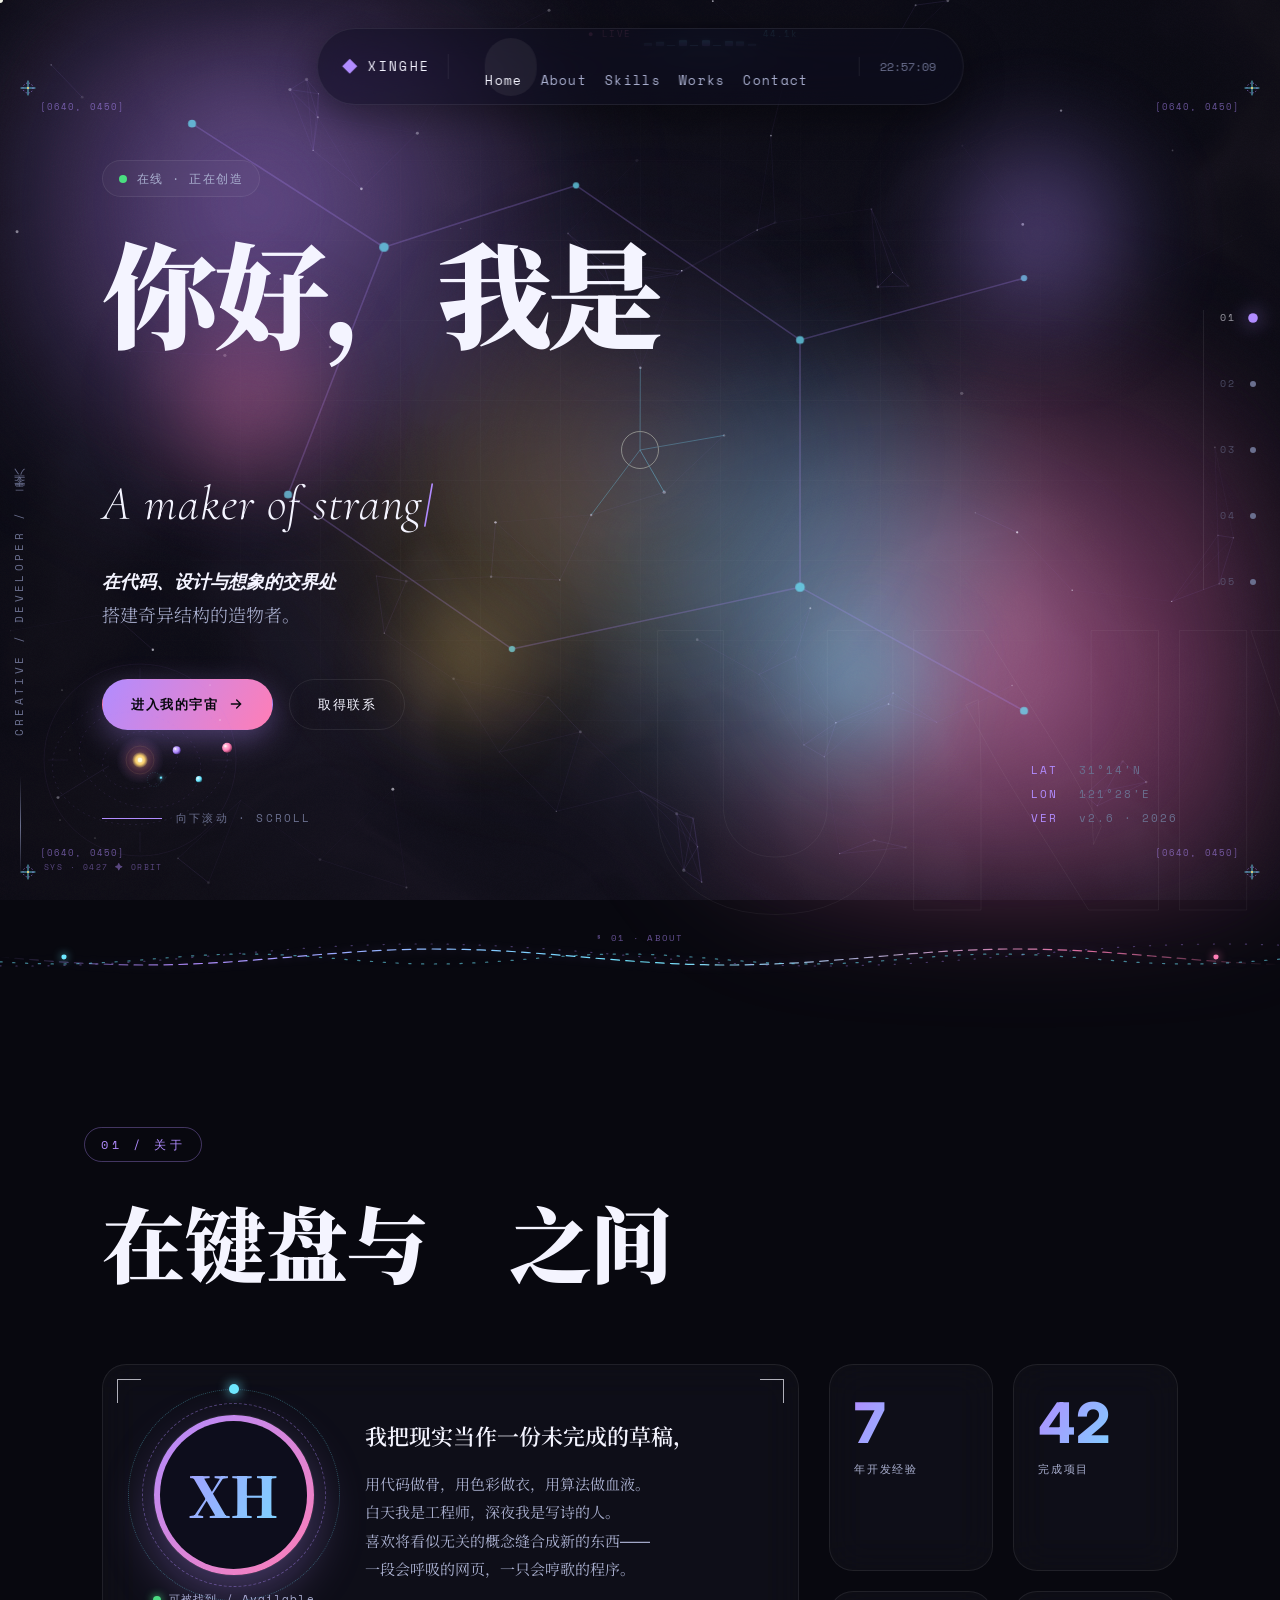
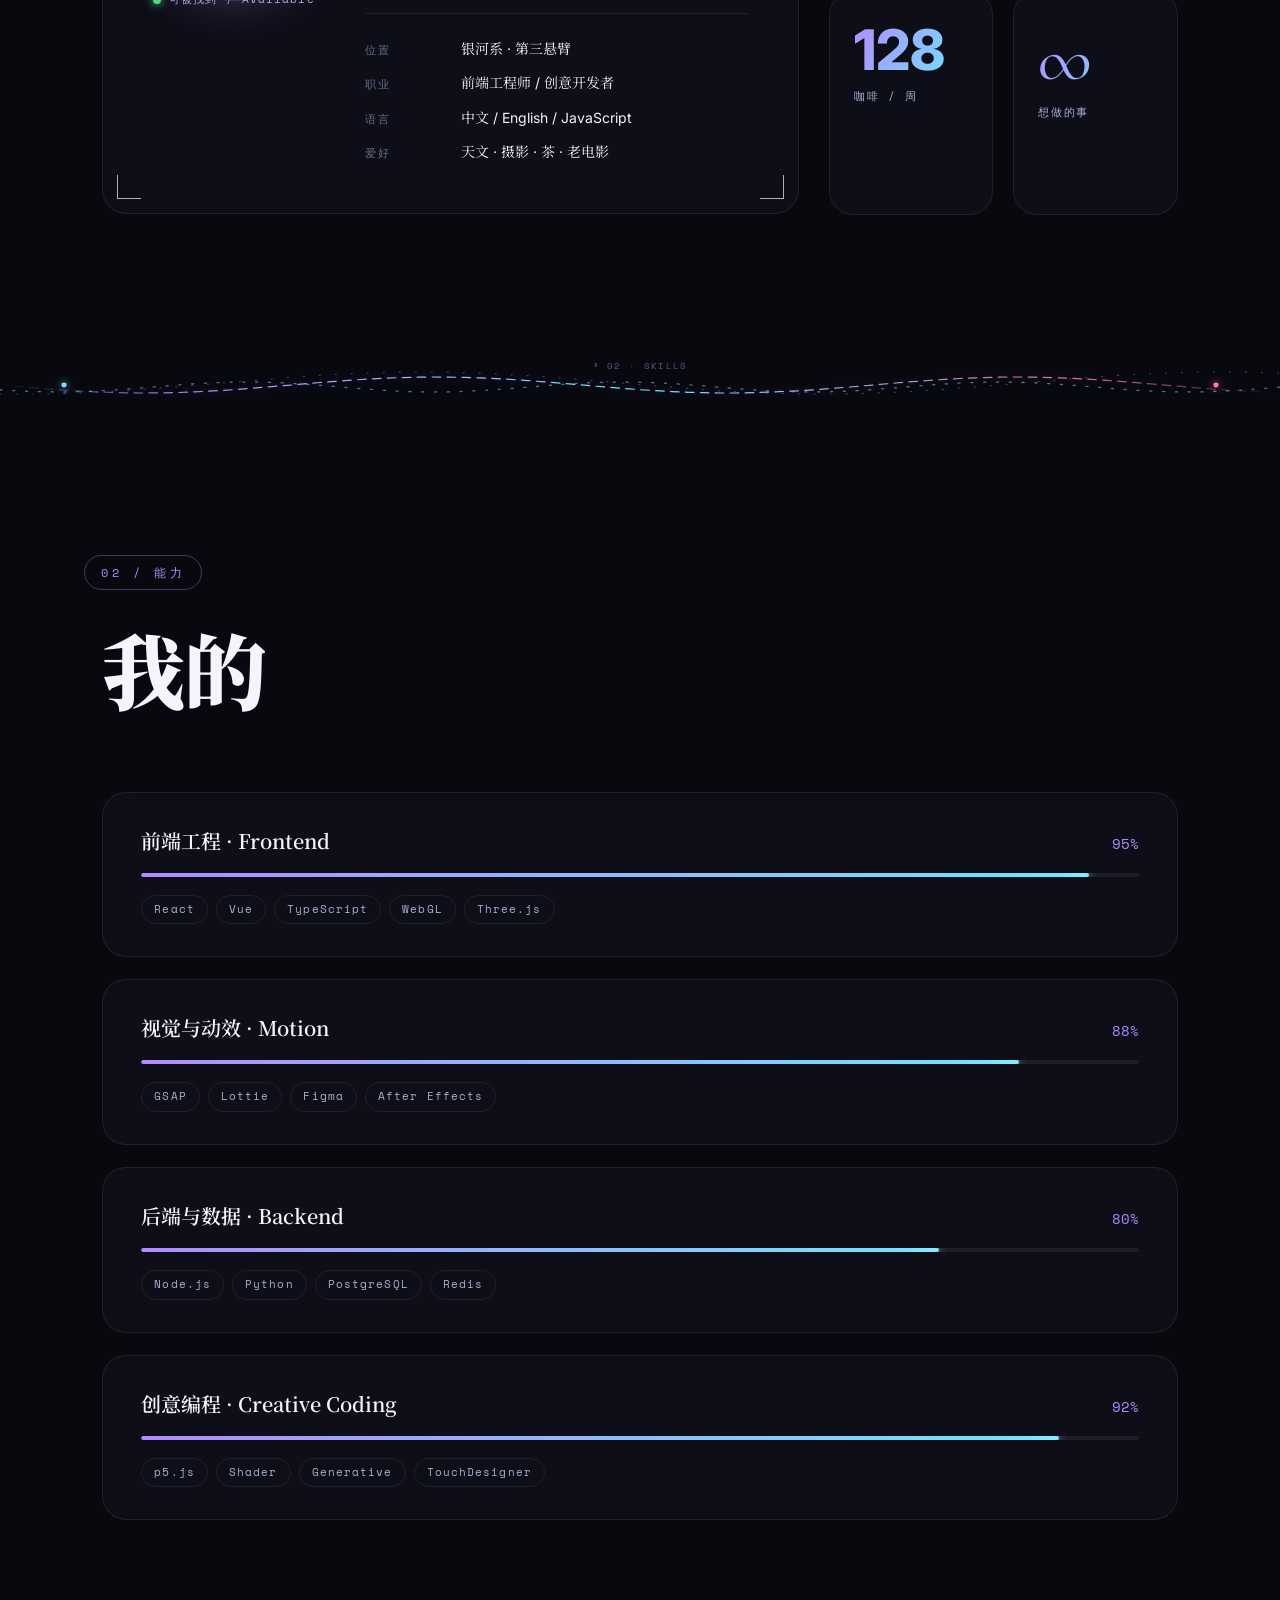
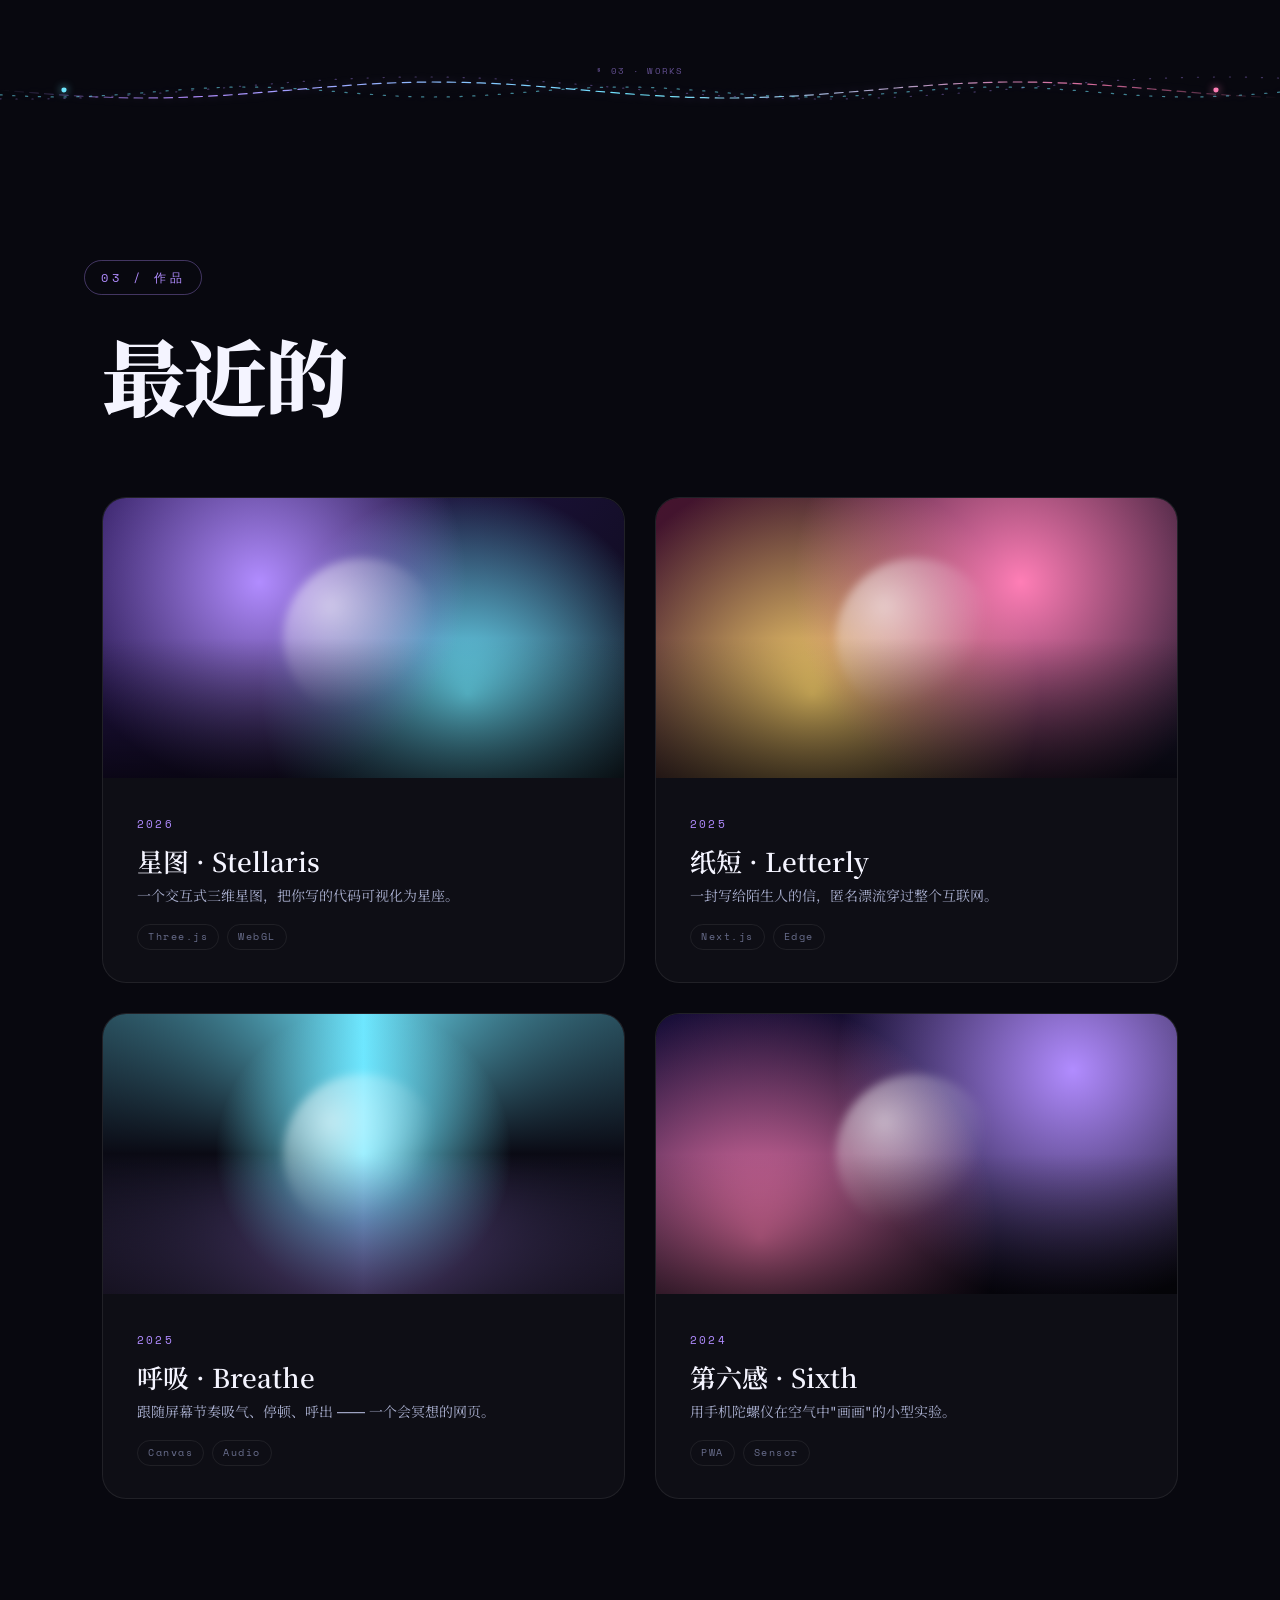
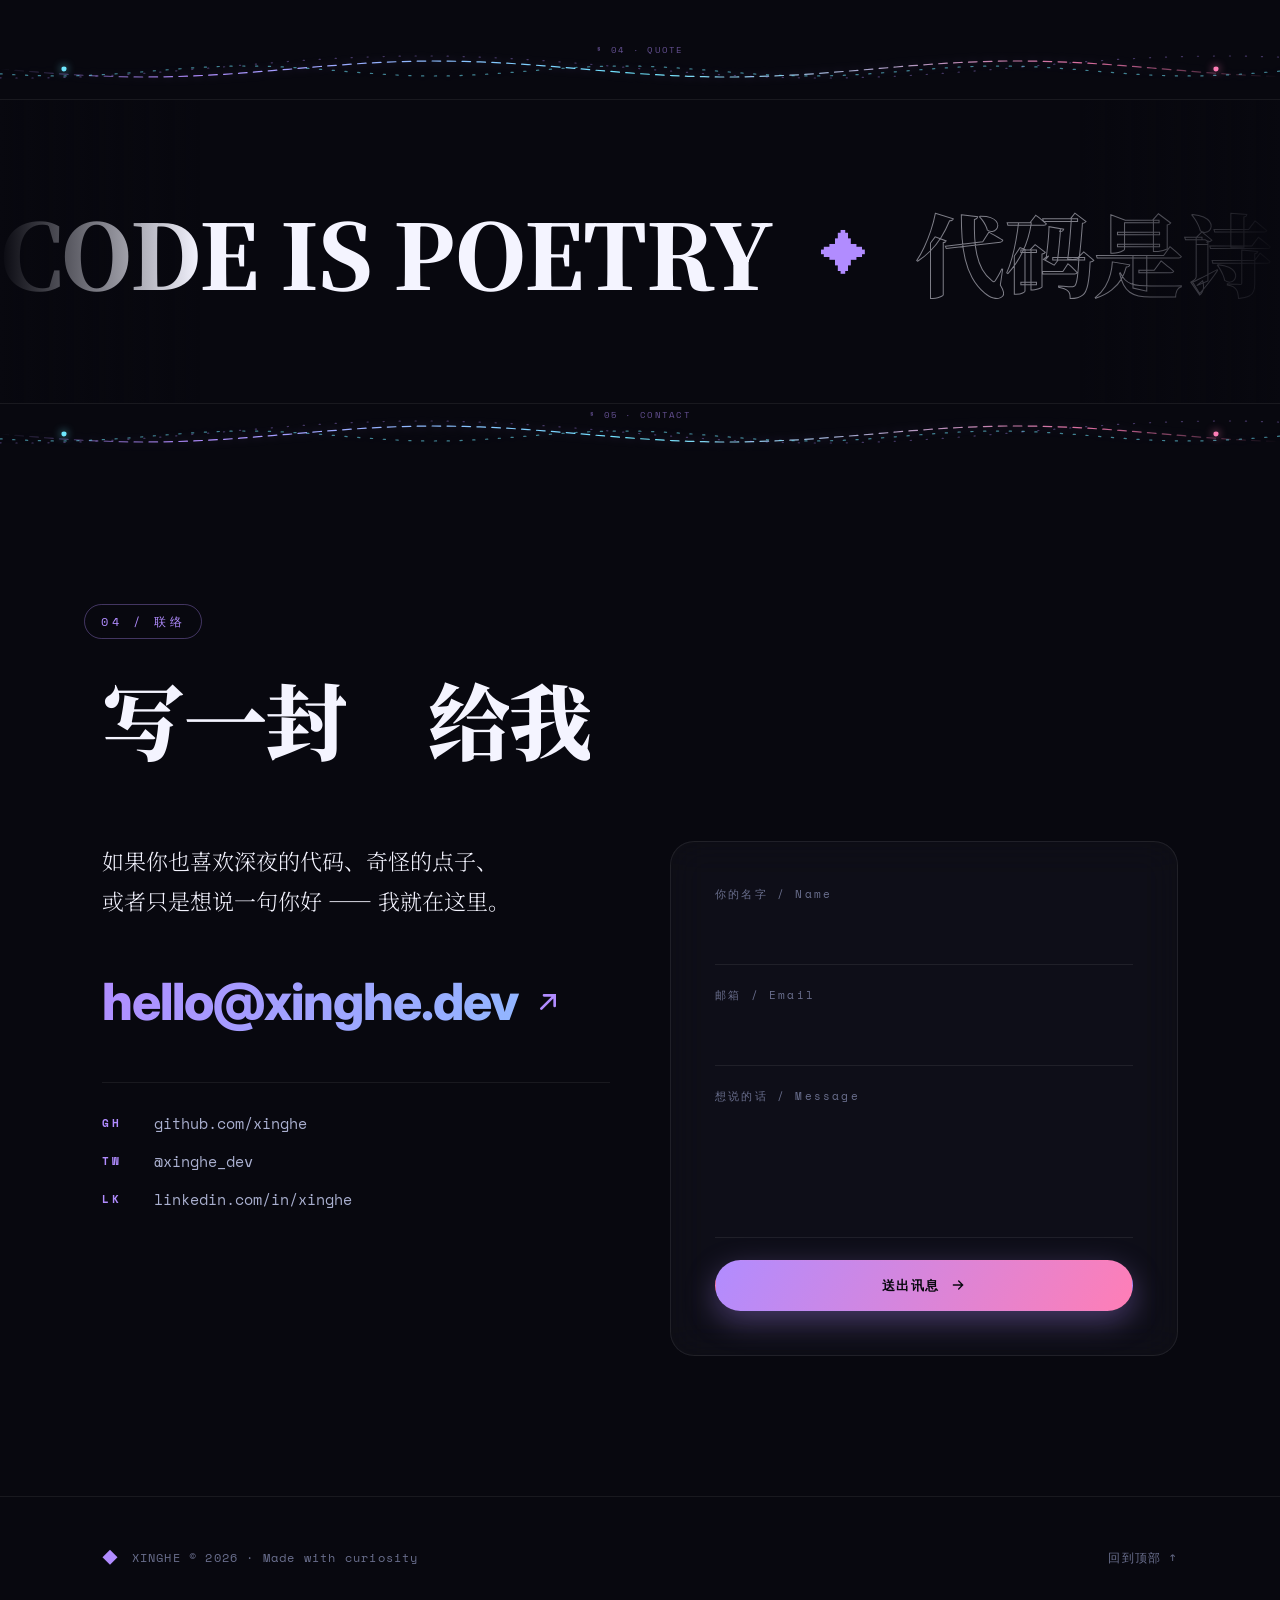
==== index.html @ f512e2a5 "Initial commit: 星河 personal universe website A modern personal introduction page with: - WebGL nebul" ====
<!DOCTYPE html>
<html lang="zh-CN">
<head>
  <meta charset="UTF-8" />
  <meta name="viewport" content="width=device-width, initial-scale=1.0" />
  <title>星河 · Personal Universe</title>
  <link rel="stylesheet" href="styles.css" />
  <link rel="stylesheet" href="fx-scroll.css" />
  <link href="https://fonts.googleapis.com/css2?family=Inter:wght@200;300;400;600;800;900&family=Noto+Serif+SC:wght@200;300;600;900&family=Space+Mono&family=Cormorant+Garamond:ital,wght@1,300;1,600&display=swap" rel="stylesheet" />
</head>
<body>

  <!-- ========== 开场加载 ========== -->
  <div class="loader" id="loader">
    <div class="loader-curtain top"></div>
    <div class="loader-curtain bottom"></div>
    <div class="loader-content">
      <div class="loader-logo">
        <span class="loader-mark">◆</span>
      </div>
      <div class="loader-name" id="loaderName">
        <span data-char="X">X</span><span data-char="I">I</span><span data-char="N">N</span><span data-char="G">G</span><span data-char="H">H</span><span data-char="E">E</span>
      </div>
      <div class="loader-bar"><div class="loader-bar-fill" id="loaderFill"></div></div>
      <div class="loader-percent"><span id="loaderPct">0</span><i>%</i></div>
      <div class="loader-tag">LOADING UNIVERSE · 正在生成宇宙</div>
    </div>
  </div>

  <!-- ========== 自定义光标 ========== -->
  <div class="cursor-dot" id="cursorDot"></div>
  <div class="cursor-ring" id="cursorRing"></div>

  <!-- ========== 极光 + 粒子 ========== -->
  <div class="aurora">
    <div class="aurora-blob a1"></div>
    <div class="aurora-blob a2"></div>
    <div class="aurora-blob a3"></div>
    <div class="aurora-blob a4"></div>
  </div>
  <canvas id="particleCanvas"></canvas>

  <!-- 鼠标光晕 -->
  <div class="mouse-glow" id="mouseGlow"></div>

  <!-- 噪点纹理 -->
  <div class="noise-overlay"></div>

  <!-- 网格基线 -->
  <div class="grid-bg"></div>

  <!-- ========== 导航 ========== -->
  <nav class="nav-bar">
    <div class="nav-logo">
      <span class="logo-mark">◆</span>
      <span class="logo-text" data-scramble>XINGHE</span>
    </div>
    <ul class="nav-links">
      <li><a href="#home"    class="nav-link active" data-scramble>Home</a></li>
      <li><a href="#about"   class="nav-link" data-scramble>About</a></li>
      <li><a href="#skills"  class="nav-link" data-scramble>Skills</a></li>
      <li><a href="#works"   class="nav-link" data-scramble>Works</a></li>
      <li><a href="#contact" class="nav-link" data-scramble>Contact</a></li>
    </ul>
    <div class="nav-time" id="navTime">00:00:00</div>
  </nav>

  <!-- ========== 侧边章节指示器 ========== -->
  <aside class="section-indicator" id="sectionIndicator">
    <div class="indi-line"><div class="indi-progress" id="indiProgress"></div></div>
    <ul class="indi-list">
      <li data-target="#home"><span class="indi-num">01</span><span class="indi-name">首页 · Home</span><span class="indi-dot"></span></li>
      <li data-target="#about"><span class="indi-num">02</span><span class="indi-name">关于 · About</span><span class="indi-dot"></span></li>
      <li data-target="#skills"><span class="indi-num">03</span><span class="indi-name">技能 · Skills</span><span class="indi-dot"></span></li>
      <li data-target="#works"><span class="indi-num">04</span><span class="indi-name">作品 · Works</span><span class="indi-dot"></span></li>
      <li data-target="#contact"><span class="indi-num">05</span><span class="indi-name">联络 · Contact</span><span class="indi-dot"></span></li>
    </ul>
  </aside>

  <!-- ========== 左侧装饰 ========== -->
  <aside class="side-deco side-left">
    <div class="vertical-text">CREATIVE / DEVELOPER / 二零二六</div>
    <div class="side-line"></div>
  </aside>

  <!-- ========== 主内容 ========== -->
  <main id="smoothMain">

    <!-- ====== HERO ====== -->
    <section id="home" class="hero">
      <div class="hero-bg-text" data-parallax="0.05">UNIVERSE</div>
      <svg class="hero-constellation" viewBox="0 0 800 600" preserveAspectRatio="none">
        <g class="cons-lines">
          <line x1="120" y1="80"  x2="240" y2="160" />
          <line x1="240" y1="160" x2="360" y2="120" />
          <line x1="360" y1="120" x2="500" y2="220" />
          <line x1="500" y1="220" x2="640" y2="180" />
          <line x1="240" y1="160" x2="180" y2="320" />
          <line x1="180" y1="320" x2="320" y2="420" />
          <line x1="320" y1="420" x2="500" y2="380" />
          <line x1="500" y1="380" x2="640" y2="460" />
          <line x1="500" y1="220" x2="500" y2="380" />
        </g>
        <g class="cons-stars">
          <circle cx="120" cy="80"  r="2.5" />
          <circle cx="240" cy="160" r="3" />
          <circle cx="360" cy="120" r="2" />
          <circle cx="500" cy="220" r="2.5" />
          <circle cx="640" cy="180" r="2" />
          <circle cx="180" cy="320" r="2.5" />
          <circle cx="320" cy="420" r="2" />
          <circle cx="500" cy="380" r="3" />
          <circle cx="640" cy="460" r="2.5" />
        </g>
      </svg>

      <div class="hero-content">
        <div class="hero-tag fade-up">
          <span class="dot-pulse"></span>
          <span>在线 · 正在创造</span>
        </div>

        <h1 class="hero-title">
          <span class="line" data-split>你好，我是</span>
          <span class="line gradient-line" data-split>星河</span>
          <span class="line en-line">
            <span class="typing-text" id="typingText"></span><span class="caret">|</span>
          </span>
        </h1>

        <p class="hero-desc fade-up delay-3">
          <em>在代码、设计与想象的交界处</em><br />
          搭建奇异结构的造物者。
        </p>

        <div class="hero-actions fade-up delay-4">
          <a href="#about" class="btn btn-primary magnetic" data-magnetic>
            <span class="btn-text" data-scramble>进入我的宇宙</span>
            <svg viewBox="0 0 24 24" fill="none"><path d="M5 12h14M13 6l6 6-6 6" stroke="currentColor" stroke-width="2" stroke-linecap="round"/></svg>
            <span class="btn-shine"></span>
          </a>
          <a href="#contact" class="btn btn-ghost magnetic" data-magnetic>
            <span class="btn-text" data-scramble>取得联系</span>
          </a>
        </div>

        <div class="scroll-hint fade-up delay-5">
          <div class="scroll-bar"><div class="scroll-bar-inner"></div></div>
          <span>向下滚动 · SCROLL</span>
        </div>
      </div>

      <!-- 漂浮装饰 -->
      <div class="floating-shapes">
        <div class="shape shape-1"></div>
        <div class="shape shape-2"></div>
        <div class="shape shape-3"></div>
        <div class="shape shape-4"></div>
      </div>

      <!-- Hero 右下角元数据 -->
      <div class="hero-meta">
        <div class="hero-meta-row"><span>LAT</span><span>31°14′N</span></div>
        <div class="hero-meta-row"><span>LON</span><span>121°28′E</span></div>
        <div class="hero-meta-row"><span>VER</span><span>v2.6 · 2026</span></div>
      </div>
    </section>

    <!-- ====== ABOUT ====== -->
    <section id="about" class="about">
      <div class="section-header">
        <span class="section-num" data-scramble>01 / 关于</span>
        <h2 class="section-title" data-split-words>
          在键盘与<em>诗</em>之间
        </h2>
      </div>

      <div class="about-grid">
        <div class="about-card glass tilt-card spotlight">
          <div class="card-corner tl"></div>
          <div class="card-corner tr"></div>
          <div class="card-corner bl"></div>
          <div class="card-corner br"></div>

          <div class="avatar-wrap">
            <div class="avatar">
              <div class="avatar-inner">XH</div>
              <div class="avatar-ring"></div>
              <div class="avatar-ring r2"></div>
              <div class="avatar-orbit">
                <span class="orbit-dot"></span>
              </div>
            </div>
            <div class="avatar-status">
              <span class="status-dot"></span>
              <span>可被找到 / Available</span>
            </div>
          </div>

          <div class="about-text">
            <p class="lead">我把现实当作一份未完成的草稿，</p>
            <p>用代码做骨，用色彩做衣，用算法做血液。<br />
            白天我是工程师，深夜我是写诗的人。<br />
            喜欢将看似无关的概念缝合成新的东西——<br />
            一段会呼吸的网页，一只会哼歌的程序。</p>

            <div class="meta-list">
              <div class="meta-row"><span class="meta-key">位置</span><span class="meta-val">银河系 · 第三悬臂</span></div>
              <div class="meta-row"><span class="meta-key">职业</span><span class="meta-val">前端工程师 / 创意开发者</span></div>
              <div class="meta-row"><span class="meta-key">语言</span><span class="meta-val">中文 / English / JavaScript</span></div>
              <div class="meta-row"><span class="meta-key">爱好</span><span class="meta-val">天文 · 摄影 · 茶 · 老电影</span></div>
            </div>
          </div>
        </div>

        <div class="about-side">
          <div class="stat-card glass spotlight">
            <div class="stat-num" data-target="7">0</div>
            <div class="stat-label">年开发经验</div>
          </div>
          <div class="stat-card glass spotlight">
            <div class="stat-num" data-target="42">0</div>
            <div class="stat-label">完成项目</div>
          </div>
          <div class="stat-card glass spotlight">
            <div class="stat-num" data-target="128">0</div>
            <div class="stat-label">咖啡 / 周</div>
          </div>
          <div class="stat-card glass spotlight">
            <div class="stat-num infinity">∞</div>
            <div class="stat-label">想做的事</div>
          </div>
        </div>
      </div>
    </section>

    <!-- ====== SKILLS ====== -->
    <section id="skills" class="skills">
      <div class="section-header">
        <span class="section-num" data-scramble>02 / 能力</span>
        <h2 class="section-title" data-split-words>
          我的<em>工具箱</em>
        </h2>
      </div>

      <div class="skills-wrap">
        <div class="skill-row glass spotlight">
          <div class="skill-head">
            <span class="skill-name">前端工程 · Frontend</span>
            <span class="skill-percent" data-target="95">0%</span>
          </div>
          <div class="skill-bar"><div class="skill-fill" data-width="95"></div></div>
          <div class="skill-tags">
            <span data-scramble>React</span><span data-scramble>Vue</span><span data-scramble>TypeScript</span><span data-scramble>WebGL</span><span data-scramble>Three.js</span>
          </div>
        </div>

        <div class="skill-row glass spotlight">
          <div class="skill-head">
            <span class="skill-name">视觉与动效 · Motion</span>
            <span class="skill-percent" data-target="88">0%</span>
          </div>
          <div class="skill-bar"><div class="skill-fill" data-width="88"></div></div>
          <div class="skill-tags">
            <span data-scramble>GSAP</span><span data-scramble>Lottie</span><span data-scramble>Figma</span><span data-scramble>After Effects</span>
          </div>
        </div>

        <div class="skill-row glass spotlight">
          <div class="skill-head">
            <span class="skill-name">后端与数据 · Backend</span>
            <span class="skill-percent" data-target="80">0%</span>
          </div>
          <div class="skill-bar"><div class="skill-fill" data-width="80"></div></div>
          <div class="skill-tags">
            <span data-scramble>Node.js</span><span data-scramble>Python</span><span data-scramble>PostgreSQL</span><span data-scramble>Redis</span>
          </div>
        </div>

        <div class="skill-row glass spotlight">
          <div class="skill-head">
            <span class="skill-name">创意编程 · Creative Coding</span>
            <span class="skill-percent" data-target="92">0%</span>
          </div>
          <div class="skill-bar"><div class="skill-fill" data-width="92"></div></div>
          <div class="skill-tags">
            <span data-scramble>p5.js</span><span data-scramble>Shader</span><span data-scramble>Generative</span><span data-scramble>TouchDesigner</span>
          </div>
        </div>
      </div>
    </section>

    <!-- ====== WORKS ====== -->
    <section id="works" class="works">
      <div class="section-header">
        <span class="section-num" data-scramble>03 / 作品</span>
        <h2 class="section-title" data-split-words>
          最近的<em>造物</em>
        </h2>
      </div>

      <div class="works-grid">
        <a href="#" class="work-card tilt-card spotlight">
          <div class="work-visual w1">
            <div class="work-glow"></div>
            <div class="work-orb"></div>
          </div>
          <div class="work-info">
            <span class="work-year">2026</span>
            <h3 data-scramble>星图 · Stellaris</h3>
            <p>一个交互式三维星图，把你写的代码可视化为星座。</p>
            <div class="work-tags"><span>Three.js</span><span>WebGL</span></div>
            <span class="work-arrow">→</span>
          </div>
        </a>

        <a href="#" class="work-card tilt-card spotlight">
          <div class="work-visual w2">
            <div class="work-glow"></div>
            <div class="work-orb"></div>
          </div>
          <div class="work-info">
            <span class="work-year">2025</span>
            <h3 data-scramble>纸短 · Letterly</h3>
            <p>一封写给陌生人的信，匿名漂流穿过整个互联网。</p>
            <div class="work-tags"><span>Next.js</span><span>Edge</span></div>
            <span class="work-arrow">→</span>
          </div>
        </a>

        <a href="#" class="work-card tilt-card spotlight">
          <div class="work-visual w3">
            <div class="work-glow"></div>
            <div class="work-orb"></div>
          </div>
          <div class="work-info">
            <span class="work-year">2025</span>
            <h3 data-scramble>呼吸 · Breathe</h3>
            <p>跟随屏幕节奏吸气、停顿、呼出 —— 一个会冥想的网页。</p>
            <div class="work-tags"><span>Canvas</span><span>Audio</span></div>
            <span class="work-arrow">→</span>
          </div>
        </a>

        <a href="#" class="work-card tilt-card spotlight">
          <div class="work-visual w4">
            <div class="work-glow"></div>
            <div class="work-orb"></div>
          </div>
          <div class="work-info">
            <span class="work-year">2024</span>
            <h3 data-scramble>第六感 · Sixth</h3>
            <p>用手机陀螺仪在空气中"画画"的小型实验。</p>
            <div class="work-tags"><span>PWA</span><span>Sensor</span></div>
            <span class="work-arrow">→</span>
          </div>
        </a>
      </div>
    </section>

    <!-- ====== 跑马灯 ====== -->
    <section class="quote">
      <div class="quote-track">
        <span>CODE IS POETRY</span><span class="dot">✦</span>
        <span>代码是诗</span><span class="dot">✦</span>
        <span>BUILD &amp; BREAK</span><span class="dot">✦</span>
        <span>造物 与 破坏</span><span class="dot">✦</span>
        <span>STAY CURIOUS</span><span class="dot">✦</span>
        <span>保持好奇</span><span class="dot">✦</span>
        <span>CODE IS POETRY</span><span class="dot">✦</span>
        <span>代码是诗</span><span class="dot">✦</span>
        <span>BUILD &amp; BREAK</span><span class="dot">✦</span>
        <span>造物 与 破坏</span><span class="dot">✦</span>
        <span>STAY CURIOUS</span><span class="dot">✦</span>
        <span>保持好奇</span><span class="dot">✦</span>
      </div>
    </section>

    <!-- ====== CONTACT ====== -->
    <section id="contact" class="contact">
      <div class="section-header">
        <span class="section-num" data-scramble>04 / 联络</span>
        <h2 class="section-title" data-split-words>
          写一封<em>信</em>给我
        </h2>
      </div>

      <div class="contact-grid">
        <div class="contact-info">
          <p class="contact-lead">
            如果你也喜欢深夜的代码、奇怪的点子、<br />
            或者只是想说一句你好 —— 我就在这里。
          </p>

          <a href="mailto:hello@xinghe.dev" class="big-mail magnetic" data-magnetic>
            <span class="big-mail-en">hello@xinghe.dev</span>
            <svg viewBox="0 0 24 24" fill="none"><path d="M7 17L17 7M9 7h8v8" stroke="currentColor" stroke-width="2" stroke-linecap="round"/></svg>
          </a>

          <div class="contact-channels">
            <div><span>GH</span><a href="#" data-scramble>github.com/xinghe</a></div>
            <div><span>TW</span><a href="#" data-scramble>@xinghe_dev</a></div>
            <div><span>LK</span><a href="#" data-scramble>linkedin.com/in/xinghe</a></div>
          </div>
        </div>

        <form class="contact-form glass" id="contactForm">
          <div class="form-field">
            <label>你的名字 / Name</label>
            <input type="text" required />
            <span class="field-bar"></span>
          </div>
          <div class="form-field">
            <label>邮箱 / Email</label>
            <input type="email" required />
            <span class="field-bar"></span>
          </div>
          <div class="form-field">
            <label>想说的话 / Message</label>
            <textarea rows="4" required></textarea>
            <span class="field-bar"></span>
          </div>
          <button type="submit" class="btn btn-primary btn-block magnetic" data-magnetic>
            <span class="btn-text" data-scramble>送出讯息</span>
            <svg viewBox="0 0 24 24" fill="none"><path d="M5 12h14M13 6l6 6-6 6" stroke="currentColor" stroke-width="2" stroke-linecap="round"/></svg>
            <span class="btn-shine"></span>
          </button>
        </form>
      </div>
    </section>

    <!-- ====== 页脚 ====== -->
    <footer class="footer">
      <div class="foot-left">
        <span class="logo-mark">◆</span>
        <span>XINGHE © 2026 · Made with curiosity</span>
      </div>
      <div class="foot-right">
        <a href="#home" class="magnetic" data-magnetic data-scramble>回到顶部 ↑</a>
      </div>
    </footer>

  </main>

  <script src="fx-nebula.js"></script>
  <script src="script.js"></script>
  <script src="fx-cursor.js"></script>
  <script src="fx-scroll.js"></script>
  <script src="fx-decor.js"></script>
</body>
</html>
---- styles.css ----
/* ============================================================
   星河 · Personal Universe — Stylesheet v2
   ============================================================ */

* { margin: 0; padding: 0; box-sizing: border-box; }

:root {
  --bg-0: #08080f;
  --bg-1: #0d0d1c;
  --bg-2: #14142a;
  --ink: #f4f4ff;
  --ink-soft: #aab0d0;
  --ink-dim: #6a6f8e;
  --accent:   #b18cff;
  --accent-2: #6ee7ff;
  --accent-3: #ff7eb6;
  --accent-4: #ffd56e;
  --line: rgba(255, 255, 255, 0.07);
  --glass-bg: rgba(255, 255, 255, 0.028);
  --glass-bd: rgba(255, 255, 255, 0.08);
  --easing: cubic-bezier(.2, .8, .2, 1);
  --ease-out: cubic-bezier(.16, 1, .3, 1);
}

html, body {
  background: var(--bg-0);
  color: var(--ink);
  font-family: "Inter", "Noto Serif SC", system-ui, sans-serif;
  font-weight: 400;
  line-height: 1.6;
  overflow-x: hidden;
  cursor: none;
}
html { scroll-behavior: smooth; }

body {
  min-height: 100vh;
  position: relative;
}

a { color: inherit; text-decoration: none; cursor: none; }
button, input, textarea { font: inherit; color: inherit; cursor: none; }
ul { list-style: none; }
img { display: block; max-width: 100%; }

::selection { background: var(--accent); color: var(--bg-0); }

/* =========================================================
   1. LOADER 开场动画
   ========================================================= */
.loader {
  position: fixed;
  inset: 0;
  z-index: 10000;
  background: var(--bg-0);
  display: flex;
  align-items: center;
  justify-content: center;
  pointer-events: all;
}
.loader.done .loader-content { opacity: 0; transform: translateY(-20px); }
.loader.done .loader-curtain.top    { transform: translateY(-100%); }
.loader.done .loader-curtain.bottom { transform: translateY( 100%); }
.loader.gone { opacity: 0; pointer-events: none; transition: opacity .4s; }

.loader-curtain {
  position: absolute;
  left: 0; right: 0;
  height: 50%;
  background: var(--bg-0);
  transition: transform 1.1s var(--ease-out);
  z-index: 1;
}
.loader-curtain.top    { top: 0;    border-bottom: 1px solid rgba(255,255,255,0.04); }
.loader-curtain.bottom { bottom: 0; border-top:    1px solid rgba(255,255,255,0.04); }

.loader-content {
  position: relative;
  z-index: 2;
  display: flex;
  flex-direction: column;
  align-items: center;
  gap: 24px;
  transition: opacity .6s var(--easing), transform .6s var(--easing);
}
.loader-logo .loader-mark {
  display: inline-block;
  font-size: 48px;
  color: var(--accent);
  animation: loaderSpin 2.4s var(--ease-out) infinite, loaderGlow 2s ease-in-out infinite alternate;
  filter: drop-shadow(0 0 16px rgba(177,140,255,0.6));
}
@keyframes loaderSpin {
  0%, 100% { transform: rotate(0deg) scale(1); }
  50%      { transform: rotate(180deg) scale(1.15); }
}
@keyframes loaderGlow {
  from { filter: drop-shadow(0 0 8px rgba(177,140,255,0.4)); }
  to   { filter: drop-shadow(0 0 24px rgba(110,231,255,0.7)); }
}

.loader-name {
  font-family: "Inter", sans-serif;
  font-weight: 800;
  font-size: 36px;
  letter-spacing: 0.32em;
  display: flex;
  gap: 2px;
}
.loader-name span {
  display: inline-block;
  background: linear-gradient(180deg, var(--ink), var(--ink-soft));
  -webkit-background-clip: text;
  background-clip: text;
  color: transparent;
  opacity: 0;
  transform: translateY(20px) rotateX(-90deg);
  animation: loaderChar .7s var(--ease-out) forwards;
}
.loader-name span:nth-child(1) { animation-delay: .1s; }
.loader-name span:nth-child(2) { animation-delay: .2s; }
.loader-name span:nth-child(3) { animation-delay: .3s; }
.loader-name span:nth-child(4) { animation-delay: .4s; }
.loader-name span:nth-child(5) { animation-delay: .5s; }
.loader-name span:nth-child(6) { animation-delay: .6s; }
@keyframes loaderChar {
  to { opacity: 1; transform: translateY(0) rotateX(0); }
}

.loader-bar {
  width: 220px;
  height: 1px;
  background: rgba(255,255,255,0.08);
  position: relative;
  overflow: hidden;
}
.loader-bar-fill {
  position: absolute;
  inset: 0;
  width: 0%;
  background: linear-gradient(90deg, var(--accent), var(--accent-2), var(--accent-3));
  transition: width .15s linear;
  box-shadow: 0 0 12px rgba(177,140,255,0.6);
}
.loader-percent {
  font-family: "Space Mono", monospace;
  font-size: 12px;
  letter-spacing: 0.2em;
  color: var(--ink-soft);
}
.loader-percent i { font-style: normal; color: var(--ink-dim); margin-left: 2px; }
.loader-tag {
  font-family: "Space Mono", monospace;
  font-size: 10px;
  letter-spacing: 0.32em;
  color: var(--ink-dim);
  margin-top: 4px;
}

/* =========================================================
   2. 自定义光标
   ========================================================= */
.cursor-dot,
.cursor-ring {
  position: fixed;
  top: 0; left: 0;
  pointer-events: none;
  z-index: 9999;
  border-radius: 50%;
  transform: translate(-50%, -50%);
  mix-blend-mode: difference;
}
.cursor-dot {
  width: 6px; height: 6px;
  background: #fff;
  transition: transform .12s var(--easing), width .25s var(--easing), height .25s var(--easing), opacity .25s;
}
.cursor-ring {
  width: 38px; height: 38px;
  border: 1px solid rgba(255, 255, 255, 0.6);
  transition: transform .28s var(--easing),
              width .28s var(--easing),
              height .28s var(--easing),
              background .28s var(--easing),
              border-color .28s var(--easing);
}
.cursor-ring.hover {
  width: 84px; height: 84px;
  background: rgba(255, 255, 255, 0.12);
  border-color: rgba(255, 255, 255, 0.95);
}
.cursor-ring.text {
  width: 2px; height: 30px;
  border-radius: 1px;
  background: var(--accent);
  border-color: transparent;
}
.cursor-dot.text { opacity: 0; }

/* 快速移动时的液态/胶囊态 ring */
.cursor-ring.fast {
  width: 14px;
  height: 46px;
  border-radius: 24px / 50%;
  border-color: rgba(177, 140, 255, 0.9);
  background: rgba(110, 231, 255, 0.10);
  transition: width .12s var(--easing),
              height .12s var(--easing),
              border-radius .12s var(--easing),
              background .12s var(--easing),
              border-color .12s var(--easing);
}
@media (hover: none) { #fxCursorCanvas { display: none; } }

/* =========================================================
   3. 极光背景
   ========================================================= */
.aurora {
  position: fixed;
  inset: 0;
  z-index: 0;
  pointer-events: none;
  overflow: hidden;
  filter: blur(60px) saturate(140%);
}
.aurora-blob {
  position: absolute;
  width: 60vw;
  height: 60vw;
  border-radius: 50%;
  opacity: 0.55;
  mix-blend-mode: screen;
  will-change: transform;
}
.aurora .a1 {
  top: -20%; left: -10%;
  background: radial-gradient(circle, var(--accent) 0%, transparent 60%);
  animation: blob1 22s ease-in-out infinite;
}
.aurora .a2 {
  bottom: -25%; right: -15%;
  width: 70vw; height: 70vw;
  background: radial-gradient(circle, var(--accent-3) 0%, transparent 60%);
  animation: blob2 28s ease-in-out infinite;
}
.aurora .a3 {
  top: 30%; right: 10%;
  width: 50vw; height: 50vw;
  background: radial-gradient(circle, var(--accent-2) 0%, transparent 60%);
  animation: blob3 24s ease-in-out infinite;
  opacity: 0.45;
}
.aurora .a4 {
  bottom: 10%; left: 20%;
  width: 45vw; height: 45vw;
  background: radial-gradient(circle, var(--accent-4) 0%, transparent 60%);
  animation: blob4 30s ease-in-out infinite;
  opacity: 0.28;
}
@keyframes blob1 {
  0%, 100% { transform: translate(0, 0) scale(1); }
  33%      { transform: translate(15vw, 10vh) scale(1.15); }
  66%      { transform: translate(-10vw, 25vh) scale(0.9); }
}
@keyframes blob2 {
  0%, 100% { transform: translate(0, 0) scale(1); }
  33%      { transform: translate(-20vw, -10vh) scale(1.1); }
  66%      { transform: translate(10vw, -25vh) scale(0.95); }
}
@keyframes blob3 {
  0%, 100% { transform: translate(0, 0) scale(1); }
  50%      { transform: translate(-25vw, 20vh) scale(1.2); }
}
@keyframes blob4 {
  0%, 100% { transform: translate(0, 0) scale(1); }
  50%      { transform: translate(30vw, -20vh) scale(0.85); }
}

/* =========================================================
   4. 粒子 canvas / 鼠标光晕 / 噪点 / 网格
   ========================================================= */
#particleCanvas {
  position: fixed;
  inset: 0;
  z-index: 1;
  pointer-events: none;
}
.mouse-glow {
  position: fixed;
  width: 600px; height: 600px;
  border-radius: 50%;
  background: radial-gradient(circle, rgba(177, 140, 255, 0.16), transparent 60%);
  pointer-events: none;
  z-index: 2;
  transform: translate(-50%, -50%);
  filter: blur(50px);
}
.noise-overlay {
  position: fixed;
  inset: 0;
  z-index: 3;
  pointer-events: none;
  opacity: 0.045;
  mix-blend-mode: overlay;
  background-image: url("data:image/svg+xml;utf8,<svg xmlns='http://www.w3.org/2000/svg' width='200' height='200'><filter id='n'><feTurbulence baseFrequency='0.9' numOctaves='3'/></filter><rect width='100%' height='100%' filter='url(%23n)' opacity='0.6'/></svg>");
}
.grid-bg {
  position: fixed;
  inset: 0;
  z-index: 1;
  pointer-events: none;
  background-image:
    linear-gradient(rgba(255,255,255,0.02) 1px, transparent 1px),
    linear-gradient(90deg, rgba(255,255,255,0.02) 1px, transparent 1px);
  background-size: 80px 80px;
  mask-image: radial-gradient(ellipse at center, black 30%, transparent 75%);
  -webkit-mask-image: radial-gradient(ellipse at center, black 30%, transparent 75%);
}

/* =========================================================
   5. 导航
   ========================================================= */
.nav-bar {
  position: fixed;
  top: 28px; left: 50%;
  transform: translateX(-50%) translateY(-100px);
  opacity: 0;
  z-index: 100;
  display: flex;
  align-items: center;
  gap: 36px;
  padding: 12px 24px;
  background: rgba(13, 13, 28, 0.55);
  border: 1px solid var(--glass-bd);
  border-radius: 999px;
  backdrop-filter: blur(20px) saturate(140%);
  -webkit-backdrop-filter: blur(20px) saturate(140%);
  box-shadow: 0 12px 40px rgba(0, 0, 0, 0.4);
  transition: transform 1s var(--ease-out), opacity 1s var(--ease-out);
}
.is-loaded .nav-bar { transform: translateX(-50%) translateY(0); opacity: 1; }

.nav-logo {
  display: flex; align-items: center; gap: 8px;
  font-family: "Space Mono", monospace;
  font-size: 13px;
  letter-spacing: 0.18em;
  padding-right: 18px;
  border-right: 1px solid var(--line);
}
.logo-mark {
  color: var(--accent);
  font-size: 16px;
  display: inline-block;
  animation: spin 8s linear infinite;
}
@keyframes spin { to { transform: rotate(360deg); } }

.nav-links {
  display: flex;
  gap: 4px;
}
.nav-link {
  position: relative;
  padding: 6px 14px;
  font-size: 13px;
  font-family: "Space Mono", monospace;
  letter-spacing: 0.1em;
  color: var(--ink-soft);
  border-radius: 999px;
  transition: color .25s;
  overflow: hidden;
}
.nav-link::before {
  content: "";
  position: absolute;
  inset: 0;
  background: rgba(255, 255, 255, 0.06);
  border-radius: 999px;
  transform: scale(0.7);
  opacity: 0;
  transition: transform .35s var(--ease-out), opacity .35s;
}
.nav-link:hover,
.nav-link.active { color: var(--ink); }
.nav-link:hover::before,
.nav-link.active::before { transform: scale(1); opacity: 1; }

.nav-time {
  font-family: "Space Mono", monospace;
  font-size: 12px;
  color: var(--ink-dim);
  padding-left: 18px;
  border-left: 1px solid var(--line);
  min-width: 80px;
  text-align: center;
  font-variant-numeric: tabular-nums;
}

/* =========================================================
   6. 章节指示器
   ========================================================= */
.section-indicator {
  position: fixed;
  right: 40px;
  top: 50%;
  transform: translateY(-50%) translateX(40px);
  opacity: 0;
  z-index: 50;
  display: flex;
  gap: 16px;
  transition: transform 1s var(--ease-out) .4s, opacity 1s var(--ease-out) .4s;
}
.is-loaded .section-indicator { transform: translateY(-50%) translateX(0); opacity: 1; }

.indi-line {
  width: 1px;
  height: 280px;
  background: rgba(255,255,255,0.08);
  position: relative;
}
.indi-progress {
  position: absolute;
  top: 0; left: 0; right: 0;
  height: 0%;
  background: linear-gradient(180deg, var(--accent), var(--accent-2));
  box-shadow: 0 0 8px var(--accent);
  transition: height .4s var(--ease-out);
}

.indi-list {
  display: flex;
  flex-direction: column;
  justify-content: space-between;
  font-family: "Space Mono", monospace;
  font-size: 11px;
  letter-spacing: 0.18em;
}
.indi-list li {
  position: relative;
  color: var(--ink-dim);
  cursor: none;
  display: flex;
  align-items: center;
  gap: 14px;
  transition: color .3s;
}
.indi-list li:hover { color: var(--ink-soft); }
.indi-list li.active { color: var(--ink); }

.indi-num { opacity: 0.6; font-size: 10px; }
.indi-name {
  opacity: 0;
  transform: translateX(-10px);
  transition: opacity .35s var(--ease-out), transform .35s var(--ease-out);
}
.indi-list li:hover .indi-name,
.indi-list li.active .indi-name { opacity: 1; transform: translateX(0); }
.indi-dot {
  width: 6px; height: 6px;
  border-radius: 50%;
  background: var(--ink-dim);
  transition: background .3s, transform .3s var(--ease-out), box-shadow .3s;
}
.indi-list li.active .indi-dot {
  background: var(--accent);
  transform: scale(1.6);
  box-shadow: 0 0 12px var(--accent);
}

/* =========================================================
   7. 侧边装饰
   ========================================================= */
.side-deco {
  position: fixed;
  top: 0; bottom: 0;
  width: 40px;
  z-index: 50;
  display: flex;
  flex-direction: column;
  align-items: center;
  justify-content: flex-end;
  gap: 16px;
  padding: 24px 0;
  pointer-events: none;
  opacity: 0;
  transition: opacity 1s var(--ease-out) .5s;
}
.is-loaded .side-deco { opacity: 1; }
.side-left  { left: 0; }

.vertical-text {
  writing-mode: vertical-rl;
  transform: rotate(180deg);
  font-family: "Space Mono", monospace;
  font-size: 11px;
  letter-spacing: 0.3em;
  color: var(--ink-dim);
  margin-bottom: 24px;
}
.side-line {
  width: 1px;
  height: 100px;
  background: linear-gradient(180deg, transparent, var(--ink-dim), transparent);
  animation: lineFlow 3s ease-in-out infinite;
}
@keyframes lineFlow {
  0%, 100% { opacity: 0.5; transform: scaleY(1); }
  50%      { opacity: 1;   transform: scaleY(1.2); }
}

/* =========================================================
   8. 通用版式
   ========================================================= */
main { position: relative; z-index: 5; }

section {
  padding: 140px 8vw;
  position: relative;
}

.section-header {
  margin-bottom: 70px;
  position: relative;
}
.section-num {
  display: inline-block;
  font-family: "Space Mono", monospace;
  font-size: 12px;
  letter-spacing: 0.3em;
  color: var(--accent);
  padding: 7px 16px;
  border: 1px solid rgba(177, 140, 255, 0.35);
  border-radius: 999px;
  margin-bottom: 28px;
  position: relative;
  overflow: hidden;
}
.section-num::before {
  content: "";
  position: absolute;
  inset: 0;
  background: linear-gradient(120deg, transparent, rgba(177,140,255,0.2), transparent);
  transform: translateX(-100%);
  animation: shineMove 3.5s ease-in-out infinite;
}
@keyframes shineMove {
  to { transform: translateX(100%); }
}

.section-title {
  font-family: "Noto Serif SC", serif;
  font-weight: 900;
  font-size: clamp(40px, 6.5vw, 96px);
  line-height: 1.05;
  letter-spacing: -0.02em;
}
.section-title em {
  font-family: "Cormorant Garamond", serif;
  font-style: italic;
  font-weight: 600;
  background: linear-gradient(120deg, var(--accent), var(--accent-2), var(--accent-3));
  background-size: 200% 100%;
  -webkit-background-clip: text;
  background-clip: text;
  color: transparent;
  animation: gradFlow 6s ease-in-out infinite;
  position: relative;
}

/* 词级分隔 */
[data-split-words] {
  display: block;
}
.word-wrap {
  display: inline-block;
  overflow: hidden;
  padding-bottom: 0.15em;
  margin-bottom: -0.15em;
  vertical-align: top;
}
.word-inner {
  display: inline-block;
  transform: translateY(110%) rotate(8deg);
  opacity: 0;
  filter: blur(8px);
  transition: transform 1s var(--ease-out), opacity 1s var(--ease-out), filter 1s var(--ease-out);
}
[data-split-words].in .word-inner {
  transform: translateY(0) rotate(0);
  opacity: 1;
  filter: blur(0);
}

/* 字符切分入场 */
.char {
  display: inline-block;
  opacity: 0;
  transform: translateY(0.9em) rotate(6deg) scale(0.9);
  filter: blur(10px);
  transition: transform .9s var(--ease-out), opacity .9s var(--ease-out), filter .9s var(--ease-out);
}
[data-split].in .char {
  opacity: 1;
  transform: translateY(0) rotate(0) scale(1);
  filter: blur(0);
}

/* 简单淡入 */
.fade-up {
  opacity: 0;
  transform: translateY(30px);
  transition: opacity 1s var(--ease-out), transform 1s var(--ease-out);
}
.fade-up.in { opacity: 1; transform: translateY(0); }
.delay-3 { transition-delay: .9s; }
.delay-4 { transition-delay: 1.1s; }
.delay-5 { transition-delay: 1.3s; }

/* =========================================================
   9. 玻璃拟态 + 聚光
   ========================================================= */
.glass {
  background: var(--glass-bg);
  border: 1px solid var(--glass-bd);
  backdrop-filter: blur(18px) saturate(140%);
  -webkit-backdrop-filter: blur(18px) saturate(140%);
  border-radius: 24px;
}

.spotlight {
  position: relative;
  overflow: hidden;
  isolation: isolate;
}
.spotlight::before {
  content: "";
  position: absolute;
  inset: 0;
  background: radial-gradient(
    400px circle at var(--mx, 50%) var(--my, 50%),
    rgba(177, 140, 255, 0.18),
    transparent 60%
  );
  opacity: 0;
  transition: opacity .35s;
  pointer-events: none;
  z-index: 1;
}
.spotlight:hover::before { opacity: 1; }
.spotlight > * { position: relative; z-index: 2; }

/* =========================================================
   10. HERO
   ========================================================= */
.hero {
  min-height: 100vh;
  display: flex;
  align-items: center;
  position: relative;
  padding-top: 160px;
  padding-bottom: 100px;
  overflow: hidden;
}

.hero-bg-text {
  position: absolute;
  top: 50%;
  left: 50%;
  transform: translate(-50%, -50%);
  font-family: "Inter", sans-serif;
  font-weight: 800;
  font-size: clamp(160px, 30vw, 460px);
  letter-spacing: -0.04em;
  color: transparent;
  -webkit-text-stroke: 1px rgba(255, 255, 255, 0.05);
  pointer-events: none;
  white-space: nowrap;
  z-index: 0;
  will-change: transform;
}

.hero-constellation {
  position: absolute;
  inset: 0;
  width: 100%; height: 100%;
  z-index: 1;
  pointer-events: none;
  opacity: 0;
  transition: opacity 2s var(--ease-out) 1.5s;
}
.is-loaded .hero-constellation { opacity: 0.7; }
.cons-lines line {
  stroke: rgba(177, 140, 255, 0.35);
  stroke-width: 1;
  stroke-dasharray: 400;
  stroke-dashoffset: 400;
  animation: drawLine 2.5s var(--ease-out) forwards;
}
.is-loaded .cons-lines line:nth-child(1) { animation-delay: 1.6s; }
.is-loaded .cons-lines line:nth-child(2) { animation-delay: 1.8s; }
.is-loaded .cons-lines line:nth-child(3) { animation-delay: 2.0s; }
.is-loaded .cons-lines line:nth-child(4) { animation-delay: 2.2s; }
.is-loaded .cons-lines line:nth-child(5) { animation-delay: 2.4s; }
.is-loaded .cons-lines line:nth-child(6) { animation-delay: 2.6s; }
.is-loaded .cons-lines line:nth-child(7) { animation-delay: 2.8s; }
.is-loaded .cons-lines line:nth-child(8) { animation-delay: 3.0s; }
.is-loaded .cons-lines line:nth-child(9) { animation-delay: 3.2s; }
@keyframes drawLine {
  to { stroke-dashoffset: 0; }
}
.cons-stars circle {
  fill: var(--accent-2);
  opacity: 0;
  animation: starPop .6s var(--ease-out) forwards, starTwinkle 3s ease-in-out infinite;
}
.is-loaded .cons-stars circle:nth-child(1) { animation-delay: 1.5s, 4s; }
.is-loaded .cons-stars circle:nth-child(2) { animation-delay: 1.7s, 4.2s; }
.is-loaded .cons-stars circle:nth-child(3) { animation-delay: 1.9s, 4.4s; }
.is-loaded .cons-stars circle:nth-child(4) { animation-delay: 2.1s, 4.6s; }
.is-loaded .cons-stars circle:nth-child(5) { animation-delay: 2.3s, 4.8s; }
.is-loaded .cons-stars circle:nth-child(6) { animation-delay: 2.5s, 5.0s; }
.is-loaded .cons-stars circle:nth-child(7) { animation-delay: 2.7s, 5.2s; }
.is-loaded .cons-stars circle:nth-child(8) { animation-delay: 2.9s, 5.4s; }
.is-loaded .cons-stars circle:nth-child(9) { animation-delay: 3.1s, 5.6s; }
@keyframes starPop {
  from { opacity: 0; transform: scale(0); transform-origin: center; }
  to   { opacity: 1; transform: scale(1); }
}
@keyframes starTwinkle {
  0%, 100% { filter: drop-shadow(0 0 2px var(--accent-2)); }
  50%      { filter: drop-shadow(0 0 10px var(--accent-2)); }
}

.hero-content {
  position: relative;
  z-index: 5;
  max-width: 900px;
}

.hero-tag {
  display: inline-flex;
  align-items: center;
  gap: 10px;
  padding: 8px 16px;
  border: 1px solid var(--glass-bd);
  border-radius: 999px;
  background: var(--glass-bg);
  backdrop-filter: blur(10px);
  font-family: "Space Mono", monospace;
  font-size: 12px;
  letter-spacing: 0.12em;
  color: var(--ink-soft);
  margin-bottom: 36px;
}
.dot-pulse {
  width: 8px; height: 8px;
  background: #4ade80;
  border-radius: 50%;
  box-shadow: 0 0 0 0 rgba(74, 222, 128, 0.6);
  animation: pulse 2s ease-out infinite;
}
@keyframes pulse {
  0%   { box-shadow: 0 0 0 0   rgba(74, 222, 128, 0.7); }
  70%  { box-shadow: 0 0 0 16px rgba(74, 222, 128, 0); }
  100% { box-shadow: 0 0 0 0   rgba(74, 222, 128, 0); }
}

.hero-title {
  font-family: "Noto Serif SC", serif;
  font-weight: 900;
  font-size: clamp(48px, 9vw, 150px);
  line-height: 1.0;
  letter-spacing: -0.03em;
  margin-bottom: 36px;
}
.hero-title .line {
  display: block;
}
.gradient-line {
  background: linear-gradient(110deg, var(--accent) 0%, var(--accent-2) 35%, var(--accent-3) 70%, var(--accent-4) 100%);
  background-size: 300% 100%;
  -webkit-background-clip: text;
  background-clip: text;
  color: transparent;
  animation: gradFlow 8s ease-in-out infinite;
}
@keyframes gradFlow {
  0%, 100% { background-position: 0% 50%; }
  50%      { background-position: 100% 50%; }
}
.en-line {
  font-family: "Cormorant Garamond", "Inter", sans-serif;
  font-weight: 300;
  font-style: italic;
  font-size: 0.42em;
  color: var(--ink-soft);
  margin-top: 16px;
  letter-spacing: 0.02em;
}

.typing-text { color: var(--ink); }
.caret {
  display: inline-block;
  color: var(--accent);
  animation: blink 1s steps(2) infinite;
  margin-left: 2px;
  font-weight: 200;
}
@keyframes blink { 50% { opacity: 0; } }

.hero-desc {
  font-size: 18px;
  color: var(--ink-soft);
  margin-bottom: 48px;
  max-width: 520px;
  font-family: "Noto Serif SC", serif;
  font-weight: 300;
  line-height: 1.8;
}
.hero-desc em {
  font-family: "Cormorant Garamond", serif;
  font-style: italic;
  color: var(--ink);
  font-weight: 600;
}

.hero-actions {
  display: flex;
  gap: 16px;
  margin-bottom: 80px;
  flex-wrap: wrap;
}

.btn {
  display: inline-flex;
  align-items: center;
  gap: 10px;
  padding: 14px 28px;
  border-radius: 999px;
  font-family: "Space Mono", monospace;
  font-size: 13px;
  letter-spacing: 0.12em;
  transition: transform .35s var(--ease-out), background .35s, color .35s, box-shadow .35s, border-color .35s;
  border: 1px solid transparent;
  position: relative;
  overflow: hidden;
  will-change: transform;
}
.btn svg { width: 16px; height: 16px; transition: transform .3s var(--ease-out); }
.btn:hover svg { transform: translateX(4px); }

.btn-primary {
  background: linear-gradient(120deg, var(--accent), var(--accent-3));
  color: var(--bg-0);
  font-weight: 600;
  box-shadow: 0 10px 30px rgba(177, 140, 255, 0.35);
}
.btn-primary:hover {
  box-shadow: 0 16px 45px rgba(177, 140, 255, 0.6);
}
.btn-ghost {
  background: transparent;
  color: var(--ink);
  border-color: var(--glass-bd);
}
.btn-ghost:hover {
  background: var(--glass-bg);
  border-color: rgba(255, 255, 255, 0.3);
}
.btn-block { width: 100%; justify-content: center; }

.btn-shine {
  position: absolute;
  inset: 0;
  background: linear-gradient(120deg, transparent 30%, rgba(255,255,255,0.4) 50%, transparent 70%);
  transform: translateX(-100%);
  pointer-events: none;
}
.btn:hover .btn-shine {
  animation: btnShine .9s var(--ease-out);
}
@keyframes btnShine {
  to { transform: translateX(100%); }
}

.scroll-hint {
  display: flex;
  align-items: center;
  gap: 14px;
  font-family: "Space Mono", monospace;
  font-size: 11px;
  letter-spacing: 0.2em;
  color: var(--ink-dim);
}
.scroll-bar {
  width: 60px; height: 1px;
  background: rgba(255, 255, 255, 0.1);
  overflow: hidden;
  position: relative;
}
.scroll-bar-inner {
  position: absolute;
  inset: 0;
  background: var(--accent);
  transform-origin: left;
  animation: scrollSlide 2.4s ease-in-out infinite;
}
@keyframes scrollSlide {
  0%   { transform: scaleX(0); transform-origin: left; }
  50%  { transform: scaleX(1); transform-origin: left; }
  51%  { transform: scaleX(1); transform-origin: right; }
  100% { transform: scaleX(0); transform-origin: right; }
}

/* 漂浮光斑 */
.floating-shapes {
  position: absolute;
  inset: 0;
  pointer-events: none;
  z-index: 1;
}
.shape {
  position: absolute;
  border-radius: 50%;
  filter: blur(40px);
  opacity: 0.45;
  will-change: transform;
}
.shape-1 { top: 10%; right: 8%;    width: 280px; height: 280px; background: radial-gradient(circle, var(--accent), transparent 70%); animation: floatShape 18s ease-in-out infinite; }
.shape-2 { bottom: 15%; right: 25%; width: 200px; height: 200px; background: radial-gradient(circle, var(--accent-2), transparent 70%); animation: floatShape 22s ease-in-out infinite -5s; }
.shape-3 { top: 30%; left: 10%;    width: 240px; height: 240px; background: radial-gradient(circle, var(--accent-3), transparent 70%); animation: floatShape 26s ease-in-out infinite -10s; }
.shape-4 { bottom: 20%; left: 30%; width: 160px; height: 160px; background: radial-gradient(circle, var(--accent-4), transparent 70%); animation: floatShape 20s ease-in-out infinite -15s; }
@keyframes floatShape {
  0%, 100% { transform: translate(0, 0) scale(1); }
  33%      { transform: translate(40px, -30px) scale(1.1); }
  66%      { transform: translate(-30px, 40px) scale(0.9); }
}

.hero-meta {
  position: absolute;
  right: 8vw; bottom: 100px;
  display: none;
  flex-direction: column;
  gap: 6px;
  font-family: "Space Mono", monospace;
  font-size: 11px;
  letter-spacing: 0.18em;
  color: var(--ink-dim);
  z-index: 5;
}
@media (min-width: 1100px) {
  .hero-meta { display: flex; }
}
.hero-meta-row { display: flex; gap: 18px; }
.hero-meta-row span:first-child { color: var(--accent); width: 30px; }

/* =========================================================
   11. ABOUT
   ========================================================= */
.about-grid {
  display: grid;
  grid-template-columns: 2fr 1fr;
  gap: 30px;
  align-items: stretch;
}

.about-card {
  padding: 50px;
  position: relative;
  overflow: hidden;
  display: grid;
  grid-template-columns: auto 1fr;
  gap: 50px;
}

.card-corner {
  position: absolute;
  width: 24px; height: 24px;
  border-color: var(--accent);
  opacity: 0.7;
  z-index: 3;
}
.card-corner.tl { top: 14px; left: 14px;     border-top: 1px solid; border-left: 1px solid; }
.card-corner.tr { top: 14px; right: 14px;    border-top: 1px solid; border-right: 1px solid; }
.card-corner.bl { bottom: 14px; left: 14px;  border-bottom: 1px solid; border-left: 1px solid; }
.card-corner.br { bottom: 14px; right: 14px; border-bottom: 1px solid; border-right: 1px solid; }

.avatar-wrap {
  display: flex; flex-direction: column;
  align-items: center;
  gap: 16px;
}
.avatar {
  width: 160px; height: 160px;
  border-radius: 50%;
  background: linear-gradient(135deg, var(--accent), var(--accent-3));
  display: flex; align-items: center; justify-content: center;
  position: relative;
  box-shadow: 0 20px 50px rgba(177, 140, 255, 0.35), 0 0 0 1px rgba(255,255,255,0.05);
  isolation: isolate;
}
.avatar-inner {
  width: 92%; height: 92%;
  border-radius: 50%;
  background: var(--bg-1);
  display: flex; align-items: center; justify-content: center;
  font-family: "Noto Serif SC", serif;
  font-weight: 900;
  font-size: 56px;
  background-image: linear-gradient(120deg, var(--accent), var(--accent-2));
  -webkit-background-clip: text;
  background-clip: text;
  color: transparent;
  position: relative;
}
.avatar-inner::after {
  content: "";
  position: absolute;
  inset: 0;
  border-radius: 50%;
  background: var(--bg-1);
  z-index: -1;
}
.avatar-ring,
.avatar-ring.r2 {
  position: absolute;
  inset: -12px;
  border: 1px dashed rgba(177, 140, 255, 0.4);
  border-radius: 50%;
  animation: spin 18s linear infinite;
}
.avatar-ring.r2 {
  inset: -26px;
  border-style: dotted;
  border-color: rgba(110, 231, 255, 0.3);
  animation-duration: 26s;
  animation-direction: reverse;
}
.avatar-orbit {
  position: absolute;
  inset: -26px;
  border-radius: 50%;
  animation: spin 8s linear infinite;
}
.orbit-dot {
  position: absolute;
  top: -5px; left: 50%;
  width: 10px; height: 10px;
  border-radius: 50%;
  background: var(--accent-2);
  box-shadow: 0 0 12px var(--accent-2);
  transform: translateX(-50%);
}
.avatar-status {
  display: flex; align-items: center; gap: 8px;
  font-family: "Space Mono", monospace;
  font-size: 11px;
  letter-spacing: 0.1em;
  color: var(--ink-soft);
}
.status-dot {
  width: 8px; height: 8px; border-radius: 50%;
  background: #4ade80;
  box-shadow: 0 0 8px #4ade80;
  animation: pulse 2s ease-out infinite;
}

.about-text .lead {
  font-family: "Noto Serif SC", serif;
  font-weight: 600;
  font-size: 22px;
  color: var(--ink);
  margin-bottom: 14px;
}
.about-text p {
  color: var(--ink-soft);
  font-size: 15px;
  line-height: 1.9;
}

.meta-list {
  margin-top: 28px;
  display: flex;
  flex-direction: column;
  gap: 12px;
  padding-top: 24px;
  border-top: 1px solid var(--line);
}
.meta-row {
  display: grid;
  grid-template-columns: 80px 1fr;
  gap: 16px;
  align-items: baseline;
  font-size: 14px;
}
.meta-key {
  font-family: "Space Mono", monospace;
  font-size: 11px;
  letter-spacing: 0.2em;
  color: var(--ink-dim);
}
.meta-val { color: var(--ink); }

.about-side {
  display: grid;
  grid-template-columns: 1fr 1fr;
  gap: 20px;
}
.stat-card {
  padding: 30px 24px;
  position: relative;
  transition: transform .4s var(--ease-out);
}
.stat-card:hover { transform: translateY(-6px); }
.stat-num {
  font-family: "Inter", sans-serif;
  font-weight: 800;
  font-size: 56px;
  line-height: 1;
  background: linear-gradient(120deg, var(--accent), var(--accent-2));
  -webkit-background-clip: text;
  background-clip: text;
  color: transparent;
  margin-bottom: 10px;
}
.stat-num.infinity {
  font-family: "Cormorant Garamond", serif;
  font-style: italic;
  font-size: 72px;
  font-weight: 400;
}
.stat-label {
  font-family: "Space Mono", monospace;
  font-size: 11px;
  letter-spacing: 0.15em;
  color: var(--ink-soft);
}

/* =========================================================
   12. SKILLS
   ========================================================= */
.skills-wrap {
  display: grid;
  gap: 22px;
}
.skill-row {
  padding: 32px 38px;
  transition: transform .4s var(--ease-out), border-color .4s;
}
.skill-row:hover {
  transform: translateX(10px);
  border-color: rgba(177, 140, 255, 0.4);
}
.skill-head {
  display: flex;
  justify-content: space-between;
  align-items: baseline;
  margin-bottom: 16px;
}
.skill-name {
  font-family: "Noto Serif SC", serif;
  font-weight: 600;
  font-size: 20px;
}
.skill-percent {
  font-family: "Space Mono", monospace;
  font-size: 14px;
  color: var(--accent);
  font-variant-numeric: tabular-nums;
}
.skill-bar {
  height: 4px;
  background: rgba(255, 255, 255, 0.06);
  border-radius: 2px;
  overflow: hidden;
  margin-bottom: 18px;
  position: relative;
}
.skill-fill {
  height: 100%;
  width: 0%;
  background: linear-gradient(90deg, var(--accent), var(--accent-2), var(--accent-3));
  background-size: 200% 100%;
  border-radius: 2px;
  transition: width 1.8s var(--ease-out);
  animation: gradFlow 6s ease-in-out infinite;
  position: relative;
  box-shadow: 0 0 12px rgba(177,140,255,0.4);
}
.skill-fill::after {
  content: "";
  position: absolute;
  top: 0; right: 0; bottom: 0;
  width: 30px;
  background: linear-gradient(90deg, transparent, rgba(255,255,255,0.7));
  filter: blur(4px);
}
.skill-tags {
  display: flex;
  flex-wrap: wrap;
  gap: 8px;
}
.skill-tags span {
  padding: 5px 12px;
  border: 1px solid var(--line);
  border-radius: 999px;
  font-family: "Space Mono", monospace;
  font-size: 11px;
  letter-spacing: 0.1em;
  color: var(--ink-soft);
  transition: background .3s, color .3s, border-color .3s, transform .3s var(--ease-out);
}
.skill-tags span:hover {
  background: var(--accent);
  color: var(--bg-0);
  border-color: transparent;
  transform: translateY(-2px);
}

/* =========================================================
   13. WORKS
   ========================================================= */
.works-grid {
  display: grid;
  grid-template-columns: repeat(2, 1fr);
  gap: 30px;
}
.work-card {
  display: block;
  border-radius: 24px;
  overflow: hidden;
  background: var(--glass-bg);
  border: 1px solid var(--glass-bd);
  transition: border-color .45s;
  position: relative;
}
.work-card:hover {
  border-color: rgba(177, 140, 255, 0.5);
}

.work-visual {
  height: 280px;
  position: relative;
  overflow: hidden;
}
.work-visual::after {
  content: "";
  position: absolute;
  inset: 0;
  background: linear-gradient(180deg, transparent 50%, rgba(0, 0, 0, 0.65));
  z-index: 2;
}
.work-glow {
  position: absolute;
  inset: -20%;
  background: radial-gradient(circle at center, rgba(255, 255, 255, 0.3), transparent 60%);
  opacity: 0;
  transition: opacity .5s;
  mix-blend-mode: overlay;
  z-index: 1;
}
.work-card:hover .work-glow { opacity: 1; }

.work-orb {
  position: absolute;
  top: 50%; left: 50%;
  width: 160px; height: 160px;
  border-radius: 50%;
  background: radial-gradient(circle at 30% 30%, rgba(255,255,255,0.6), transparent 65%);
  transform: translate(-50%, -50%);
  filter: blur(4px);
  animation: orbFloat 8s ease-in-out infinite;
  z-index: 1;
  mix-blend-mode: screen;
}
@keyframes orbFloat {
  0%, 100% { transform: translate(-50%, -50%) scale(1); }
  50%      { transform: translate(-45%, -55%) scale(1.15); }
}

.w1 { background:
  radial-gradient(circle at 30% 30%, #b18cff 0%, transparent 50%),
  radial-gradient(circle at 70% 70%, #6ee7ff 0%, transparent 50%),
  linear-gradient(135deg, #2a1758, #0a0a14);
}
.w2 { background:
  radial-gradient(circle at 70% 30%, #ff7eb6 0%, transparent 55%),
  radial-gradient(circle at 30% 70%, #ffd56e 0%, transparent 55%),
  linear-gradient(135deg, #45142e, #14142a);
}
.w3 { background:
  radial-gradient(circle at 50% 50%, #6ee7ff 0%, transparent 50%),
  conic-gradient(from 180deg at 50% 50%, #b18cff, #0a0a14, #6ee7ff, #0a0a14, #b18cff);
}
.w4 { background:
  radial-gradient(circle at 20% 80%, #ff7eb6 0%, transparent 50%),
  radial-gradient(circle at 80% 20%, #b18cff 0%, transparent 50%),
  linear-gradient(135deg, #1a0f3a, #0a0a14);
}

.work-info {
  padding: 32px 34px;
  position: relative;
}
.work-year {
  font-family: "Space Mono", monospace;
  font-size: 11px;
  letter-spacing: 0.2em;
  color: var(--accent);
  margin-bottom: 10px;
  display: inline-block;
}
.work-info h3 {
  font-family: "Noto Serif SC", serif;
  font-weight: 600;
  font-size: 26px;
  margin-bottom: 8px;
  line-height: 1.3;
}
.work-info p {
  color: var(--ink-soft);
  font-size: 14px;
  margin-bottom: 16px;
}
.work-tags {
  display: flex; gap: 8px;
}
.work-tags span {
  font-family: "Space Mono", monospace;
  font-size: 10px;
  letter-spacing: 0.15em;
  padding: 4px 10px;
  border: 1px solid var(--line);
  border-radius: 999px;
  color: var(--ink-dim);
}
.work-arrow {
  position: absolute;
  top: 32px; right: 34px;
  width: 40px; height: 40px;
  border-radius: 50%;
  border: 1px solid var(--glass-bd);
  display: flex; align-items: center; justify-content: center;
  font-size: 18px;
  color: var(--ink-soft);
  transform: rotate(-45deg) scale(0.9);
  opacity: 0;
  transition: transform .4s var(--ease-out), opacity .4s, color .4s, border-color .4s;
}
.work-card:hover .work-arrow {
  transform: rotate(0) scale(1);
  opacity: 1;
  color: var(--accent);
  border-color: var(--accent);
}

/* Tilt 3D */
.tilt-card {
  transform-style: preserve-3d;
  transition: transform .25s var(--ease-out);
  will-change: transform;
}

/* =========================================================
   14. 跑马灯
   ========================================================= */
.quote {
  padding: 80px 0;
  overflow: hidden;
  white-space: nowrap;
  border-top: 1px solid var(--line);
  border-bottom: 1px solid var(--line);
  position: relative;
}
.quote::before,
.quote::after {
  content: "";
  position: absolute;
  top: 0; bottom: 0;
  width: 200px;
  z-index: 2;
  pointer-events: none;
}
.quote::before { left: 0;  background: linear-gradient(90deg, var(--bg-0), transparent); }
.quote::after  { right: 0; background: linear-gradient(-90deg, var(--bg-0), transparent); }

.quote-track {
  display: inline-flex;
  gap: 50px;
  align-items: center;
  font-family: "Noto Serif SC", serif;
  font-weight: 900;
  font-size: clamp(48px, 7vw, 100px);
  letter-spacing: -0.01em;
  color: transparent;
  -webkit-text-stroke: 1px rgba(244, 244, 255, 0.5);
  animation: marquee 40s linear infinite;
}
.quote-track:hover { animation-play-state: paused; }
.quote-track span:not(.dot):nth-child(4n + 1) {
  color: var(--ink);
  -webkit-text-stroke: 0;
}
.quote-track .dot {
  color: var(--accent);
  -webkit-text-stroke: 0;
  font-size: 0.5em;
  animation: spin 4s linear infinite;
  display: inline-block;
}
@keyframes marquee {
  from { transform: translateX(0); }
  to   { transform: translateX(-50%); }
}

/* =========================================================
   15. CONTACT
   ========================================================= */
.contact-grid {
  display: grid;
  grid-template-columns: 1fr 1fr;
  gap: 60px;
}
.contact-lead {
  font-family: "Noto Serif SC", serif;
  font-size: 22px;
  line-height: 1.8;
  font-weight: 300;
  color: var(--ink);
  margin-bottom: 40px;
}
.big-mail {
  display: inline-flex;
  align-items: center;
  gap: 14px;
  font-family: "Inter", sans-serif;
  font-weight: 800;
  font-size: clamp(28px, 4vw, 56px);
  letter-spacing: -0.02em;
  background: linear-gradient(120deg, var(--accent), var(--accent-2));
  background-size: 200% 100%;
  -webkit-background-clip: text;
  background-clip: text;
  color: transparent;
  margin-bottom: 40px;
  animation: gradFlow 6s ease-in-out infinite;
  position: relative;
}
.big-mail::after {
  content: "";
  position: absolute;
  left: 0; bottom: -4px;
  width: 100%; height: 2px;
  background: linear-gradient(90deg, var(--accent), var(--accent-2));
  transform: scaleX(0);
  transform-origin: left;
  transition: transform .5s var(--ease-out);
}
.big-mail:hover::after { transform: scaleX(1); }
.big-mail svg {
  width: 32px; height: 32px;
  color: var(--accent);
  transition: transform .35s var(--ease-out);
}
.big-mail:hover svg { transform: translate(6px, -6px); }

.contact-channels {
  display: flex; flex-direction: column;
  gap: 14px;
  padding-top: 28px;
  border-top: 1px solid var(--line);
}
.contact-channels div {
  display: flex; gap: 16px;
  font-size: 15px;
  color: var(--ink-soft);
  font-family: "Space Mono", monospace;
  align-items: center;
}
.contact-channels div span:first-child {
  width: 36px;
  color: var(--accent);
  font-weight: 600;
  font-size: 11px;
  letter-spacing: 0.2em;
}
.contact-channels a { transition: color .25s; }
.contact-channels a:hover { color: var(--ink); }

.contact-form {
  padding: 44px;
  display: flex; flex-direction: column;
  gap: 22px;
}
.form-field {
  display: flex;
  flex-direction: column;
  gap: 8px;
  position: relative;
}
.form-field label {
  font-family: "Space Mono", monospace;
  font-size: 11px;
  letter-spacing: 0.2em;
  color: var(--ink-dim);
}
.form-field input,
.form-field textarea {
  width: 100%;
  padding: 14px 0;
  background: transparent;
  border: none;
  border-bottom: 1px solid var(--line);
  color: var(--ink);
  font-size: 15px;
  transition: border-color .25s;
  resize: none;
}
.form-field input:focus,
.form-field textarea:focus {
  outline: none;
}
.field-bar {
  position: absolute;
  left: 0; right: 0; bottom: 0;
  height: 1px;
  background: linear-gradient(90deg, var(--accent), var(--accent-2));
  transform: scaleX(0);
  transform-origin: left;
  transition: transform .5s var(--ease-out);
}
.form-field input:focus ~ .field-bar,
.form-field textarea:focus ~ .field-bar { transform: scaleX(1); }

/* =========================================================
   16. 页脚
   ========================================================= */
.footer {
  display: flex;
  justify-content: space-between;
  align-items: center;
  padding: 48px 8vw;
  border-top: 1px solid var(--line);
  font-family: "Space Mono", monospace;
  font-size: 12px;
  letter-spacing: 0.1em;
  color: var(--ink-dim);
}
.foot-left { display: flex; align-items: center; gap: 12px; }
.foot-right a:hover { color: var(--accent); }

/* =========================================================
   17. Responsive
   ========================================================= */
@media (max-width: 1280px) {
  .section-indicator { right: 24px; }
  .indi-name { display: none; }
}
@media (max-width: 1024px) {
  .about-grid       { grid-template-columns: 1fr; }
  .about-card       { grid-template-columns: 1fr; text-align: center; padding: 40px 26px; }
  .meta-row         { justify-content: center; grid-template-columns: 1fr; gap: 4px; }
  .about-side       { grid-template-columns: 1fr 1fr; }
  .works-grid       { grid-template-columns: 1fr; }
  .contact-grid     { grid-template-columns: 1fr; gap: 40px; }
  .side-deco        { display: none; }
  .section-indicator { display: none; }
}
@media (max-width: 720px) {
  html, body        { cursor: auto; }
  .cursor-dot,
  .cursor-ring      { display: none; }
  a, button, input, textarea { cursor: auto; }
  section           { padding: 90px 6vw; }
  .nav-bar          { gap: 12px; padding: 10px 14px; }
  .nav-logo         { font-size: 11px; padding-right: 10px; }
  .nav-links        { display: none; }
  .nav-time         { padding-left: 10px; font-size: 11px; min-width: 70px; }
  .hero             { padding-top: 130px; }
  .about-side       { grid-template-columns: 1fr; }
  .skill-row        { padding: 24px; }
  .work-visual      { height: 200px; }
  .work-info        { padding: 24px; }
  .contact-form     { padding: 28px; }
  .footer           { flex-direction: column; gap: 10px; text-align: center; }
}
---- fx-scroll.css ----
/* ============================================================
   fx-scroll.css  ·  滚动驱动的电影感动画
   主题色: 紫 #b18cff · 青 #6ee7ff · 粉 #ff7eb6
   ============================================================ */

/* -------- 全局变量 -------- */
:root {
  --fx-purple: #b18cff;
  --fx-cyan:   #6ee7ff;
  --fx-pink:   #ff7eb6;
  --fx-ease:   cubic-bezier(.2,.7,.2,1);
}

/* 让所有视差元素与 hero 内容获得 GPU 加速 */
[data-fx-parallax],
.hero-content,
.hero-bg-text,
.aurora-blob,
.section-num,
.work-card {
  will-change: transform;
  backface-visibility: hidden;
}

/* ============================================================
   1) Hero 缩放渐隐：hero-content 自身用 CSS var 控制
   ============================================================ */
.hero {
  /* 在 hero 内部把 hero-content 的 transform / opacity 交给 JS */
}
.hero .hero-content {
  transform-origin: 50% 40%;
  transition: none;
}

/* ============================================================
   2) Section Header 钉住效果
   ============================================================ */
.section-header {
  position: relative;
  /* 由 JS 在合适时机给它加 .is-pinned，CSS 这边只做表现 */
  transition: transform .35s var(--fx-ease),
              opacity   .35s var(--fx-ease);
  z-index: 5;
}

.section-header.is-pinned {
  position: sticky;
  top: 12px;
  /* 微缩 + 淡化 */
  --fx-pin-progress: 0;          /* 0~1 由 JS 写入 */
  transform: scale(calc(1 - 0.18 * var(--fx-pin-progress)));
  opacity: calc(1 - 0.45 * var(--fx-pin-progress));
  filter: blur(calc(var(--fx-pin-progress) * 0.4px));
}

/* 标题里的 section-num 反向小幅位移 (由 JS 写 --fx-num-shift) */
.section-num {
  display: inline-block;
  transform: translate3d(calc(var(--fx-num-shift, 0) * -1px), 0, 0);
}

/* ============================================================
   3) 多层视差容器 (JS 直接写 transform，不需要额外 CSS)
   ============================================================ */
.hero-bg-text {
  will-change: transform, opacity;
}

/* ============================================================
   4) 滚动进度环 (右下角)
   ============================================================ */
.fx-scroll-ring {
  position: fixed;
  right: 28px;
  bottom: 28px;
  width: 64px;
  height: 64px;
  z-index: 99;
  pointer-events: auto;
  cursor: pointer;
  opacity: 0;
  transform: translate3d(0, 16px, 0) scale(.85);
  transition: opacity .5s var(--fx-ease),
              transform .6s var(--fx-ease);
}
.fx-scroll-ring.is-visible {
  opacity: 1;
  transform: translate3d(0, 0, 0) scale(1);
}
.fx-scroll-ring:hover {
  transform: translate3d(0, -2px, 0) scale(1.05);
}

.fx-scroll-ring svg {
  width: 100%;
  height: 100%;
  display: block;
  transform: rotate(-90deg);
  filter: drop-shadow(0 0 14px rgba(177, 140, 255, .35));
}

.fx-ring-track {
  fill: none;
  stroke: rgba(255, 255, 255, .08);
  stroke-width: 3;
}

.fx-ring-bar {
  fill: none;
  stroke: url(#fxRingGradient);
  stroke-width: 3;
  stroke-linecap: round;
  stroke-dasharray: 176;       /* 2 * PI * 28 ≈ 176 */
  stroke-dashoffset: 176;
  transition: stroke-dashoffset .12s linear;
}

.fx-ring-center {
  position: absolute;
  inset: 0;
  display: flex;
  align-items: center;
  justify-content: center;
  font-family: 'Space Mono', monospace;
  font-size: 11px;
  letter-spacing: .04em;
  color: #fff;
  text-shadow: 0 0 6px rgba(110, 231, 255, .4);
  pointer-events: none;
  user-select: none;
}
.fx-ring-center b {
  font-weight: 400;
}
.fx-ring-center i {
  font-style: normal;
  opacity: .55;
  margin-left: 1px;
  font-size: 9px;
}

/* ============================================================
   5) 章节切换闪光 (屏幕底部彩色横线)
   ============================================================ */
.fx-section-flash {
  position: fixed;
  left: 0;
  bottom: 0;
  width: 100%;
  height: 2px;
  z-index: 98;
  pointer-events: none;
  background: linear-gradient(90deg,
    transparent 0%,
    var(--fx-cyan)   18%,
    var(--fx-purple) 50%,
    var(--fx-pink)   82%,
    transparent 100%);
  opacity: 0;
  transform: scaleX(.2);
  transform-origin: 50% 50%;
  filter: blur(.5px) drop-shadow(0 0 12px var(--fx-purple));
}
.fx-section-flash.is-on {
  animation: fxFlash .55s var(--fx-ease) forwards;
}
@keyframes fxFlash {
  0%   { opacity: 0;   transform: scaleX(.2); height: 2px; }
  18%  { opacity: 1;   transform: scaleX(1);  height: 3px; }
  100% { opacity: 0;   transform: scaleX(1);  height: 2px; }
}

/* ============================================================
   6) 作品卡入场视差 — work-card 进入视口的初始与就位状态
   ============================================================ */
.work-card {
  /* 初始 — 由 JS 在 .fx-card-ready 准备阶段加 */
  opacity: 1;
  transform: none;
  filter: none;
  transition:
    opacity .9s var(--fx-ease),
    transform .9s var(--fx-ease),
    filter .9s var(--fx-ease);
}
.work-card.fx-card-init {
  opacity: 0;
  transform: translate3d(0, 60px, 0) rotate(-3deg) scale(.96);
  filter: blur(8px);
}
.work-card.fx-card-in {
  opacity: 1;
  transform: translate3d(0, 0, 0) rotate(0deg) scale(1);
  filter: blur(0);
}

/* ============================================================
   尊重用户偏好：减弱动画
   ============================================================ */
@media (prefers-reduced-motion: reduce) {
  .work-card,
  .section-header,
  .fx-scroll-ring,
  .fx-section-flash {
    transition: none !important;
    animation: none !important;
  }
  .work-card.fx-card-init {
    opacity: 1;
    transform: none;
    filter: none;
  }
}

/* 小屏幕 — 进度环缩小、闪光更细 */
@media (max-width: 640px) {
  .fx-scroll-ring {
    width: 52px;
    height: 52px;
    right: 16px;
    bottom: 16px;
  }
  .fx-ring-center { font-size: 10px; }
}
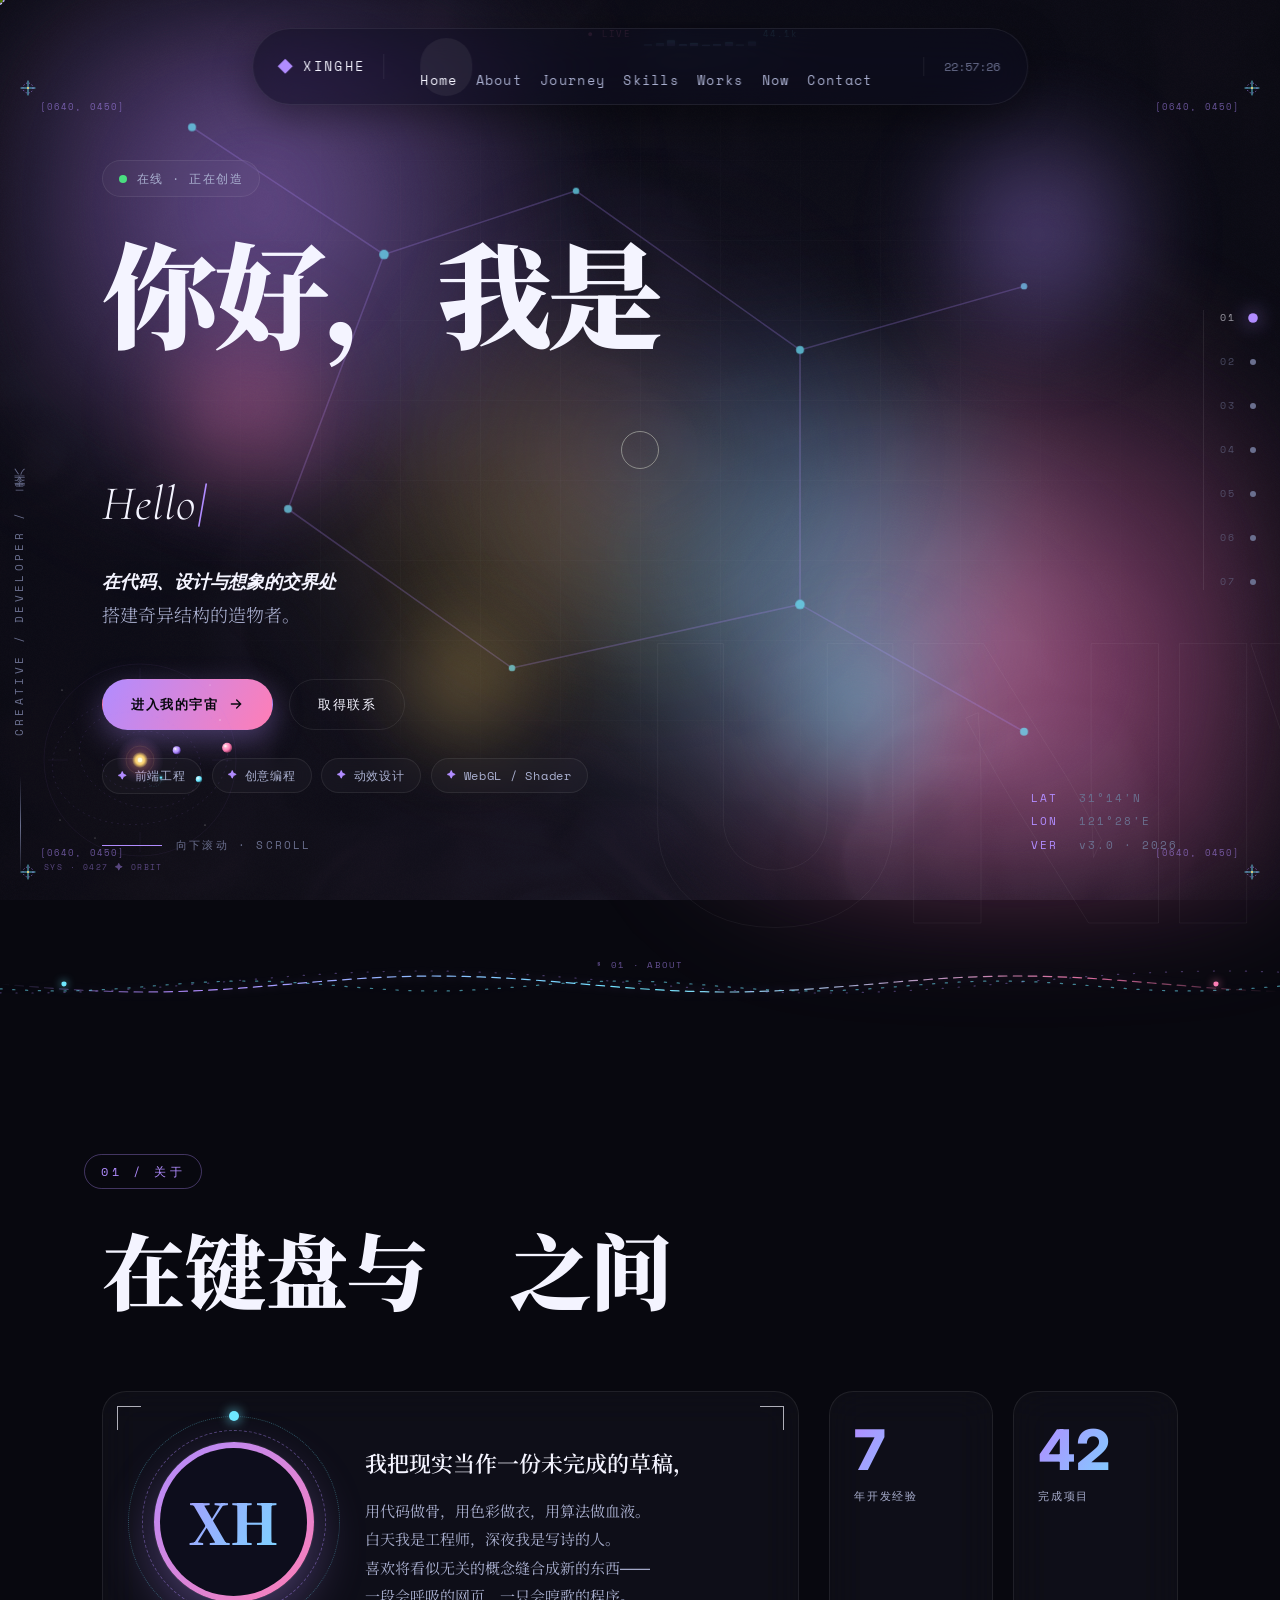
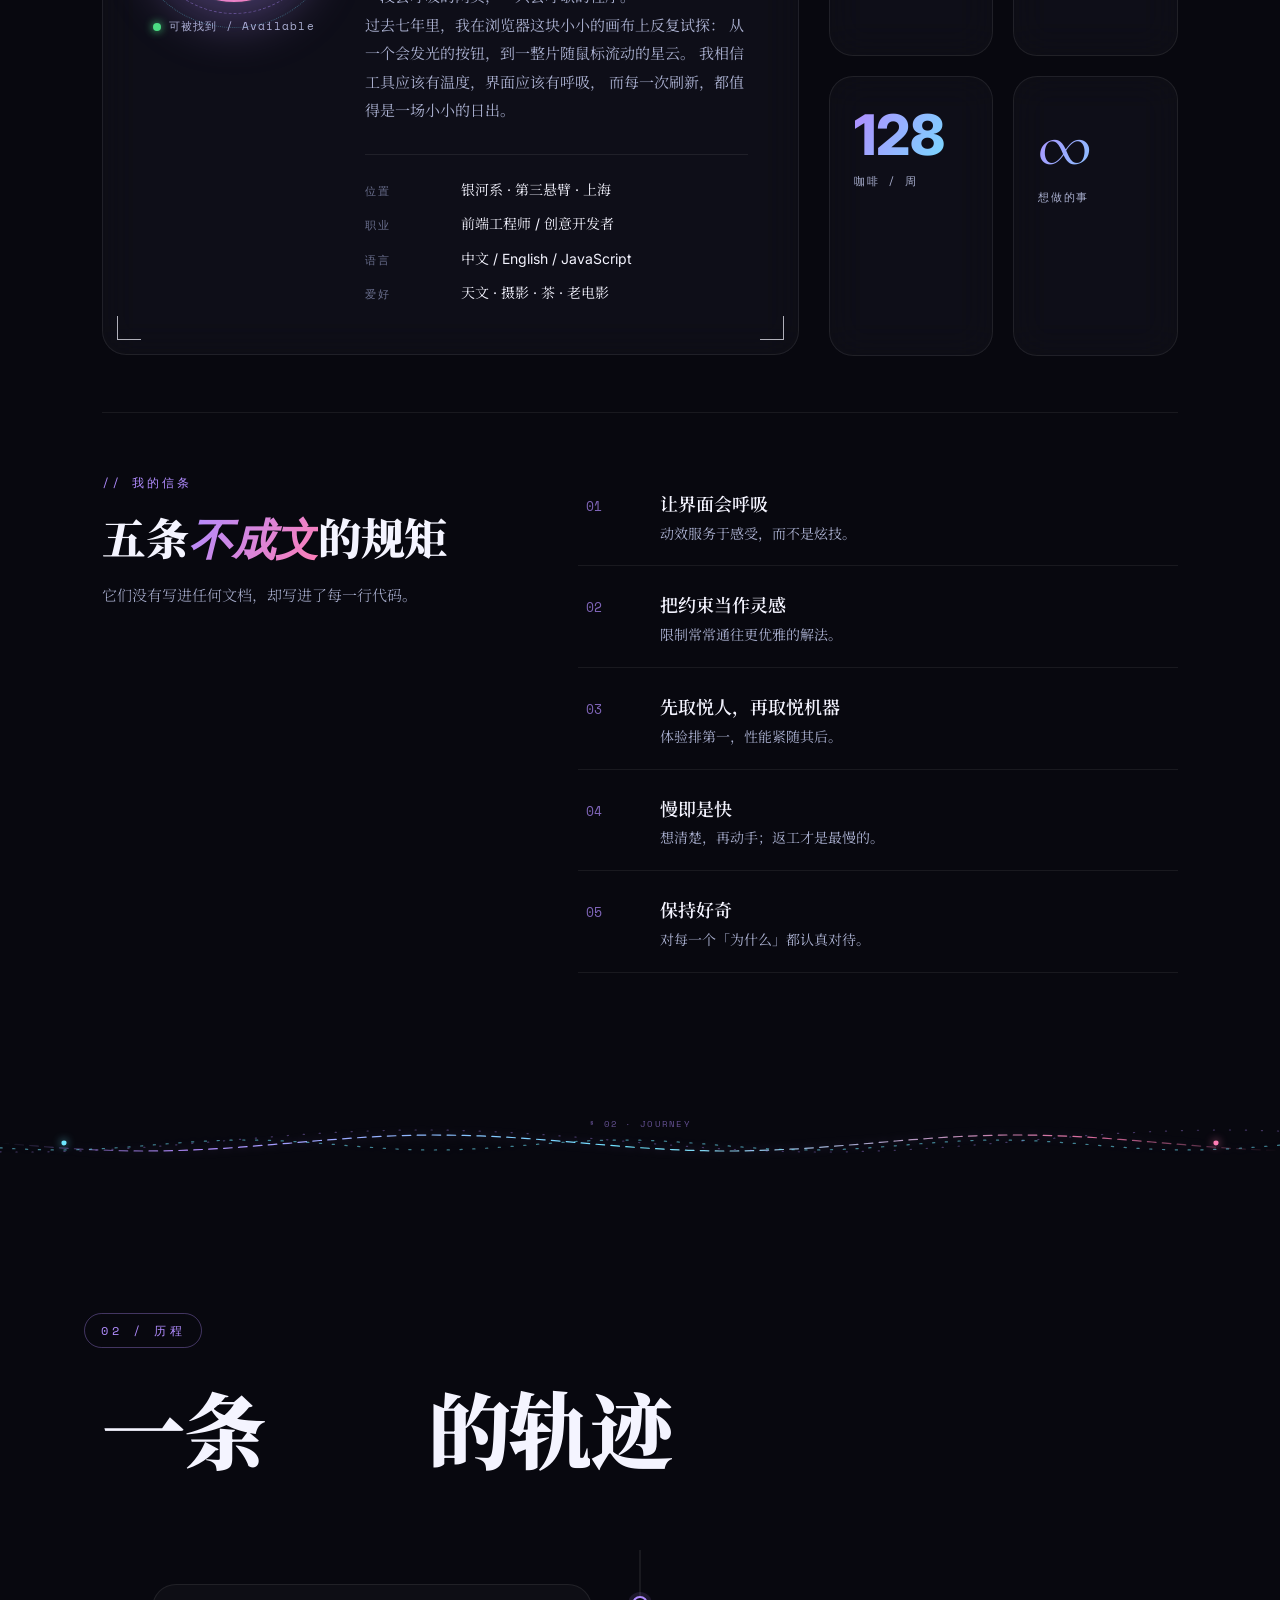
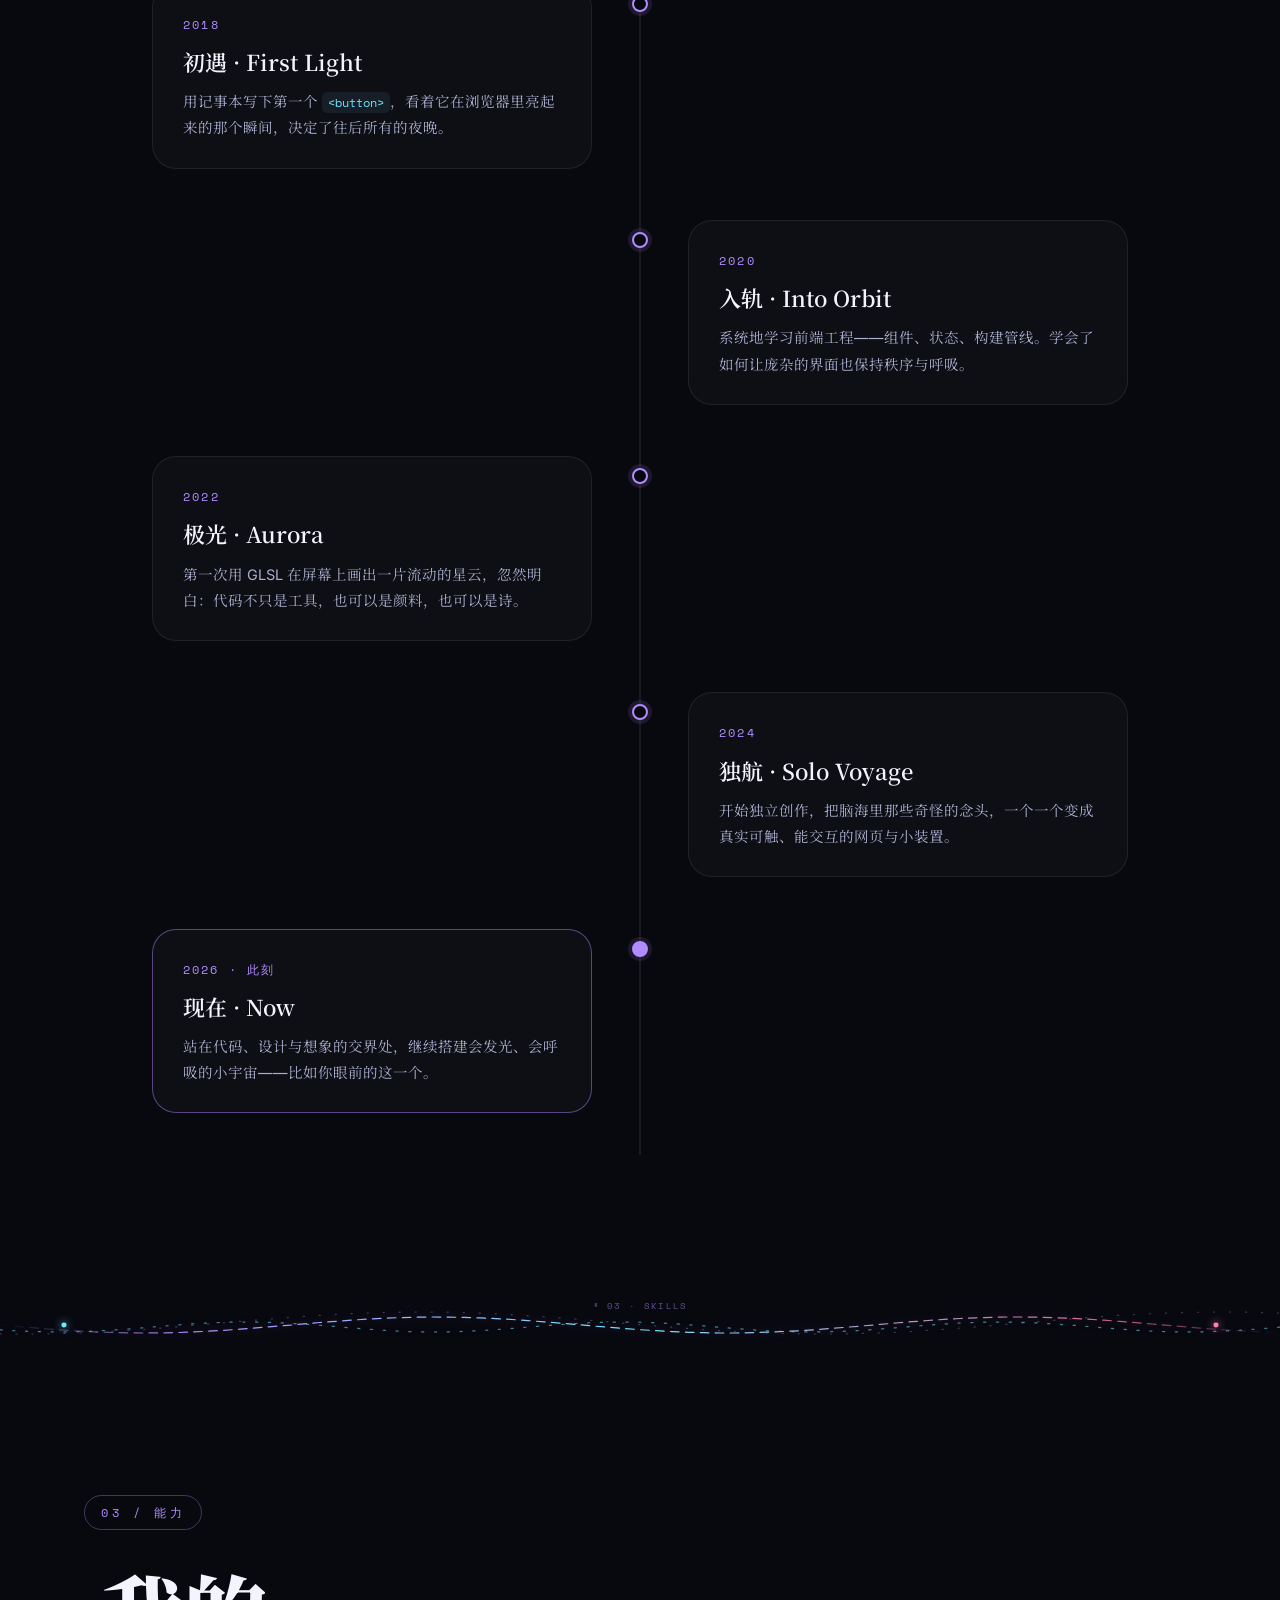
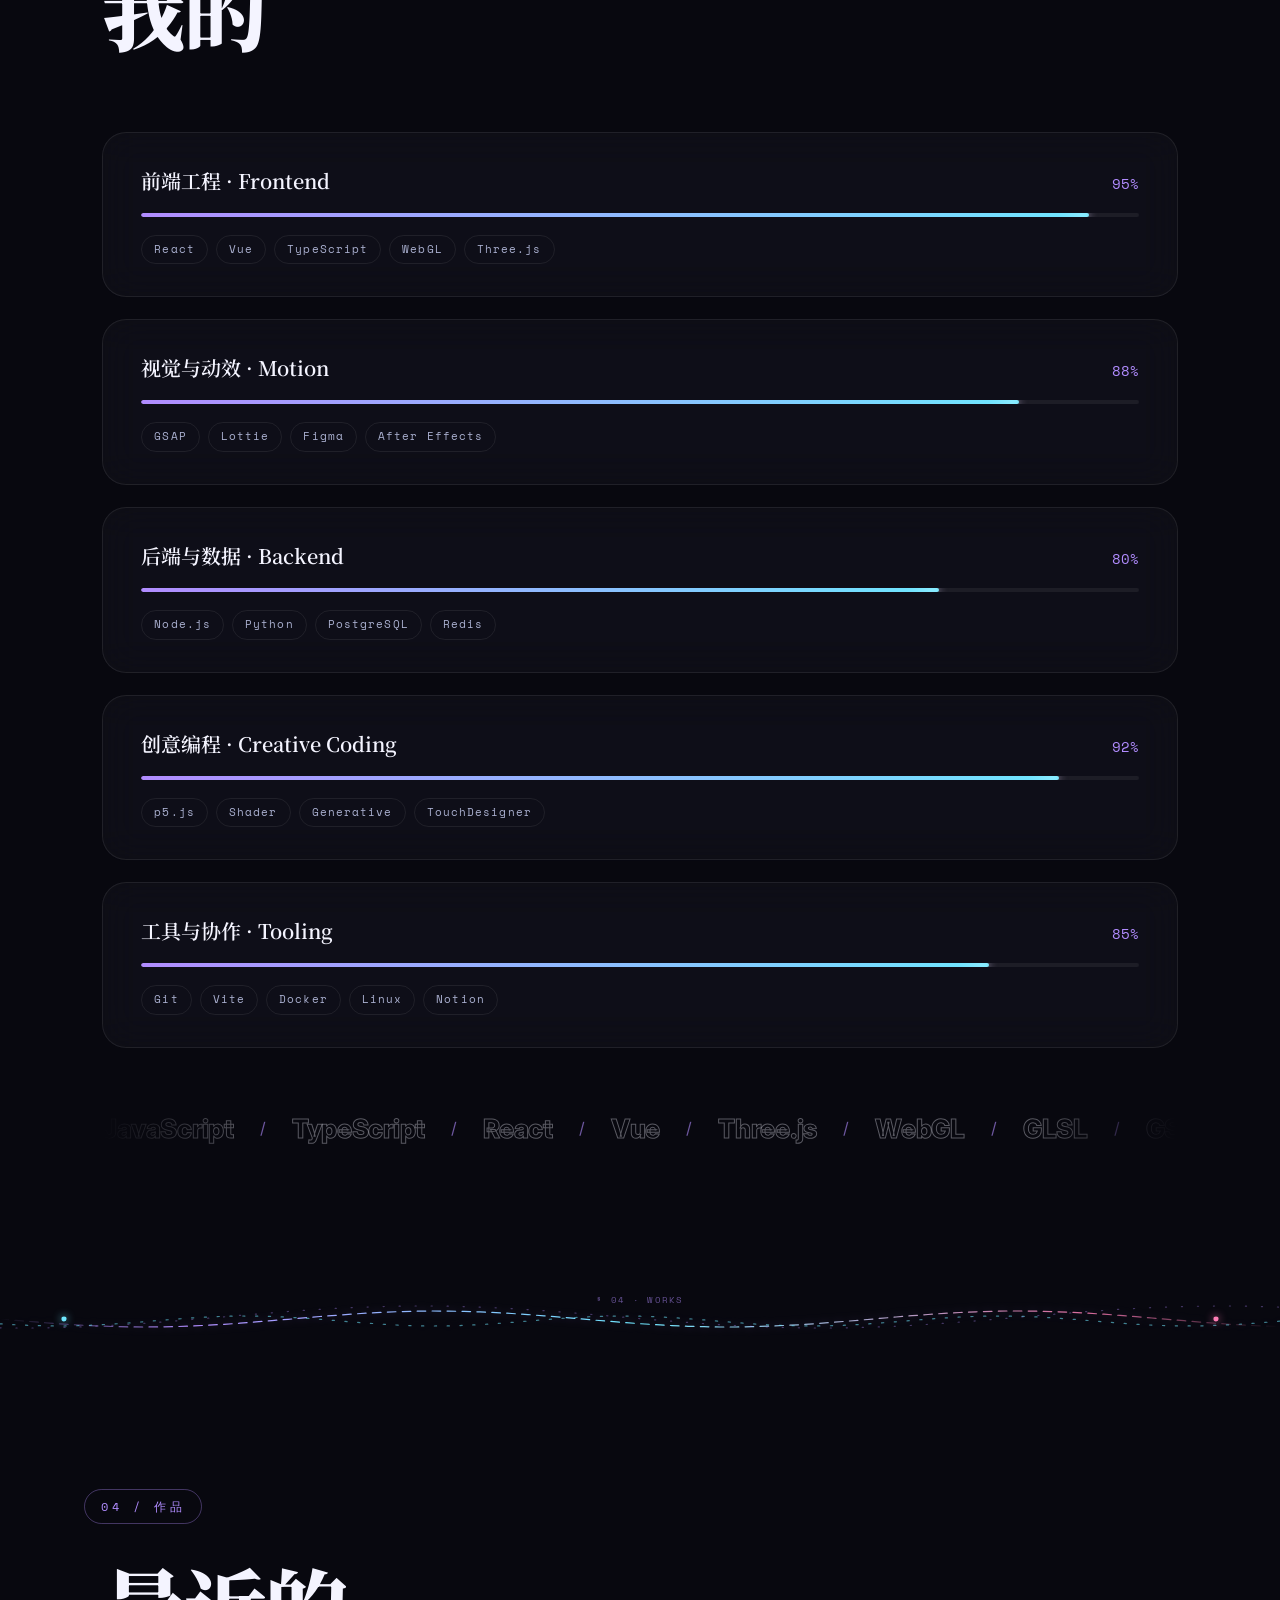
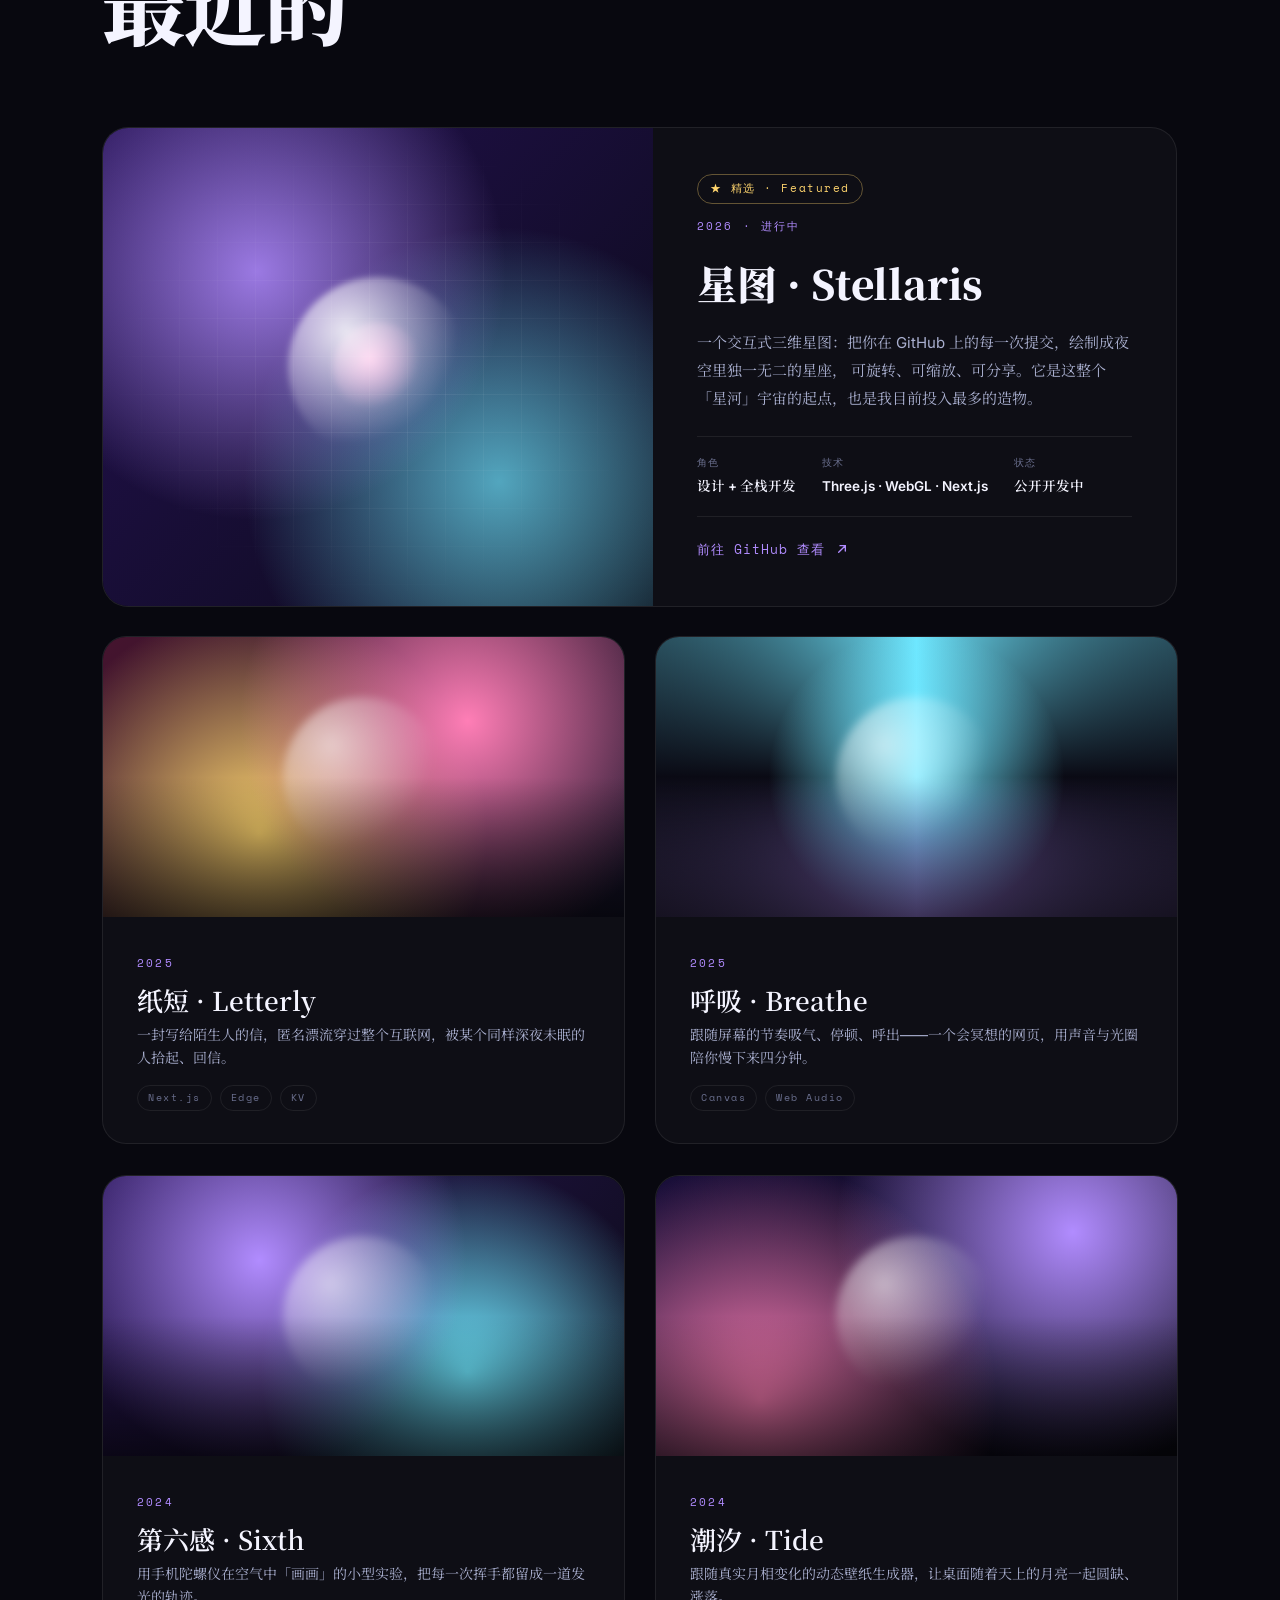
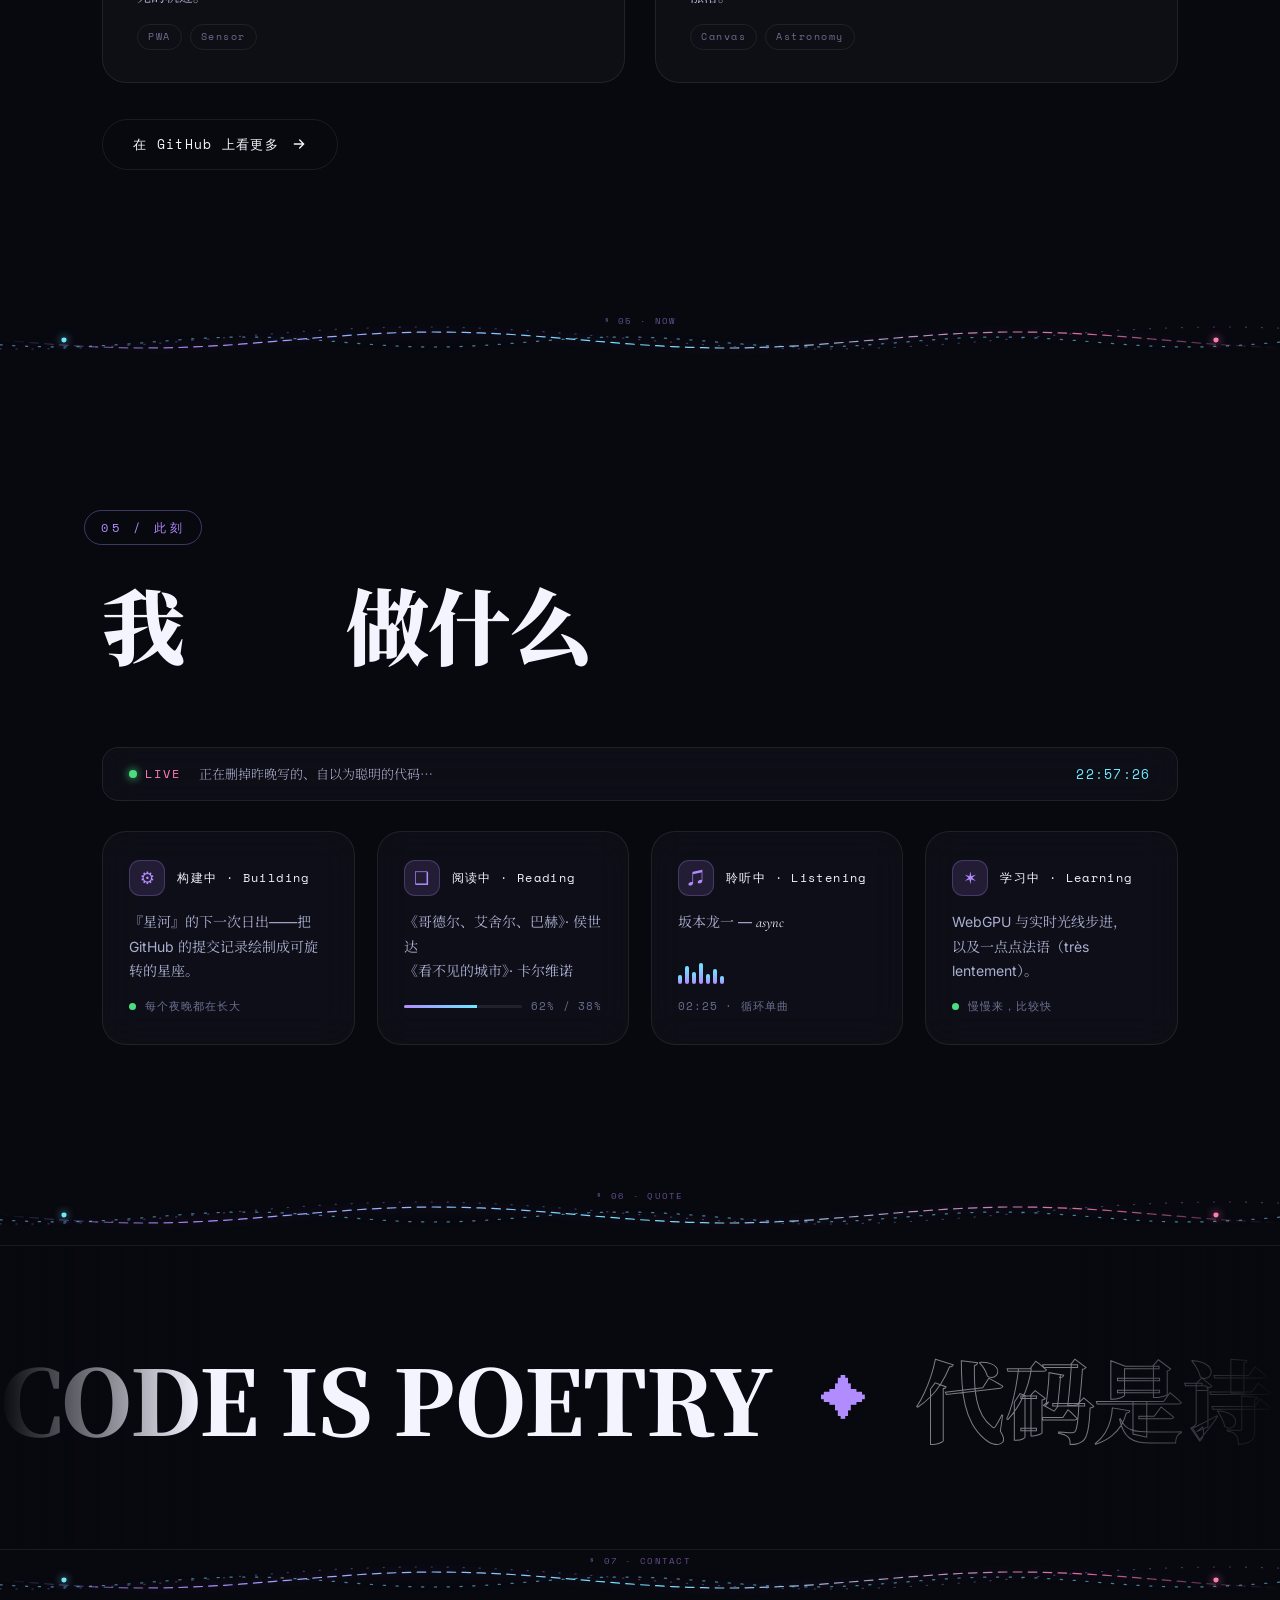
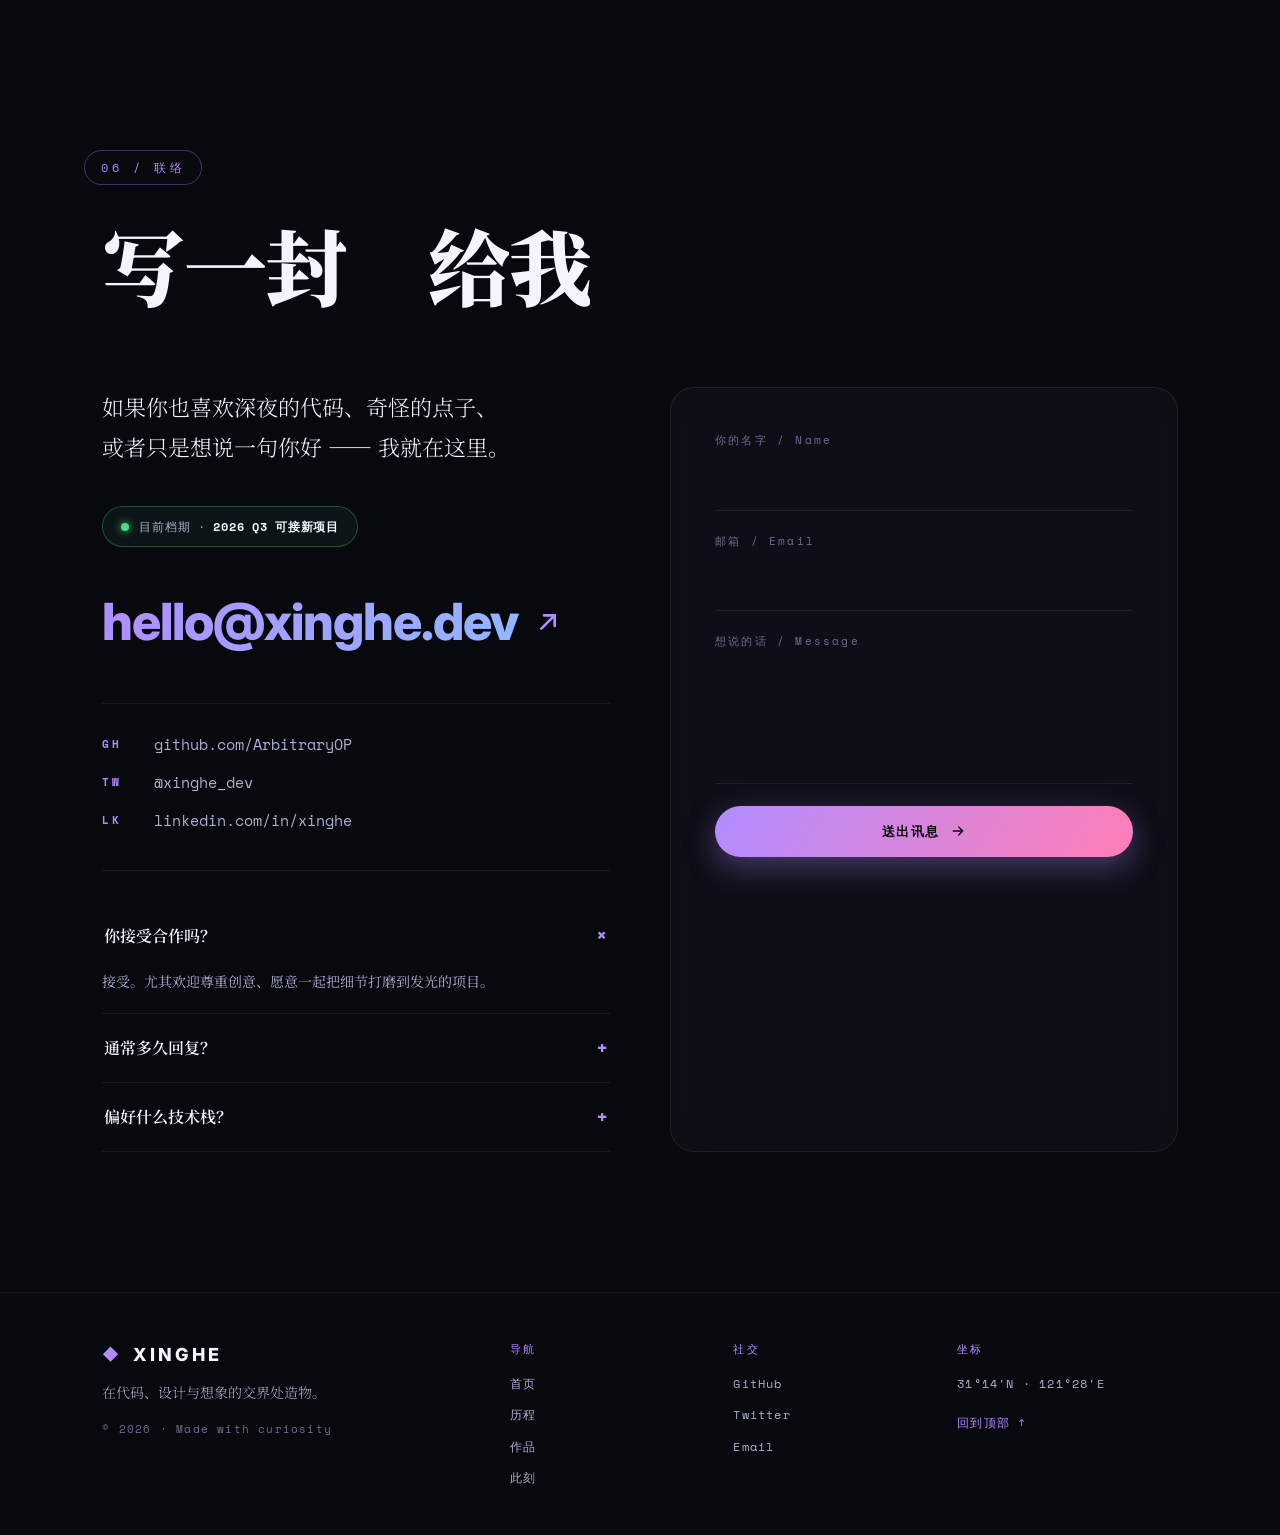
==== commit e2c133b3: "更新星河 v3：新增内容板块与动画，优化整体布局 内容（更丰富、不空洞）： - 新增「历程 · Journey」时间线（5 个里程碑，桌面双侧、移动单列） - 新增「此刻 · Now」动态卡片（构建/" ====
--- a/index.html
+++ b/index.html
@@ -6,6 +6,7 @@
   <title>星河 · Personal Universe</title>
   <link rel="stylesheet" href="styles.css" />
   <link rel="stylesheet" href="fx-scroll.css" />
+  <link rel="stylesheet" href="fx-extra.css" />
   <link href="https://fonts.googleapis.com/css2?family=Inter:wght@200;300;400;600;800;900&family=Noto+Serif+SC:wght@200;300;600;900&family=Space+Mono&family=Cormorant+Garamond:ital,wght@1,300;1,600&display=swap" rel="stylesheet" />
 </head>
 <body>
@@ -39,6 +40,9 @@
     <div class="aurora-blob a4"></div>
   </div>
   <canvas id="particleCanvas"></canvas>
+
+  <!-- 流星层（fx-extra.js 注入流星） -->
+  <div class="meteor-field" id="meteorField" aria-hidden="true"></div>
 
   <!-- 鼠标光晕 -->
   <div class="mouse-glow" id="mouseGlow"></div>
@@ -58,8 +62,10 @@
     <ul class="nav-links">
       <li><a href="#home"    class="nav-link active" data-scramble>Home</a></li>
       <li><a href="#about"   class="nav-link" data-scramble>About</a></li>
+      <li><a href="#journey" class="nav-link" data-scramble>Journey</a></li>
       <li><a href="#skills"  class="nav-link" data-scramble>Skills</a></li>
       <li><a href="#works"   class="nav-link" data-scramble>Works</a></li>
+      <li><a href="#now"     class="nav-link" data-scramble>Now</a></li>
       <li><a href="#contact" class="nav-link" data-scramble>Contact</a></li>
     </ul>
     <div class="nav-time" id="navTime">00:00:00</div>
@@ -71,9 +77,11 @@
     <ul class="indi-list">
       <li data-target="#home"><span class="indi-num">01</span><span class="indi-name">首页 · Home</span><span class="indi-dot"></span></li>
       <li data-target="#about"><span class="indi-num">02</span><span class="indi-name">关于 · About</span><span class="indi-dot"></span></li>
-      <li data-target="#skills"><span class="indi-num">03</span><span class="indi-name">技能 · Skills</span><span class="indi-dot"></span></li>
-      <li data-target="#works"><span class="indi-num">04</span><span class="indi-name">作品 · Works</span><span class="indi-dot"></span></li>
-      <li data-target="#contact"><span class="indi-num">05</span><span class="indi-name">联络 · Contact</span><span class="indi-dot"></span></li>
+      <li data-target="#journey"><span class="indi-num">03</span><span class="indi-name">历程 · Journey</span><span class="indi-dot"></span></li>
+      <li data-target="#skills"><span class="indi-num">04</span><span class="indi-name">技能 · Skills</span><span class="indi-dot"></span></li>
+      <li data-target="#works"><span class="indi-num">05</span><span class="indi-name">作品 · Works</span><span class="indi-dot"></span></li>
+      <li data-target="#now"><span class="indi-num">06</span><span class="indi-name">此刻 · Now</span><span class="indi-dot"></span></li>
+      <li data-target="#contact"><span class="indi-num">07</span><span class="indi-name">联络 · Contact</span><span class="indi-dot"></span></li>
     </ul>
   </aside>
 
@@ -144,6 +152,14 @@
           </a>
         </div>
 
+        <!-- 快速标签条 -->
+        <div class="hero-chips fade-up delay-4">
+          <span class="hero-chip"><i>✦</i> 前端工程</span>
+          <span class="hero-chip"><i>✦</i> 创意编程</span>
+          <span class="hero-chip"><i>✦</i> 动效设计</span>
+          <span class="hero-chip"><i>✦</i> WebGL / Shader</span>
+        </div>
+
         <div class="scroll-hint fade-up delay-5">
           <div class="scroll-bar"><div class="scroll-bar-inner"></div></div>
           <span>向下滚动 · SCROLL</span>
@@ -162,7 +178,7 @@
       <div class="hero-meta">
         <div class="hero-meta-row"><span>LAT</span><span>31°14′N</span></div>
         <div class="hero-meta-row"><span>LON</span><span>121°28′E</span></div>
-        <div class="hero-meta-row"><span>VER</span><span>v2.6 · 2026</span></div>
+        <div class="hero-meta-row"><span>VER</span><span>v3.0 · 2026</span></div>
       </div>
     </section>
 
@@ -203,9 +219,13 @@
             白天我是工程师，深夜我是写诗的人。<br />
             喜欢将看似无关的概念缝合成新的东西——<br />
             一段会呼吸的网页，一只会哼歌的程序。</p>
+            <p>过去七年里，我在浏览器这块小小的画布上反复试探：
+            从一个会发光的按钮，到一整片随鼠标流动的星云。
+            我相信工具应该有温度，界面应该有呼吸，
+            而每一次刷新，都值得是一场小小的日出。</p>
 
             <div class="meta-list">
-              <div class="meta-row"><span class="meta-key">位置</span><span class="meta-val">银河系 · 第三悬臂</span></div>
+              <div class="meta-row"><span class="meta-key">位置</span><span class="meta-val">银河系 · 第三悬臂 · 上海</span></div>
               <div class="meta-row"><span class="meta-key">职业</span><span class="meta-val">前端工程师 / 创意开发者</span></div>
               <div class="meta-row"><span class="meta-key">语言</span><span class="meta-val">中文 / English / JavaScript</span></div>
               <div class="meta-row"><span class="meta-key">爱好</span><span class="meta-val">天文 · 摄影 · 茶 · 老电影</span></div>
@@ -232,12 +252,87 @@
           </div>
         </div>
       </div>
+
+      <!-- 信条 / Manifesto -->
+      <div class="manifesto">
+        <div class="manifesto-aside">
+          <span class="manifesto-kicker" data-scramble>// 我的信条</span>
+          <h3 class="manifesto-title">五条<em>不成文</em>的规矩</h3>
+          <p class="manifesto-sub">它们没有写进任何文档，却写进了每一行代码。</p>
+        </div>
+        <ol class="manifesto-list">
+          <li data-reveal style="--i:0"><span class="m-idx">01</span><div><b>让界面会呼吸</b><span>动效服务于感受，而不是炫技。</span></div></li>
+          <li data-reveal style="--i:1"><span class="m-idx">02</span><div><b>把约束当作灵感</b><span>限制常常通往更优雅的解法。</span></div></li>
+          <li data-reveal style="--i:2"><span class="m-idx">03</span><div><b>先取悦人，再取悦机器</b><span>体验排第一，性能紧随其后。</span></div></li>
+          <li data-reveal style="--i:3"><span class="m-idx">04</span><div><b>慢即是快</b><span>想清楚，再动手；返工才是最慢的。</span></div></li>
+          <li data-reveal style="--i:4"><span class="m-idx">05</span><div><b>保持好奇</b><span>对每一个「为什么」都认真对待。</span></div></li>
+        </ol>
+      </div>
+    </section>
+
+    <!-- ====== JOURNEY · 历程 ====== -->
+    <section id="journey" class="journey">
+      <div class="section-header">
+        <span class="section-num" data-scramble>02 / 历程</span>
+        <h2 class="section-title" data-split-words>
+          一条<em>发光</em>的轨迹
+        </h2>
+      </div>
+
+      <div class="timeline" id="timeline">
+        <div class="tl-line"><div class="tl-line-fill" id="tlFill"></div></div>
+
+        <div class="tl-item" data-reveal="left">
+          <div class="tl-node"></div>
+          <div class="tl-card glass spotlight">
+            <span class="tl-year">2018</span>
+            <h3>初遇 · First Light</h3>
+            <p>用记事本写下第一个 <code>&lt;button&gt;</code>，看着它在浏览器里亮起来的那个瞬间，决定了往后所有的夜晚。</p>
+          </div>
+        </div>
+
+        <div class="tl-item" data-reveal="right">
+          <div class="tl-node"></div>
+          <div class="tl-card glass spotlight">
+            <span class="tl-year">2020</span>
+            <h3>入轨 · Into Orbit</h3>
+            <p>系统地学习前端工程——组件、状态、构建管线。学会了如何让庞杂的界面也保持秩序与呼吸。</p>
+          </div>
+        </div>
+
+        <div class="tl-item" data-reveal="left">
+          <div class="tl-node"></div>
+          <div class="tl-card glass spotlight">
+            <span class="tl-year">2022</span>
+            <h3>极光 · Aurora</h3>
+            <p>第一次用 GLSL 在屏幕上画出一片流动的星云，忽然明白：代码不只是工具，也可以是颜料，也可以是诗。</p>
+          </div>
+        </div>
+
+        <div class="tl-item" data-reveal="right">
+          <div class="tl-node"></div>
+          <div class="tl-card glass spotlight">
+            <span class="tl-year">2024</span>
+            <h3>独航 · Solo Voyage</h3>
+            <p>开始独立创作，把脑海里那些奇怪的念头，一个一个变成真实可触、能交互的网页与小装置。</p>
+          </div>
+        </div>
+
+        <div class="tl-item" data-reveal="left">
+          <div class="tl-node now"></div>
+          <div class="tl-card glass spotlight is-now">
+            <span class="tl-year">2026 · 此刻</span>
+            <h3>现在 · Now</h3>
+            <p>站在代码、设计与想象的交界处，继续搭建会发光、会呼吸的小宇宙——比如你眼前的这一个。</p>
+          </div>
+        </div>
+      </div>
     </section>
 
     <!-- ====== SKILLS ====== -->
     <section id="skills" class="skills">
       <div class="section-header">
-        <span class="section-num" data-scramble>02 / 能力</span>
+        <span class="section-num" data-scramble>03 / 能力</span>
         <h2 class="section-title" data-split-words>
           我的<em>工具箱</em>
         </h2>
@@ -287,57 +382,98 @@
             <span data-scramble>p5.js</span><span data-scramble>Shader</span><span data-scramble>Generative</span><span data-scramble>TouchDesigner</span>
           </div>
         </div>
+
+        <div class="skill-row glass spotlight">
+          <div class="skill-head">
+            <span class="skill-name">工具与协作 · Tooling</span>
+            <span class="skill-percent" data-target="85">0%</span>
+          </div>
+          <div class="skill-bar"><div class="skill-fill" data-width="85"></div></div>
+          <div class="skill-tags">
+            <span data-scramble>Git</span><span data-scramble>Vite</span><span data-scramble>Docker</span><span data-scramble>Linux</span><span data-scramble>Notion</span>
+          </div>
+        </div>
+      </div>
+
+      <!-- 科技跑马灯 -->
+      <div class="tech-marquee">
+        <div class="tech-track">
+          <span>JavaScript</span><i>/</i><span>TypeScript</span><i>/</i><span>React</span><i>/</i><span>Vue</span><i>/</i><span>Three.js</span><i>/</i><span>WebGL</span><i>/</i><span>GLSL</span><i>/</i><span>GSAP</span><i>/</i><span>Node.js</span><i>/</i><span>Python</span><i>/</i><span>Canvas</span><i>/</i><span>Figma</span><i>/</i>
+          <span>JavaScript</span><i>/</i><span>TypeScript</span><i>/</i><span>React</span><i>/</i><span>Vue</span><i>/</i><span>Three.js</span><i>/</i><span>WebGL</span><i>/</i><span>GLSL</span><i>/</i><span>GSAP</span><i>/</i><span>Node.js</span><i>/</i><span>Python</span><i>/</i><span>Canvas</span><i>/</i><span>Figma</span><i>/</i>
+        </div>
       </div>
     </section>
 
     <!-- ====== WORKS ====== -->
     <section id="works" class="works">
       <div class="section-header">
-        <span class="section-num" data-scramble>03 / 作品</span>
+        <span class="section-num" data-scramble>04 / 作品</span>
         <h2 class="section-title" data-split-words>
           最近的<em>造物</em>
         </h2>
       </div>
 
+      <!-- 精选大卡 -->
+      <a href="https://github.com/ArbitraryOP" target="_blank" rel="noopener" class="work-featured tilt-card spotlight">
+        <div class="wf-visual">
+          <div class="wf-orb"></div>
+          <div class="wf-orb o2"></div>
+          <div class="wf-grid"></div>
+        </div>
+        <div class="wf-info">
+          <span class="wf-badge">★ 精选 · Featured</span>
+          <span class="work-year">2026 · 进行中</span>
+          <h3 data-scramble>星图 · Stellaris</h3>
+          <p>一个交互式三维星图：把你在 GitHub 上的每一次提交，绘制成夜空里独一无二的星座，
+          可旋转、可缩放、可分享。它是这整个「星河」宇宙的起点，也是我目前投入最多的造物。</p>
+          <div class="wf-meta">
+            <div><span>角色</span><b>设计 + 全栈开发</b></div>
+            <div><span>技术</span><b>Three.js · WebGL · Next.js</b></div>
+            <div><span>状态</span><b>公开开发中</b></div>
+          </div>
+          <span class="wf-cta">前往 GitHub 查看 <svg viewBox="0 0 24 24" fill="none"><path d="M7 17L17 7M9 7h8v8" stroke="currentColor" stroke-width="2" stroke-linecap="round"/></svg></span>
+        </div>
+      </a>
+
       <div class="works-grid">
+        <a href="#" class="work-card tilt-card spotlight">
+          <div class="work-visual w2">
+            <div class="work-glow"></div>
+            <div class="work-orb"></div>
+          </div>
+          <div class="work-info">
+            <span class="work-year">2025</span>
+            <h3 data-scramble>纸短 · Letterly</h3>
+            <p>一封写给陌生人的信，匿名漂流穿过整个互联网，被某个同样深夜未眠的人拾起、回信。</p>
+            <div class="work-tags"><span>Next.js</span><span>Edge</span><span>KV</span></div>
+            <span class="work-arrow">→</span>
+          </div>
+        </a>
+
+        <a href="#" class="work-card tilt-card spotlight">
+          <div class="work-visual w3">
+            <div class="work-glow"></div>
+            <div class="work-orb"></div>
+          </div>
+          <div class="work-info">
+            <span class="work-year">2025</span>
+            <h3 data-scramble>呼吸 · Breathe</h3>
+            <p>跟随屏幕的节奏吸气、停顿、呼出——一个会冥想的网页，用声音与光圈陪你慢下来四分钟。</p>
+            <div class="work-tags"><span>Canvas</span><span>Web Audio</span></div>
+            <span class="work-arrow">→</span>
+          </div>
+        </a>
+
         <a href="#" class="work-card tilt-card spotlight">
           <div class="work-visual w1">
             <div class="work-glow"></div>
             <div class="work-orb"></div>
           </div>
           <div class="work-info">
-            <span class="work-year">2026</span>
-            <h3 data-scramble>星图 · Stellaris</h3>
-            <p>一个交互式三维星图，把你写的代码可视化为星座。</p>
-            <div class="work-tags"><span>Three.js</span><span>WebGL</span></div>
-            <span class="work-arrow">→</span>
-          </div>
-        </a>
-
-        <a href="#" class="work-card tilt-card spotlight">
-          <div class="work-visual w2">
-            <div class="work-glow"></div>
-            <div class="work-orb"></div>
-          </div>
-          <div class="work-info">
-            <span class="work-year">2025</span>
-            <h3 data-scramble>纸短 · Letterly</h3>
-            <p>一封写给陌生人的信，匿名漂流穿过整个互联网。</p>
-            <div class="work-tags"><span>Next.js</span><span>Edge</span></div>
-            <span class="work-arrow">→</span>
-          </div>
-        </a>
-
-        <a href="#" class="work-card tilt-card spotlight">
-          <div class="work-visual w3">
-            <div class="work-glow"></div>
-            <div class="work-orb"></div>
-          </div>
-          <div class="work-info">
-            <span class="work-year">2025</span>
-            <h3 data-scramble>呼吸 · Breathe</h3>
-            <p>跟随屏幕节奏吸气、停顿、呼出 —— 一个会冥想的网页。</p>
-            <div class="work-tags"><span>Canvas</span><span>Audio</span></div>
+            <span class="work-year">2024</span>
+            <h3 data-scramble>第六感 · Sixth</h3>
+            <p>用手机陀螺仪在空气中「画画」的小型实验，把每一次挥手都留成一道发光的轨迹。</p>
+            <div class="work-tags"><span>PWA</span><span>Sensor</span></div>
             <span class="work-arrow">→</span>
           </div>
         </a>
@@ -349,12 +485,60 @@
           </div>
           <div class="work-info">
             <span class="work-year">2024</span>
-            <h3 data-scramble>第六感 · Sixth</h3>
-            <p>用手机陀螺仪在空气中"画画"的小型实验。</p>
-            <div class="work-tags"><span>PWA</span><span>Sensor</span></div>
+            <h3 data-scramble>潮汐 · Tide</h3>
+            <p>跟随真实月相变化的动态壁纸生成器，让桌面随着天上的月亮一起圆缺、涨落。</p>
+            <div class="work-tags"><span>Canvas</span><span>Astronomy</span></div>
             <span class="work-arrow">→</span>
           </div>
         </a>
+      </div>
+
+      <a href="https://github.com/ArbitraryOP" target="_blank" rel="noopener" class="works-more magnetic" data-magnetic>
+        <span data-scramble>在 GitHub 上看更多</span>
+        <svg viewBox="0 0 24 24" fill="none"><path d="M5 12h14M13 6l6 6-6 6" stroke="currentColor" stroke-width="2" stroke-linecap="round"/></svg>
+      </a>
+    </section>
+
+    <!-- ====== NOW · 此刻 ====== -->
+    <section id="now" class="now">
+      <div class="section-header">
+        <span class="section-num" data-scramble>05 / 此刻</span>
+        <h2 class="section-title" data-split-words>
+          我<em>正在</em>做什么
+        </h2>
+      </div>
+
+      <div class="now-bar glass">
+        <span class="now-live"><span class="status-dot"></span> LIVE</span>
+        <span class="now-status" id="nowStatus">正在把一段噪声函数调成星云的样子…</span>
+        <span class="now-clock" id="nowClock">--:--:--</span>
+      </div>
+
+      <div class="now-grid">
+        <div class="now-card glass spotlight" data-reveal="scale" style="--i:0">
+          <div class="now-head"><span class="now-ico">⚙</span><span class="now-tag">构建中 · Building</span></div>
+          <p>『星河』的下一次日出——把 GitHub 的提交记录绘制成可旋转的星座。</p>
+          <div class="now-foot"><span class="dot-pulse sm"></span> 每个夜晚都在长大</div>
+        </div>
+
+        <div class="now-card glass spotlight" data-reveal="scale" style="--i:1">
+          <div class="now-head"><span class="now-ico">❑</span><span class="now-tag">阅读中 · Reading</span></div>
+          <p>《哥德尔、艾舍尔、巴赫》· 侯世达<br />《看不见的城市》· 卡尔维诺</p>
+          <div class="now-foot"><span class="now-progress"><i style="--p:62%"></i></span> 62% / 38%</div>
+        </div>
+
+        <div class="now-card glass spotlight" data-reveal="scale" style="--i:2">
+          <div class="now-head"><span class="now-ico">♫</span><span class="now-tag">聆听中 · Listening</span></div>
+          <p>坂本龙一 — <em>async</em></p>
+          <div class="now-eq" aria-hidden="true"><i></i><i></i><i></i><i></i><i></i><i></i><i></i></div>
+          <div class="now-foot" id="nowTrack">02:14 · 循环单曲</div>
+        </div>
+
+        <div class="now-card glass spotlight" data-reveal="scale" style="--i:3">
+          <div class="now-head"><span class="now-ico">✶</span><span class="now-tag">学习中 · Learning</span></div>
+          <p>WebGPU 与实时光线步进，<br />以及一点点法语（très lentement）。</p>
+          <div class="now-foot"><span class="dot-pulse sm"></span> 慢慢来，比较快</div>
+        </div>
       </div>
     </section>
 
@@ -379,7 +563,7 @@
     <!-- ====== CONTACT ====== -->
     <section id="contact" class="contact">
       <div class="section-header">
-        <span class="section-num" data-scramble>04 / 联络</span>
+        <span class="section-num" data-scramble>06 / 联络</span>
         <h2 class="section-title" data-split-words>
           写一封<em>信</em>给我
         </h2>
@@ -392,15 +576,36 @@
             或者只是想说一句你好 —— 我就在这里。
           </p>
 
+          <div class="avail-badge">
+            <span class="status-dot"></span>
+            <span>目前档期 · <b>2026 Q3 可接新项目</b></span>
+          </div>
+
           <a href="mailto:hello@xinghe.dev" class="big-mail magnetic" data-magnetic>
             <span class="big-mail-en">hello@xinghe.dev</span>
             <svg viewBox="0 0 24 24" fill="none"><path d="M7 17L17 7M9 7h8v8" stroke="currentColor" stroke-width="2" stroke-linecap="round"/></svg>
           </a>
 
           <div class="contact-channels">
-            <div><span>GH</span><a href="#" data-scramble>github.com/xinghe</a></div>
+            <div><span>GH</span><a href="https://github.com/ArbitraryOP" target="_blank" rel="noopener" data-scramble>github.com/ArbitraryOP</a></div>
             <div><span>TW</span><a href="#" data-scramble>@xinghe_dev</a></div>
             <div><span>LK</span><a href="#" data-scramble>linkedin.com/in/xinghe</a></div>
+          </div>
+
+          <!-- 常见问答 -->
+          <div class="faq">
+            <div class="faq-item">
+              <button class="faq-q" type="button">你接受合作吗？<span class="faq-mark">+</span></button>
+              <div class="faq-a"><p>接受。尤其欢迎尊重创意、愿意一起把细节打磨到发光的项目。</p></div>
+            </div>
+            <div class="faq-item">
+              <button class="faq-q" type="button">通常多久回复？<span class="faq-mark">+</span></button>
+              <div class="faq-a"><p>一般 24 小时内。如果是深夜发来的奇怪点子，回复可能会更快一些。</p></div>
+            </div>
+            <div class="faq-item">
+              <button class="faq-q" type="button">偏好什么技术栈？<span class="faq-mark">+</span></button>
+              <div class="faq-a"><p>视项目而定，但我偏爱任何能让动效顺滑、让界面有呼吸感的组合。</p></div>
+            </div>
           </div>
         </div>
 
@@ -431,12 +636,28 @@
 
     <!-- ====== 页脚 ====== -->
     <footer class="footer">
-      <div class="foot-left">
-        <span class="logo-mark">◆</span>
-        <span>XINGHE © 2026 · Made with curiosity</span>
-      </div>
-      <div class="foot-right">
-        <a href="#home" class="magnetic" data-magnetic data-scramble>回到顶部 ↑</a>
+      <div class="foot-col foot-brand">
+        <div class="foot-logo"><span class="logo-mark">◆</span> XINGHE</div>
+        <p>在代码、设计与想象的交界处造物。</p>
+        <span class="foot-copy">© 2026 · Made with curiosity</span>
+      </div>
+      <div class="foot-col">
+        <span class="foot-h">导航</span>
+        <a href="#home" data-scramble>首页</a>
+        <a href="#journey" data-scramble>历程</a>
+        <a href="#works" data-scramble>作品</a>
+        <a href="#now" data-scramble>此刻</a>
+      </div>
+      <div class="foot-col">
+        <span class="foot-h">社交</span>
+        <a href="https://github.com/ArbitraryOP" target="_blank" rel="noopener" data-scramble>GitHub</a>
+        <a href="#" data-scramble>Twitter</a>
+        <a href="mailto:hello@xinghe.dev" data-scramble>Email</a>
+      </div>
+      <div class="foot-col foot-end">
+        <span class="foot-h">坐标</span>
+        <span class="foot-coord">31°14′N · 121°28′E</span>
+        <a href="#home" class="back-top magnetic" data-magnetic data-scramble>回到顶部 ↑</a>
       </div>
     </footer>
 
@@ -447,5 +668,6 @@
   <script src="fx-cursor.js"></script>
   <script src="fx-scroll.js"></script>
   <script src="fx-decor.js"></script>
+  <script src="fx-extra.js"></script>
 </body>
 </html>
--- a/fx-extra.css
+++ b/fx-extra.css
@@ -0,0 +1,698 @@
+/* ============================================================
+   fx-extra.css · 星河 v3 — 新增内容 & 动画
+   复用 styles.css 的设计令牌：--accent / --accent-2/3/4 /
+   --ink / --ink-soft / --ink-dim / --glass-bg / --glass-bd /
+   --line / --ease-out / --easing
+   ============================================================ */
+
+/* =========================================================
+   0. 通用揭示动效（滚动入场）
+   ========================================================= */
+[data-reveal] {
+  opacity: 0;
+  transform: translateY(38px);
+  filter: blur(6px);
+  transition:
+    opacity .9s var(--ease-out),
+    transform .9s var(--ease-out),
+    filter .9s var(--ease-out);
+  transition-delay: calc(var(--i, 0) * .08s);
+}
+[data-reveal="left"]  { transform: translateX(-46px); }
+[data-reveal="right"] { transform: translateX(46px); }
+[data-reveal="scale"] { transform: translateY(30px) scale(.94); }
+[data-reveal].is-revealed {
+  opacity: 1;
+  transform: none;
+  filter: blur(0);
+}
+
+/* =========================================================
+   1. 流星层
+   ========================================================= */
+.meteor-field {
+  position: fixed;
+  inset: 0;
+  z-index: 1;
+  pointer-events: none;
+  overflow: hidden;
+}
+.meteor {
+  position: absolute;
+  width: 2px;
+  height: 2px;
+  border-radius: 50%;
+  background: #fff;
+  box-shadow: 0 0 6px 1px rgba(255, 255, 255, .8);
+  opacity: 0;
+}
+.meteor::after {
+  content: "";
+  position: absolute;
+  top: 50%;
+  right: 0;
+  width: 120px;
+  height: 1px;
+  transform: translateY(-50%);
+  background: linear-gradient(90deg, rgba(177, 140, 255, 0), var(--accent-2), #fff);
+}
+@keyframes meteorFall {
+  0%   { opacity: 0; transform: translate3d(0, 0, 0) rotate(var(--ang, 35deg)) scaleX(.4); }
+  12%  { opacity: 1; }
+  70%  { opacity: 1; }
+  100% { opacity: 0; transform: translate3d(var(--mx, -480px), var(--my, 340px), 0) rotate(var(--ang, 35deg)) scaleX(1); }
+}
+.meteor.run { animation: meteorFall var(--dur, 1.5s) cubic-bezier(.4, 0, .7, 1) forwards; }
+
+/* =========================================================
+   2. Hero 快速标签条
+   ========================================================= */
+.hero-chips {
+  display: flex;
+  flex-wrap: wrap;
+  gap: 10px;
+  margin: -52px 0 44px;
+}
+.hero-chip {
+  display: inline-flex;
+  align-items: center;
+  gap: 7px;
+  padding: 7px 15px;
+  border: 1px solid var(--glass-bd);
+  border-radius: 999px;
+  background: var(--glass-bg);
+  backdrop-filter: blur(8px);
+  -webkit-backdrop-filter: blur(8px);
+  font-family: "Space Mono", monospace;
+  font-size: 12px;
+  letter-spacing: .06em;
+  color: var(--ink-soft);
+  transition: transform .35s var(--ease-out), border-color .35s, color .35s, background .35s;
+}
+.hero-chip i { color: var(--accent); font-style: normal; font-size: 9px; }
+.hero-chip:hover {
+  transform: translateY(-3px);
+  border-color: rgba(177, 140, 255, .5);
+  color: var(--ink);
+  background: rgba(177, 140, 255, .08);
+}
+
+/* =========================================================
+   3. 信条 / Manifesto
+   ========================================================= */
+.manifesto {
+  margin-top: 56px;
+  display: grid;
+  grid-template-columns: 1fr 1.4fr;
+  gap: 48px;
+  align-items: start;
+  padding-top: 56px;
+  border-top: 1px solid var(--line);
+}
+.manifesto-kicker {
+  display: inline-block;
+  font-family: "Space Mono", monospace;
+  font-size: 12px;
+  letter-spacing: .25em;
+  color: var(--accent);
+  margin-bottom: 18px;
+}
+.manifesto-title {
+  font-family: "Noto Serif SC", serif;
+  font-weight: 900;
+  font-size: clamp(28px, 3.4vw, 48px);
+  line-height: 1.2;
+  letter-spacing: -.02em;
+}
+.manifesto-title em {
+  font-family: "Cormorant Garamond", serif;
+  font-style: italic;
+  font-weight: 600;
+  background: linear-gradient(120deg, var(--accent), var(--accent-3));
+  -webkit-background-clip: text;
+  background-clip: text;
+  color: transparent;
+}
+.manifesto-sub {
+  margin-top: 14px;
+  color: var(--ink-soft);
+  font-family: "Noto Serif SC", serif;
+  font-weight: 300;
+  font-size: 15px;
+  line-height: 1.8;
+}
+.manifesto-list { display: flex; flex-direction: column; gap: 4px; }
+.manifesto-list li {
+  display: grid;
+  grid-template-columns: 56px 1fr;
+  gap: 18px;
+  align-items: baseline;
+  padding: 20px 8px;
+  border-bottom: 1px solid var(--line);
+  transition: padding-left .4s var(--ease-out), background .4s;
+}
+.manifesto-list li:hover {
+  padding-left: 18px;
+  background: linear-gradient(90deg, rgba(177, 140, 255, .06), transparent);
+}
+.manifesto-list .m-idx {
+  font-family: "Space Mono", monospace;
+  font-size: 13px;
+  color: var(--accent);
+  opacity: .7;
+}
+.manifesto-list b {
+  display: block;
+  font-family: "Noto Serif SC", serif;
+  font-weight: 600;
+  font-size: 18px;
+  margin-bottom: 4px;
+}
+.manifesto-list span:not(.m-idx) {
+  display: block;
+  color: var(--ink-soft);
+  font-size: 14px;
+  line-height: 1.7;
+}
+
+/* =========================================================
+   4. JOURNEY · 时间线
+   ========================================================= */
+.timeline { position: relative; padding: 12px 0; }
+.tl-line {
+  position: absolute;
+  left: 50%;
+  top: 0; bottom: 0;
+  width: 2px;
+  transform: translateX(-50%);
+  background: rgba(255, 255, 255, .07);
+  overflow: hidden;
+}
+.tl-line-fill {
+  position: absolute;
+  left: 0; top: 0; right: 0;
+  height: 0%;
+  background: linear-gradient(180deg, var(--accent), var(--accent-2), var(--accent-3));
+  box-shadow: 0 0 14px var(--accent);
+  transition: height .25s linear;
+}
+.tl-item {
+  position: relative;
+  width: 50%;
+  padding: 22px 48px;
+  box-sizing: border-box;
+}
+/* .tl-line 是 .timeline 的第 1 个子元素，故 .tl-item 从第 2 个起：
+   even(2,4,6)=左列、odd(3,5)=右列，与各卡片的 data-reveal 方向一致 */
+.tl-item:nth-child(even) { left: 0;   text-align: right; }
+.tl-item:nth-child(odd)  { left: 50%; text-align: left; }
+
+.tl-node {
+  position: absolute;
+  top: 34px;
+  width: 16px; height: 16px;
+  border-radius: 50%;
+  background: var(--bg-0, #08080f);
+  border: 2px solid var(--accent);
+  box-shadow: 0 0 0 4px rgba(177, 140, 255, .12);
+  z-index: 3;
+}
+.tl-item:nth-child(even) .tl-node { right: -8px; }
+.tl-item:nth-child(odd)  .tl-node { left: -8px; }
+.tl-node.now {
+  background: var(--accent);
+  animation: tlNowPulse 2s ease-out infinite;
+}
+@keyframes tlNowPulse {
+  0%   { box-shadow: 0 0 0 0 rgba(177, 140, 255, .6); }
+  70%  { box-shadow: 0 0 0 14px rgba(177, 140, 255, 0); }
+  100% { box-shadow: 0 0 0 0 rgba(177, 140, 255, 0); }
+}
+
+.tl-card {
+  display: inline-block;
+  text-align: left;
+  padding: 26px 30px;
+  max-width: 440px;
+  transition: transform .4s var(--ease-out), border-color .4s;
+}
+.tl-card:hover { transform: translateY(-5px); border-color: rgba(177, 140, 255, .4); }
+.tl-card.is-now { border-color: rgba(177, 140, 255, .45); }
+.tl-year {
+  display: inline-block;
+  font-family: "Space Mono", monospace;
+  font-size: 12px;
+  letter-spacing: .18em;
+  color: var(--accent);
+  margin-bottom: 10px;
+}
+.tl-card h3 {
+  font-family: "Noto Serif SC", serif;
+  font-weight: 600;
+  font-size: 22px;
+  margin-bottom: 10px;
+}
+.tl-card p { color: var(--ink-soft); font-size: 14.5px; line-height: 1.8; }
+.tl-card code {
+  font-family: "Space Mono", monospace;
+  font-size: .86em;
+  color: var(--accent-2);
+  background: rgba(110, 231, 255, .08);
+  padding: 1px 6px;
+  border-radius: 5px;
+}
+
+/* =========================================================
+   5. 科技跑马灯
+   ========================================================= */
+.tech-marquee {
+  margin-top: 60px;
+  overflow: hidden;
+  white-space: nowrap;
+  -webkit-mask-image: linear-gradient(90deg, transparent, #000 14%, #000 86%, transparent);
+  mask-image: linear-gradient(90deg, transparent, #000 14%, #000 86%, transparent);
+}
+.tech-track {
+  display: inline-flex;
+  align-items: center;
+  gap: 26px;
+  animation: techScroll 38s linear infinite;
+}
+.tech-track:hover { animation-play-state: paused; }
+.tech-track span {
+  font-family: "Inter", sans-serif;
+  font-weight: 800;
+  font-size: 26px;
+  letter-spacing: -.01em;
+  color: transparent;
+  -webkit-text-stroke: 1px rgba(244, 244, 255, .35);
+  transition: color .3s, -webkit-text-stroke .3s;
+}
+.tech-track span:hover { color: var(--ink); -webkit-text-stroke: 0; }
+.tech-track i { color: var(--accent); font-style: normal; font-size: 16px; opacity: .6; }
+@keyframes techScroll {
+  from { transform: translateX(0); }
+  to   { transform: translateX(-50%); }
+}
+
+/* =========================================================
+   6. WORKS — 精选大卡 + 更多按钮
+   ========================================================= */
+.work-featured {
+  display: grid;
+  grid-template-columns: 1.05fr 1fr;
+  gap: 0;
+  border-radius: 26px;
+  overflow: hidden;
+  border: 1px solid var(--glass-bd);
+  background: var(--glass-bg);
+  margin-bottom: 30px;
+  transition: border-color .45s, transform .25s var(--ease-out);
+}
+.work-featured:hover { border-color: rgba(177, 140, 255, .5); }
+.wf-visual {
+  position: relative;
+  min-height: 340px;
+  overflow: hidden;
+  background:
+    radial-gradient(circle at 28% 30%, rgba(177, 140, 255, .85) 0%, transparent 48%),
+    radial-gradient(circle at 72% 74%, rgba(110, 231, 255, .7) 0%, transparent 48%),
+    linear-gradient(135deg, #241152, #0a0a16);
+}
+.wf-grid {
+  position: absolute;
+  inset: 0;
+  background-image:
+    linear-gradient(rgba(255, 255, 255, .06) 1px, transparent 1px),
+    linear-gradient(90deg, rgba(255, 255, 255, .06) 1px, transparent 1px);
+  background-size: 38px 38px;
+  mask-image: radial-gradient(ellipse at center, #000 20%, transparent 72%);
+  -webkit-mask-image: radial-gradient(ellipse at center, #000 20%, transparent 72%);
+}
+.wf-orb {
+  position: absolute;
+  top: 50%; left: 50%;
+  width: 180px; height: 180px;
+  border-radius: 50%;
+  background: radial-gradient(circle at 32% 30%, rgba(255, 255, 255, .85), transparent 64%);
+  transform: translate(-50%, -50%);
+  filter: blur(3px);
+  mix-blend-mode: screen;
+  animation: orbFloat 9s ease-in-out infinite;
+}
+.wf-orb.o2 {
+  width: 90px; height: 90px;
+  background: radial-gradient(circle at 40% 40%, var(--accent-3), transparent 66%);
+  animation: wfOrbit 14s linear infinite;
+}
+@keyframes wfOrbit {
+  from { transform: rotate(0deg) translateX(120px) rotate(0deg); }
+  to   { transform: rotate(360deg) translateX(120px) rotate(-360deg); }
+}
+.wf-info {
+  padding: 46px 44px;
+  display: flex;
+  flex-direction: column;
+  justify-content: center;
+}
+.wf-badge {
+  display: inline-block;
+  align-self: flex-start;
+  font-family: "Space Mono", monospace;
+  font-size: 11px;
+  letter-spacing: .14em;
+  color: var(--accent-4);
+  padding: 5px 12px;
+  border: 1px solid rgba(255, 213, 110, .35);
+  border-radius: 999px;
+  margin-bottom: 14px;
+}
+.wf-info .work-year { display: block; }
+.wf-info h3 {
+  font-family: "Noto Serif SC", serif;
+  font-weight: 900;
+  font-size: clamp(28px, 3.2vw, 40px);
+  margin: 6px 0 14px;
+}
+.wf-info > p {
+  color: var(--ink-soft);
+  font-size: 15px;
+  line-height: 1.85;
+  margin-bottom: 24px;
+}
+.wf-meta {
+  display: flex;
+  flex-wrap: wrap;
+  gap: 26px;
+  padding: 18px 0;
+  border-top: 1px solid var(--line);
+  border-bottom: 1px solid var(--line);
+  margin-bottom: 22px;
+}
+.wf-meta div { display: flex; flex-direction: column; gap: 5px; }
+.wf-meta span {
+  font-family: "Space Mono", monospace;
+  font-size: 10px;
+  letter-spacing: .18em;
+  color: var(--ink-dim);
+}
+.wf-meta b { font-size: 13.5px; font-weight: 600; color: var(--ink); }
+.wf-cta {
+  display: inline-flex;
+  align-items: center;
+  gap: 9px;
+  align-self: flex-start;
+  font-family: "Space Mono", monospace;
+  font-size: 13px;
+  letter-spacing: .08em;
+  color: var(--accent);
+  transition: gap .3s var(--ease-out), color .3s;
+}
+.wf-cta svg { width: 16px; height: 16px; transition: transform .3s var(--ease-out); }
+.work-featured:hover .wf-cta { gap: 14px; color: var(--accent-2); }
+.work-featured:hover .wf-cta svg { transform: translate(3px, -3px); }
+
+.works-more {
+  display: inline-flex;
+  align-items: center;
+  gap: 12px;
+  margin-top: 36px;
+  padding: 14px 30px;
+  border: 1px solid var(--glass-bd);
+  border-radius: 999px;
+  font-family: "Space Mono", monospace;
+  font-size: 13px;
+  letter-spacing: .1em;
+  color: var(--ink);
+  transition: border-color .35s, background .35s, transform .35s var(--ease-out);
+  will-change: transform;
+}
+.works-more svg { width: 16px; height: 16px; transition: transform .3s var(--ease-out); }
+.works-more:hover { border-color: rgba(177, 140, 255, .55); background: rgba(177, 140, 255, .08); }
+.works-more:hover svg { transform: translateX(4px); }
+
+/* =========================================================
+   7. NOW · 此刻
+   ========================================================= */
+.now-bar {
+  display: flex;
+  align-items: center;
+  gap: 18px;
+  padding: 16px 26px;
+  border-radius: 16px;
+  margin-bottom: 30px;
+  font-family: "Space Mono", monospace;
+  font-size: 13px;
+}
+.now-live {
+  display: inline-flex;
+  align-items: center;
+  gap: 8px;
+  color: var(--accent-3);
+  letter-spacing: .16em;
+  font-size: 12px;
+}
+.now-status {
+  flex: 1;
+  color: var(--ink-soft);
+  font-family: "Noto Serif SC", serif;
+  font-weight: 300;
+  letter-spacing: 0;
+  overflow: hidden;
+  white-space: nowrap;
+  text-overflow: ellipsis;
+}
+.now-clock { color: var(--accent-2); letter-spacing: .1em; font-variant-numeric: tabular-nums; }
+
+.now-grid {
+  display: grid;
+  grid-template-columns: repeat(4, 1fr);
+  gap: 22px;
+}
+.now-card {
+  padding: 28px 26px;
+  display: flex;
+  flex-direction: column;
+  gap: 14px;
+  min-height: 210px;
+  transition: transform .4s var(--ease-out), border-color .4s;
+}
+.now-card:hover { transform: translateY(-6px); border-color: rgba(177, 140, 255, .4); }
+.now-head { display: flex; align-items: center; gap: 12px; }
+.now-ico {
+  width: 36px; height: 36px;
+  display: grid; place-items: center;
+  border-radius: 11px;
+  background: rgba(177, 140, 255, .12);
+  border: 1px solid rgba(177, 140, 255, .25);
+  color: var(--accent);
+  font-size: 17px;
+}
+.now-tag {
+  font-family: "Space Mono", monospace;
+  font-size: 11.5px;
+  letter-spacing: .12em;
+  color: var(--ink);
+}
+.now-card > p { color: var(--ink-soft); font-size: 14px; line-height: 1.75; flex: 1; }
+.now-card em { font-family: "Cormorant Garamond", serif; font-style: italic; color: var(--ink); }
+.now-foot {
+  display: flex;
+  align-items: center;
+  gap: 9px;
+  font-family: "Space Mono", monospace;
+  font-size: 11px;
+  letter-spacing: .08em;
+  color: var(--ink-dim);
+}
+.dot-pulse.sm { width: 7px; height: 7px; }
+
+.now-progress {
+  flex: 1;
+  height: 3px;
+  border-radius: 2px;
+  background: rgba(255, 255, 255, .08);
+  overflow: hidden;
+}
+.now-progress i {
+  display: block;
+  height: 100%;
+  width: var(--p, 50%);
+  background: linear-gradient(90deg, var(--accent), var(--accent-2));
+}
+
+/* 均衡器 */
+.now-eq { display: flex; align-items: flex-end; gap: 3px; height: 22px; }
+.now-eq i {
+  width: 4px;
+  border-radius: 2px;
+  background: linear-gradient(180deg, var(--accent-2), var(--accent));
+  animation: eqBounce 1s ease-in-out infinite;
+}
+.now-eq i:nth-child(1) { height: 40%; animation-delay: -.2s; }
+.now-eq i:nth-child(2) { height: 80%; animation-delay: -.5s; }
+.now-eq i:nth-child(3) { height: 55%; animation-delay: -.1s; }
+.now-eq i:nth-child(4) { height: 95%; animation-delay: -.7s; }
+.now-eq i:nth-child(5) { height: 45%; animation-delay: -.3s; }
+.now-eq i:nth-child(6) { height: 70%; animation-delay: -.6s; }
+.now-eq i:nth-child(7) { height: 35%; animation-delay: -.15s; }
+@keyframes eqBounce {
+  0%, 100% { transform: scaleY(.4); }
+  50%      { transform: scaleY(1); }
+}
+
+/* =========================================================
+   8. CONTACT — 档期徽章 + FAQ
+   ========================================================= */
+.avail-badge {
+  display: inline-flex;
+  align-items: center;
+  gap: 10px;
+  padding: 10px 18px;
+  border: 1px solid rgba(74, 222, 128, .3);
+  border-radius: 999px;
+  background: rgba(74, 222, 128, .06);
+  font-family: "Space Mono", monospace;
+  font-size: 12px;
+  letter-spacing: .06em;
+  color: var(--ink-soft);
+  margin-bottom: 34px;
+}
+.avail-badge b { color: var(--ink); font-weight: 600; }
+
+.faq {
+  margin-top: 38px;
+  padding-top: 30px;
+  border-top: 1px solid var(--line);
+  display: flex;
+  flex-direction: column;
+}
+.faq-item { border-bottom: 1px solid var(--line); }
+.faq-q {
+  width: 100%;
+  display: flex;
+  justify-content: space-between;
+  align-items: center;
+  gap: 16px;
+  padding: 18px 2px;
+  background: none;
+  border: none;
+  text-align: left;
+  font-family: "Noto Serif SC", serif;
+  font-weight: 600;
+  font-size: 16px;
+  color: var(--ink);
+  transition: color .3s;
+}
+.faq-q:hover { color: var(--accent); }
+.faq-mark {
+  font-family: "Space Mono", monospace;
+  font-size: 20px;
+  color: var(--accent);
+  transition: transform .35s var(--ease-out);
+  flex-shrink: 0;
+}
+.faq-item.open .faq-mark { transform: rotate(135deg); }
+.faq-a {
+  max-height: 0;
+  overflow: hidden;
+  transition: max-height .45s var(--ease-out), opacity .45s, padding .45s;
+  opacity: 0;
+}
+.faq-item.open .faq-a { max-height: 160px; opacity: 1; padding-bottom: 18px; }
+.faq-a p { color: var(--ink-soft); font-size: 14px; line-height: 1.8; }
+
+/* =========================================================
+   9. 页脚（多列）
+   ========================================================= */
+.footer {
+  display: grid !important;
+  grid-template-columns: 2fr 1fr 1fr 1.2fr;
+  gap: 40px;
+  align-items: start !important;
+}
+.foot-col { display: flex; flex-direction: column; gap: 12px; }
+.foot-brand p {
+  color: var(--ink-soft);
+  font-family: "Noto Serif SC", serif;
+  font-weight: 300;
+  font-size: 14px;
+  line-height: 1.7;
+  letter-spacing: 0;
+  max-width: 280px;
+}
+.foot-logo {
+  display: flex;
+  align-items: center;
+  gap: 10px;
+  font-family: "Inter", sans-serif;
+  font-weight: 800;
+  font-size: 18px;
+  letter-spacing: .18em;
+  color: var(--ink);
+}
+.foot-copy { color: var(--ink-dim); font-size: 11px; margin-top: 4px; }
+.foot-h {
+  font-family: "Space Mono", monospace;
+  font-size: 11px;
+  letter-spacing: .2em;
+  color: var(--accent);
+  margin-bottom: 4px;
+}
+.foot-col a { color: var(--ink-soft); transition: color .25s, transform .25s var(--ease-out); width: fit-content; }
+.foot-col a:hover { color: var(--ink); transform: translateX(3px); }
+.foot-coord { color: var(--ink-soft); font-variant-numeric: tabular-nums; }
+.back-top { margin-top: 8px; color: var(--accent) !important; }
+
+/* =========================================================
+   10. 导航：容纳 7 项的响应式收窄
+   ========================================================= */
+@media (max-width: 1120px) {
+  .nav-bar  { gap: 20px; }
+  .nav-time { display: none; }
+  .nav-link { padding: 6px 10px; font-size: 12px; }
+}
+
+/* =========================================================
+   11. 响应式
+   ========================================================= */
+@media (max-width: 1024px) {
+  .manifesto    { grid-template-columns: 1fr; gap: 28px; }
+  .work-featured { grid-template-columns: 1fr; }
+  .wf-visual    { min-height: 220px; }
+  .now-grid     { grid-template-columns: 1fr 1fr; }
+  .footer       { grid-template-columns: 1fr 1fr; }
+
+  /* 时间线改为单侧 */
+  .tl-line { left: 16px; }
+  .tl-item,
+  .tl-item:nth-child(odd),
+  .tl-item:nth-child(even) {
+    width: 100%;
+    left: 0;
+    text-align: left;
+    padding: 18px 0 18px 48px;
+  }
+  .tl-item:nth-child(odd) .tl-node,
+  .tl-item:nth-child(even) .tl-node { left: 9px; right: auto; }
+  .tl-card { max-width: 100%; }
+}
+@media (max-width: 720px) {
+  .hero-chips  { margin: -28px 0 36px; }
+  .now-grid    { grid-template-columns: 1fr; }
+  .footer      { grid-template-columns: 1fr; gap: 28px; text-align: left; }
+  .foot-end    { align-items: flex-start; }
+  .now-bar     { flex-wrap: wrap; gap: 10px; }
+  .now-status  { order: 3; flex-basis: 100%; white-space: normal; }
+  .wf-info     { padding: 32px 26px; }
+  .manifesto-list li { grid-template-columns: 40px 1fr; gap: 12px; }
+}
+
+/* =========================================================
+   12. 降低动画偏好
+   ========================================================= */
+@media (prefers-reduced-motion: reduce) {
+  [data-reveal] { opacity: 1 !important; transform: none !important; filter: none !important; }
+  .meteor-field { display: none; }
+  .tech-track, .now-eq i, .tl-node.now { animation: none !important; }
+}
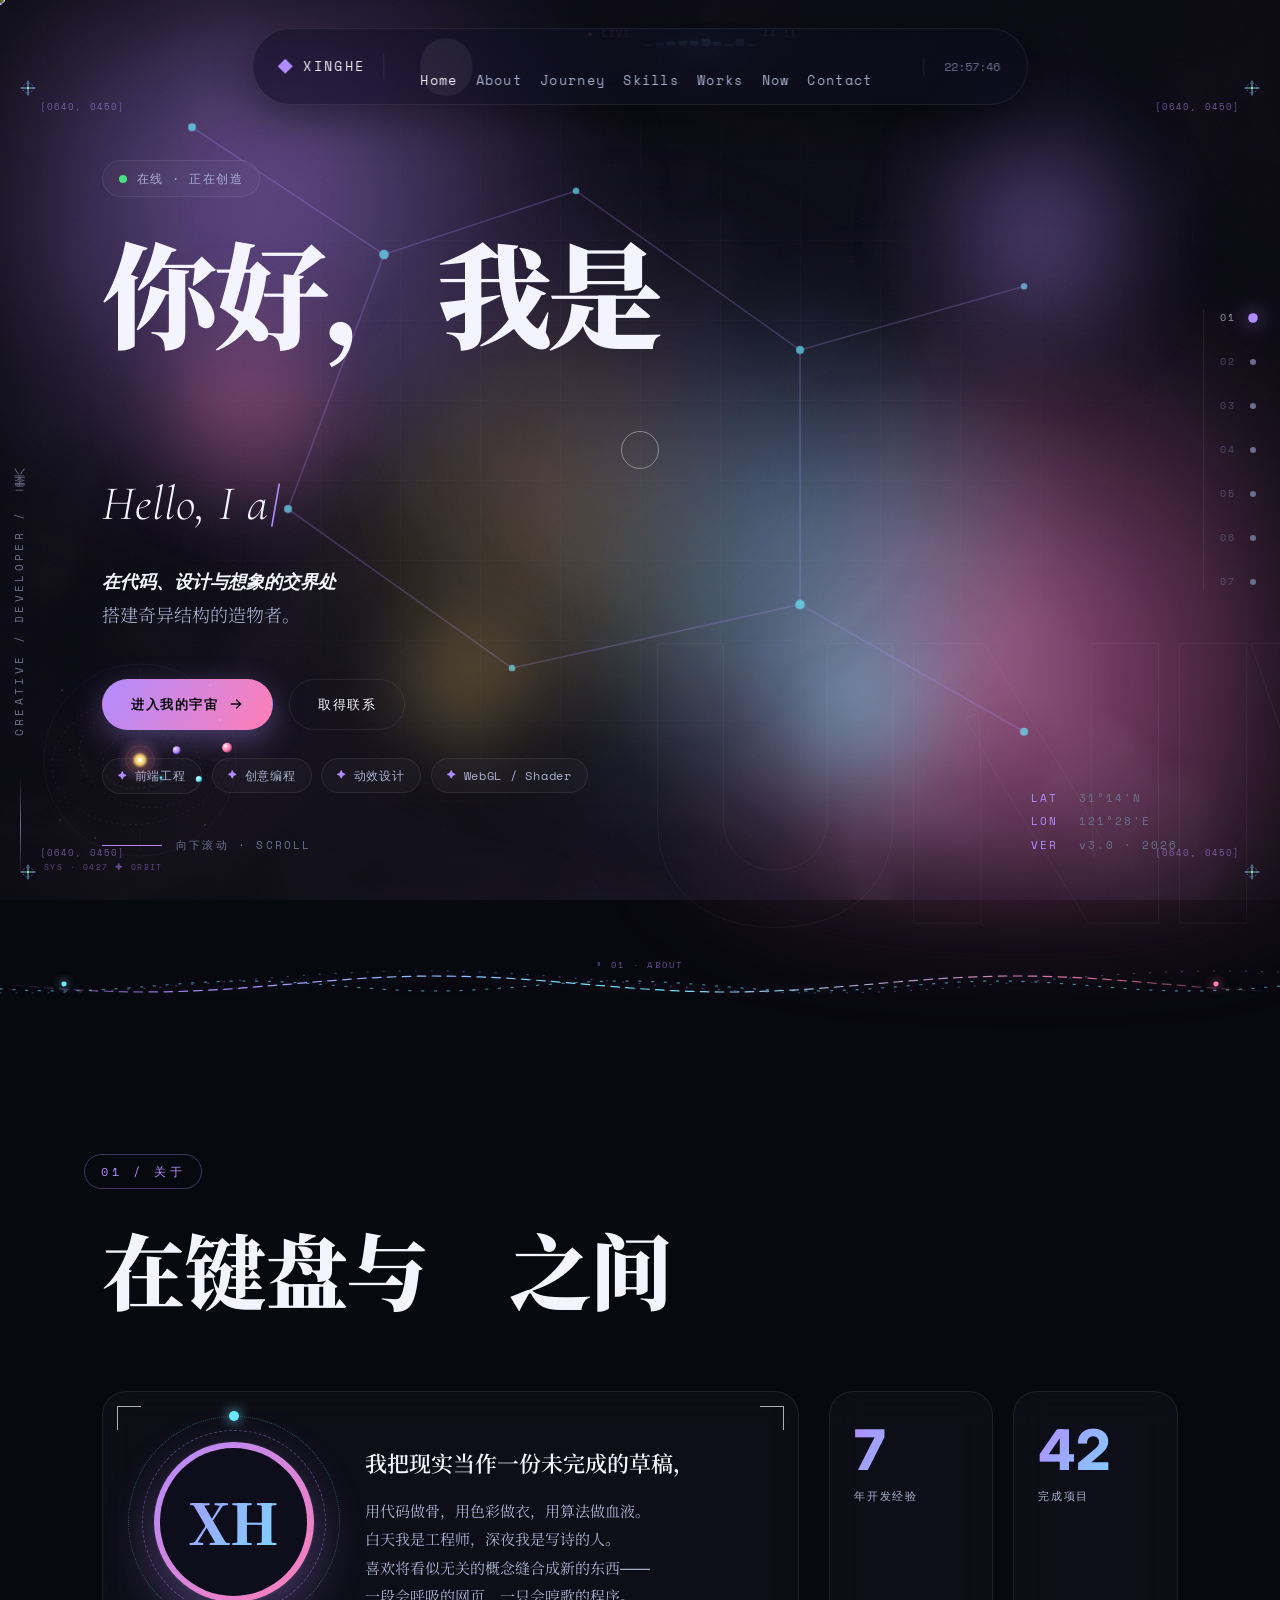
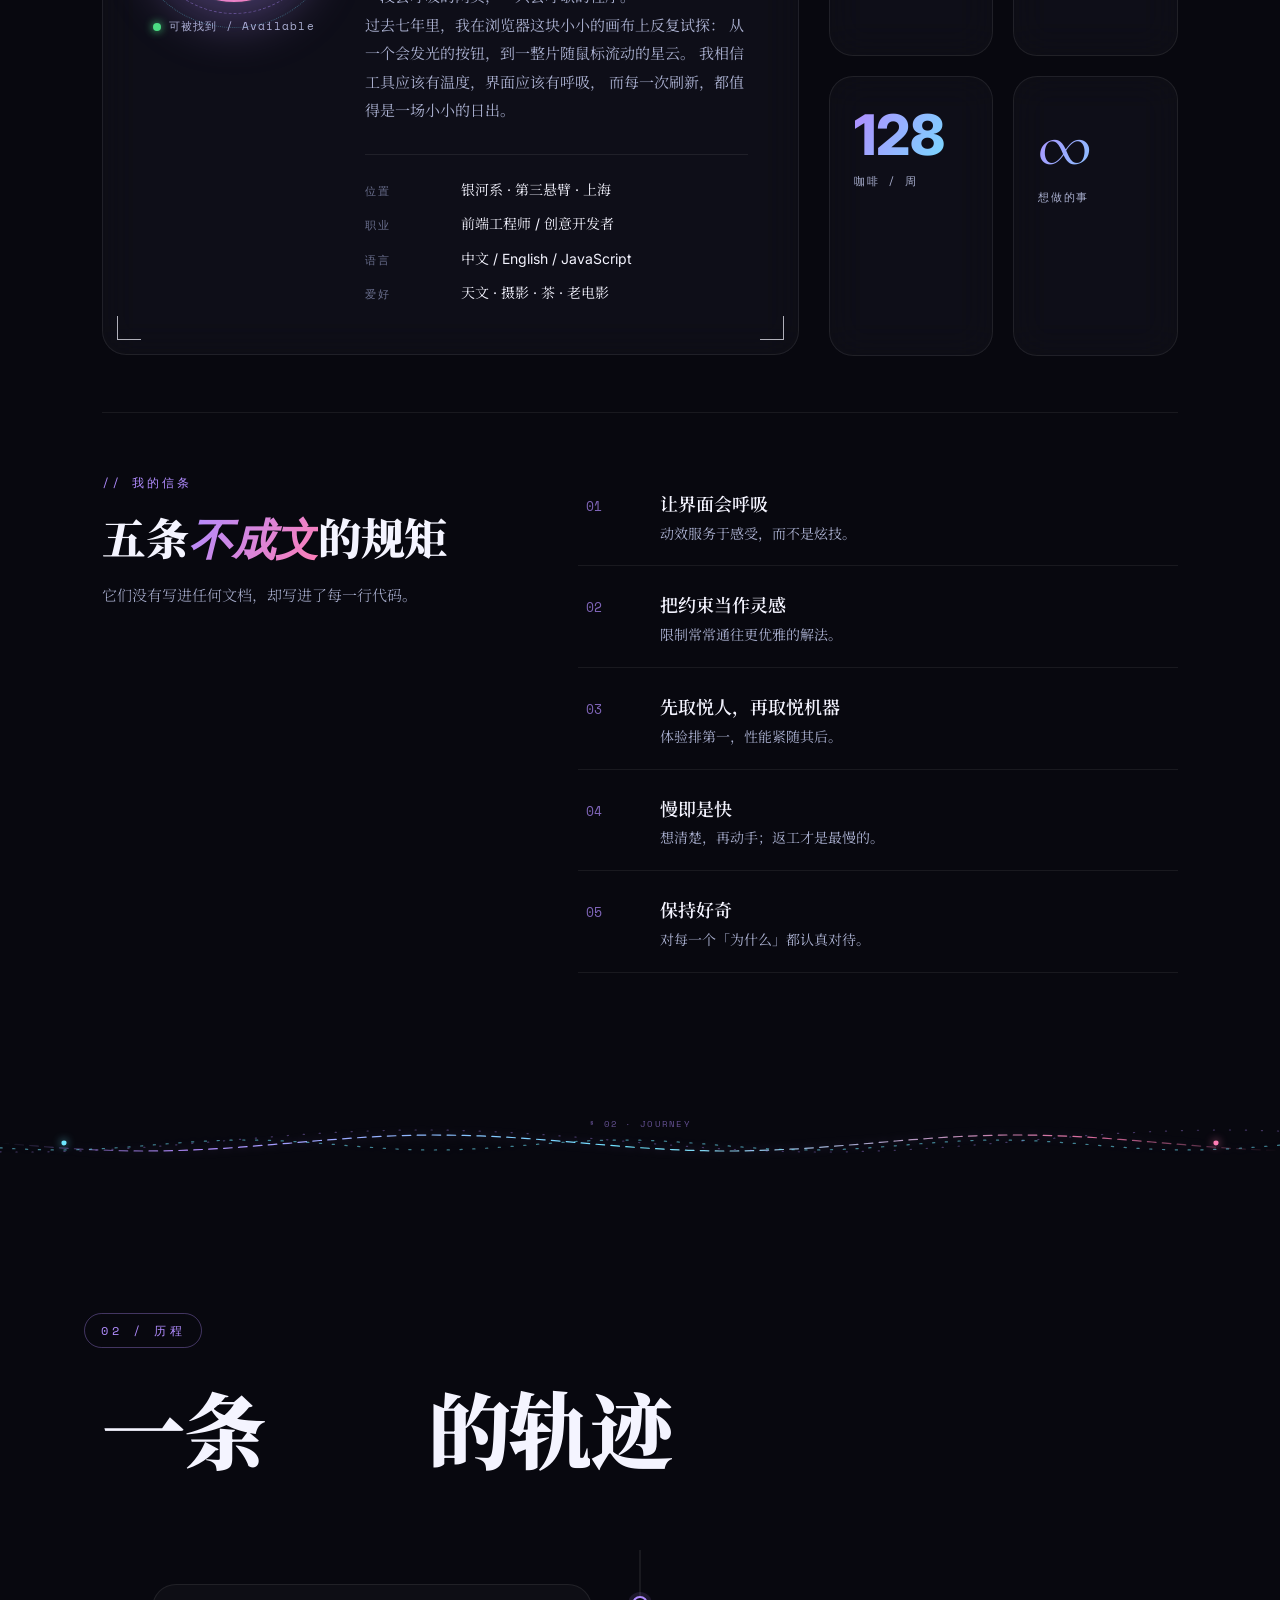
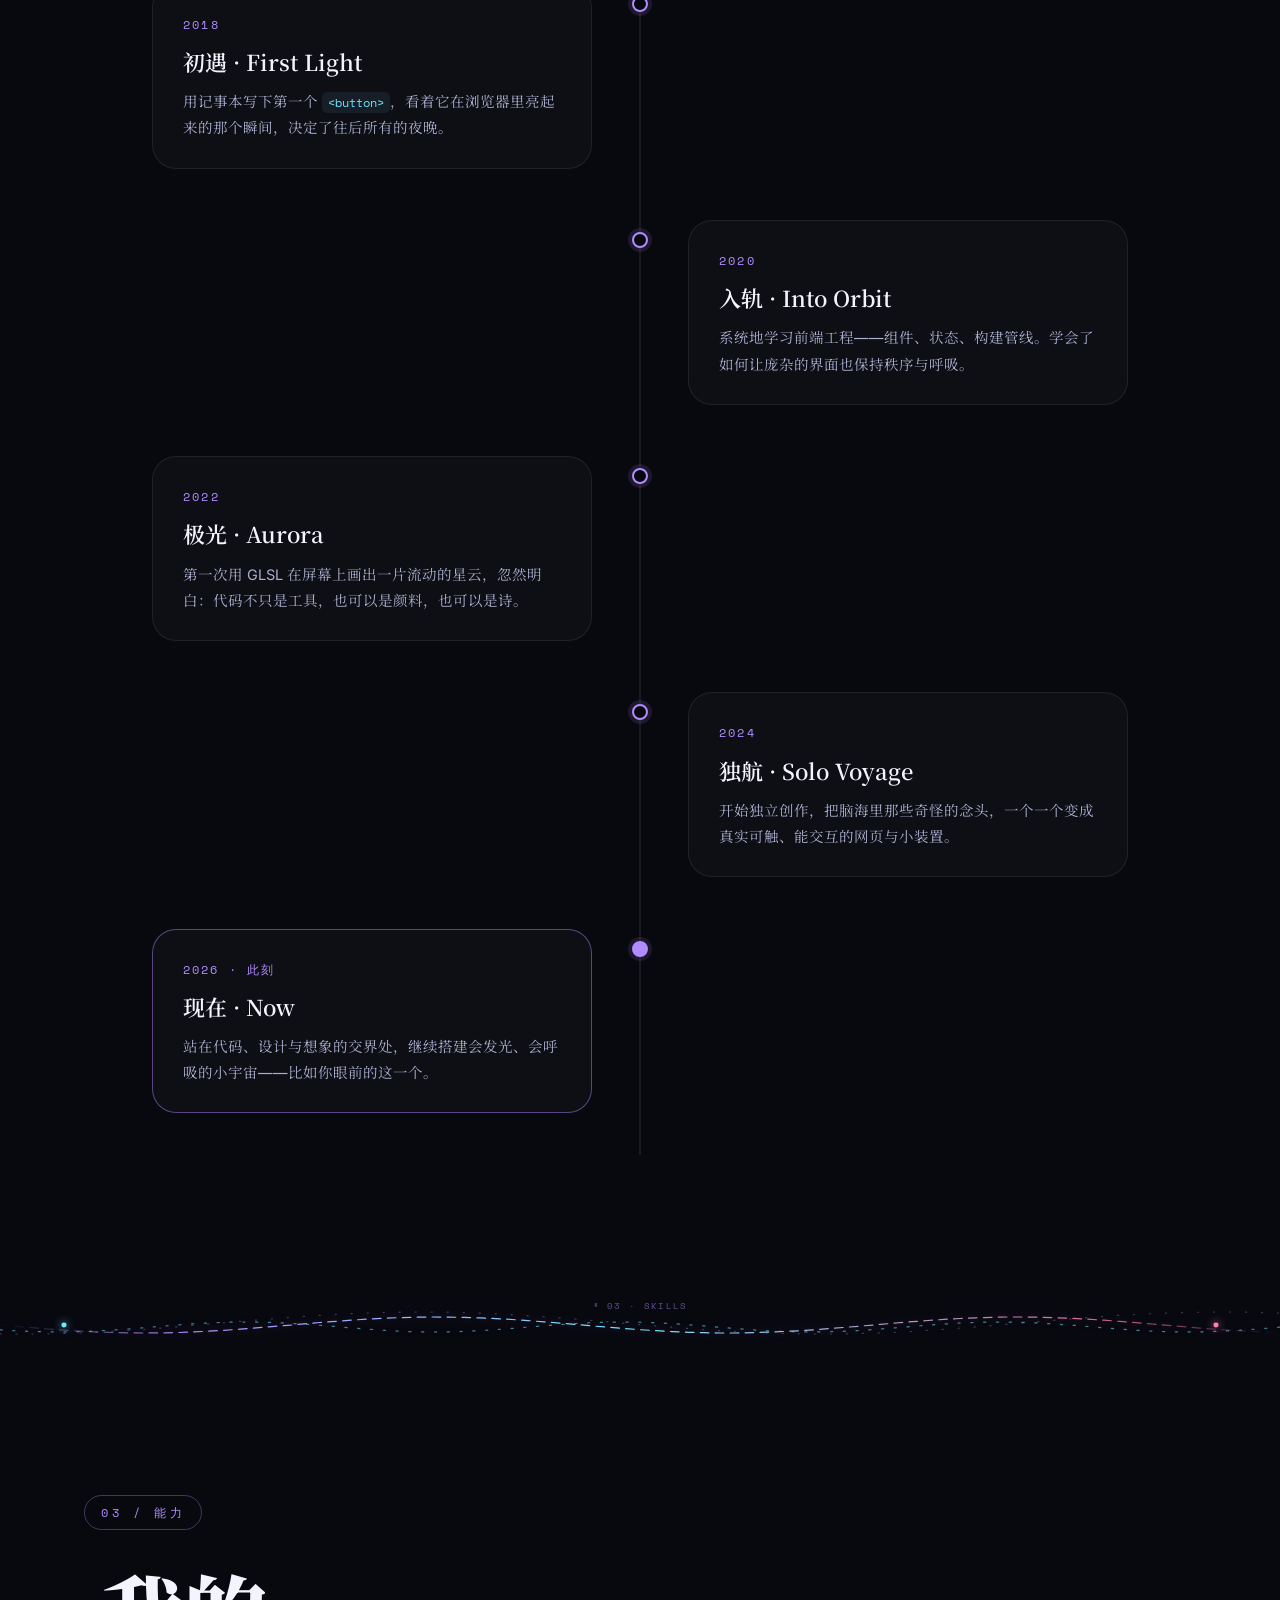
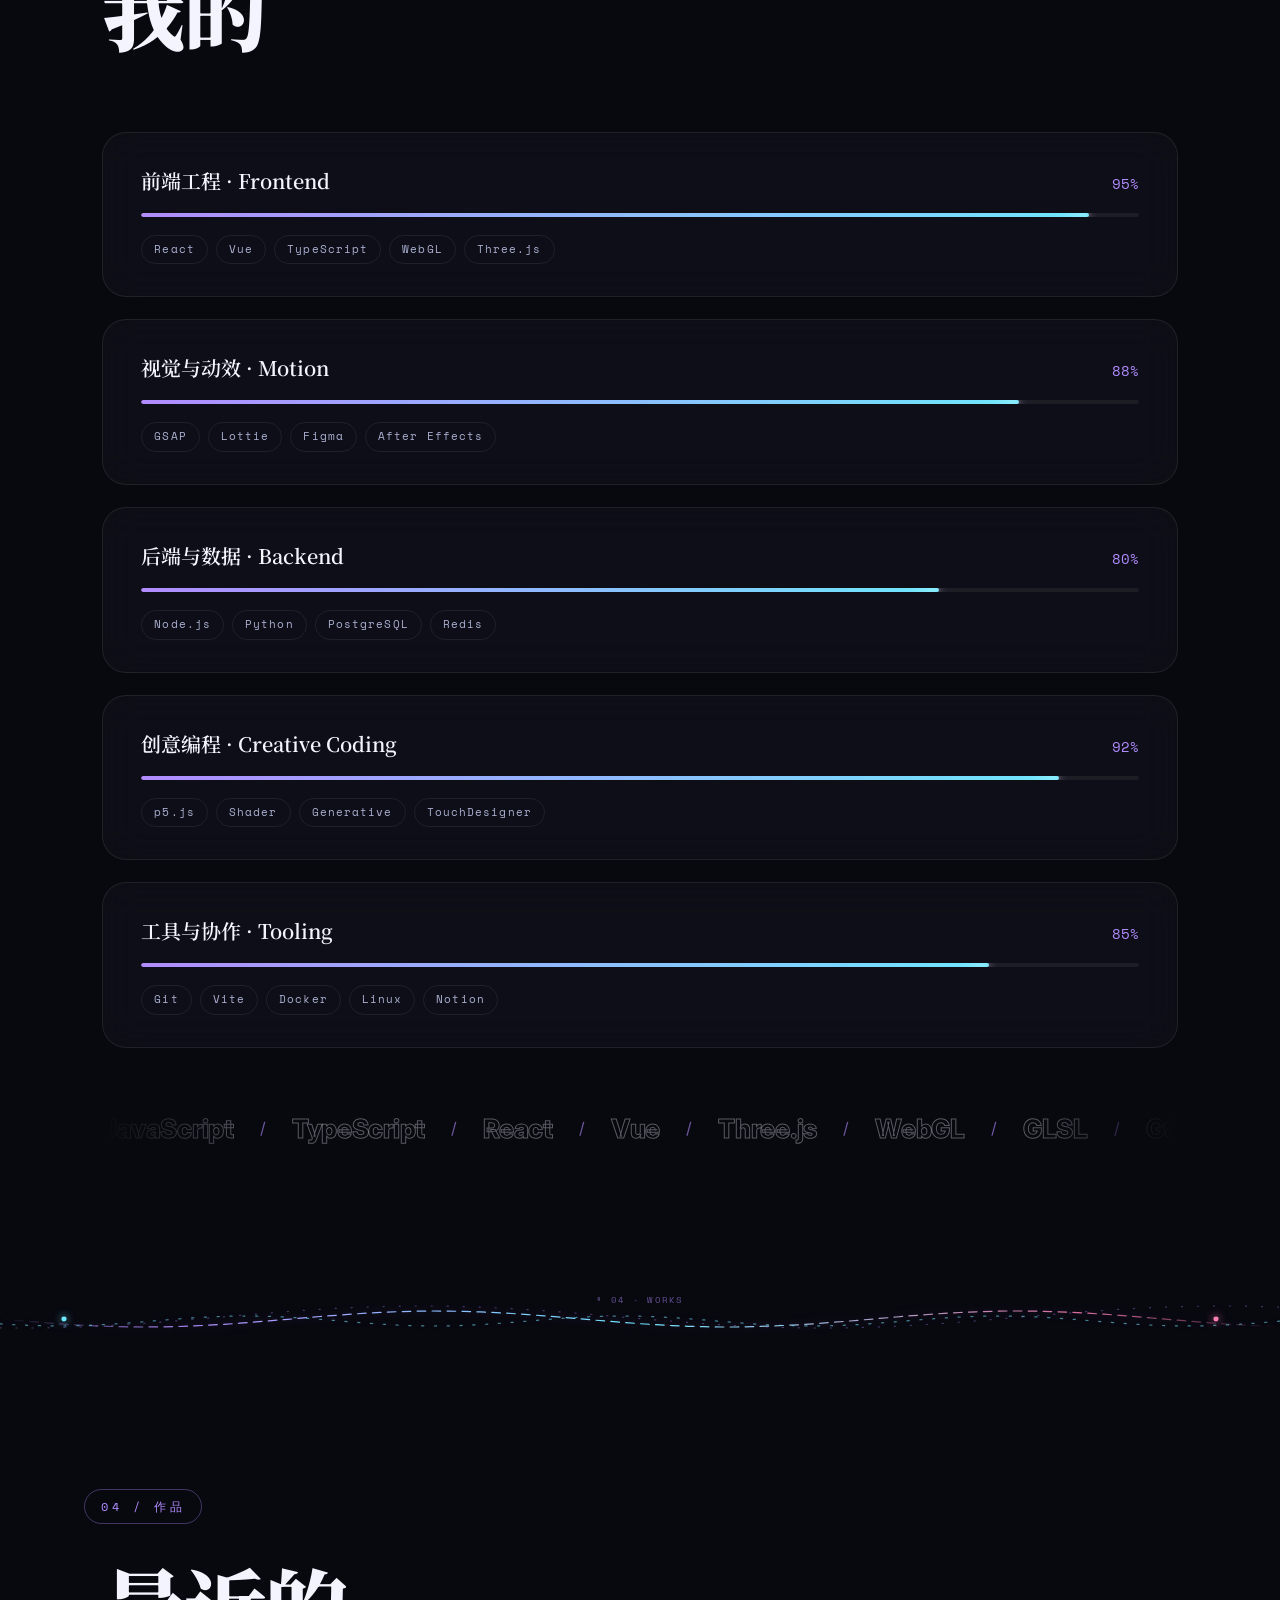
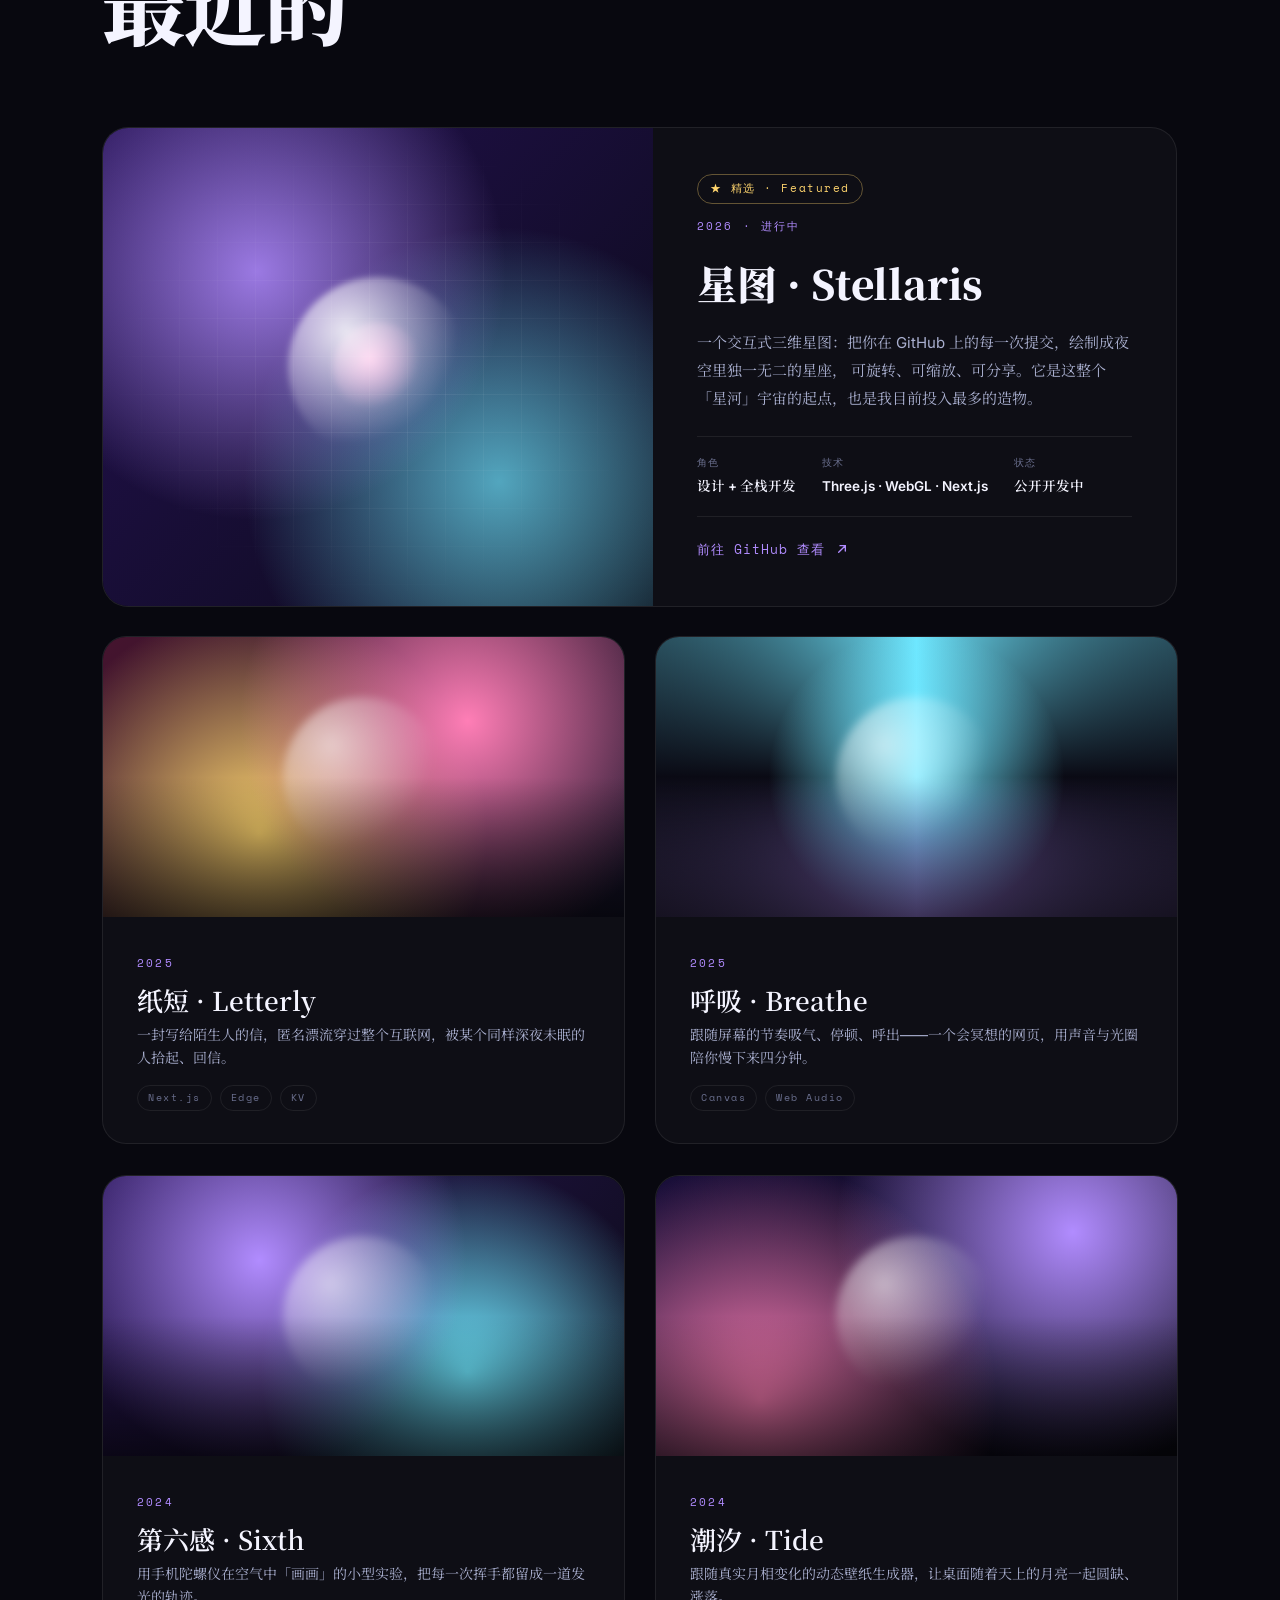
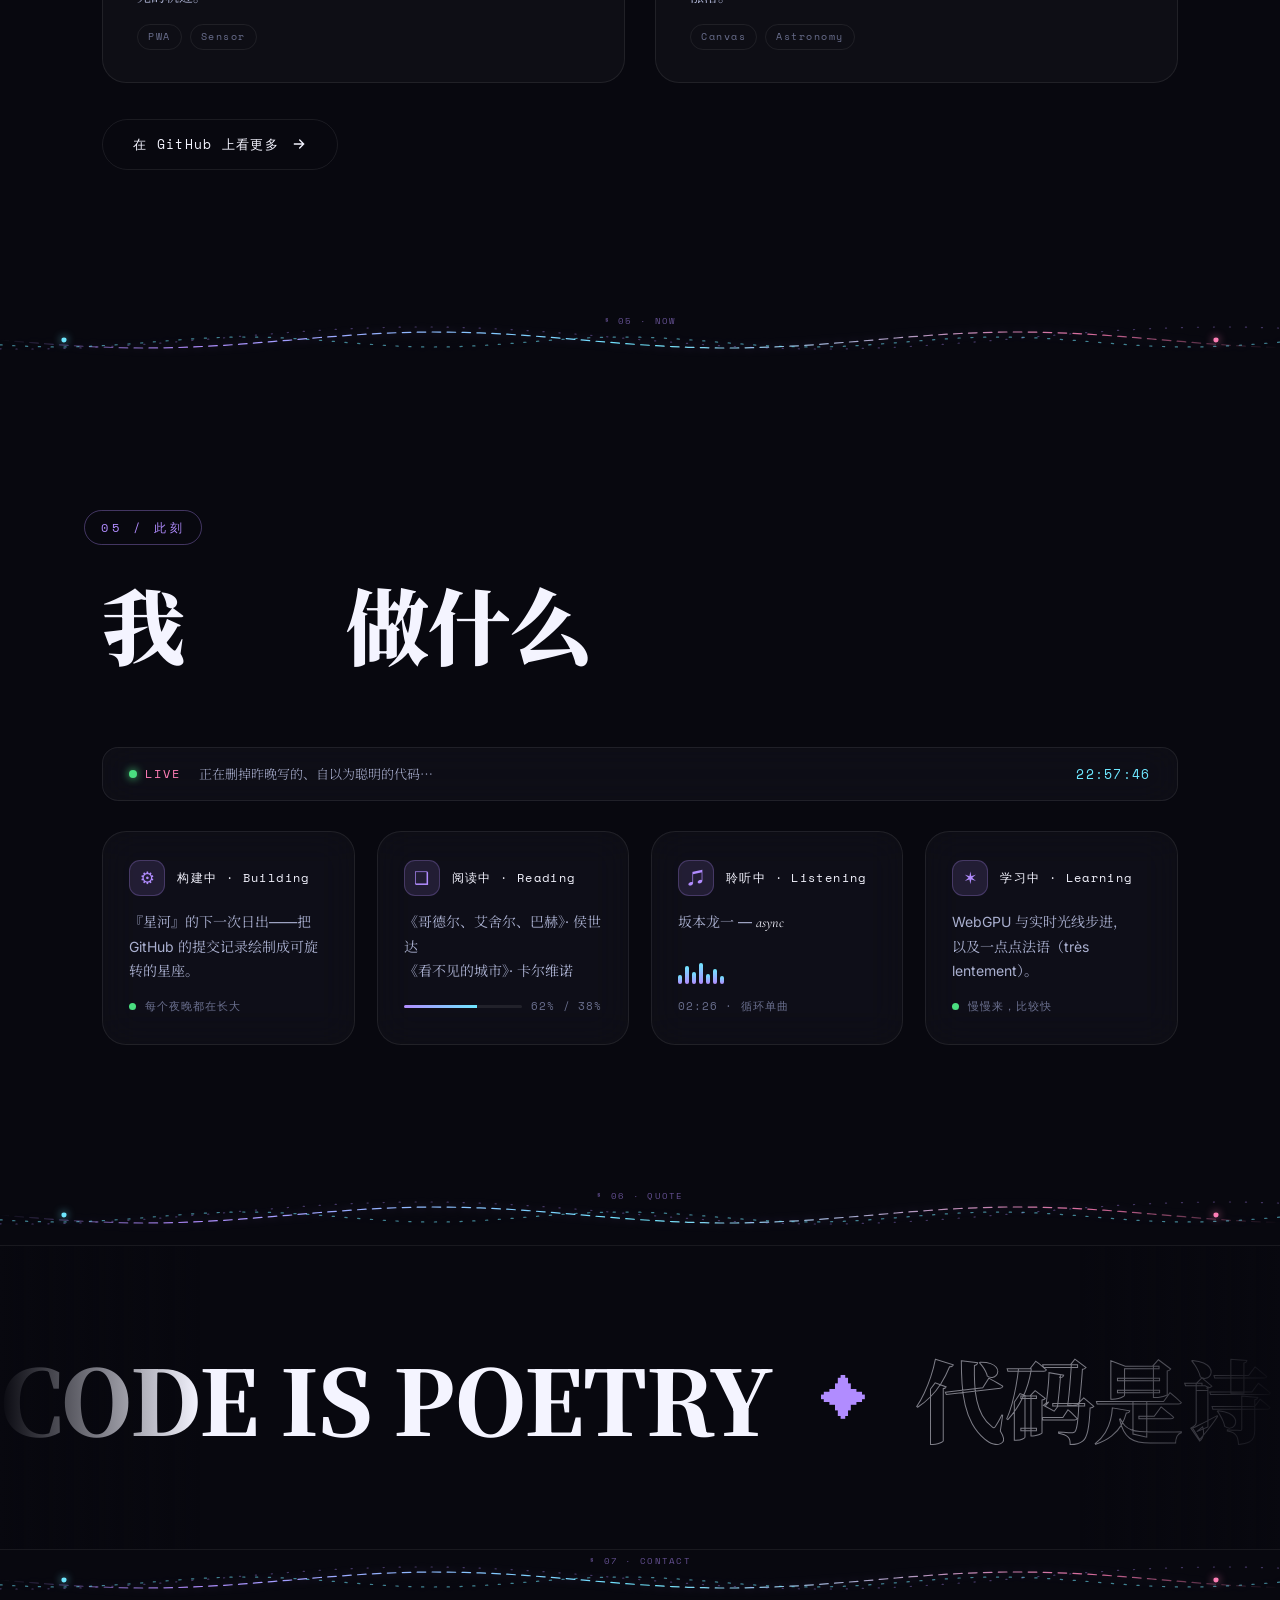
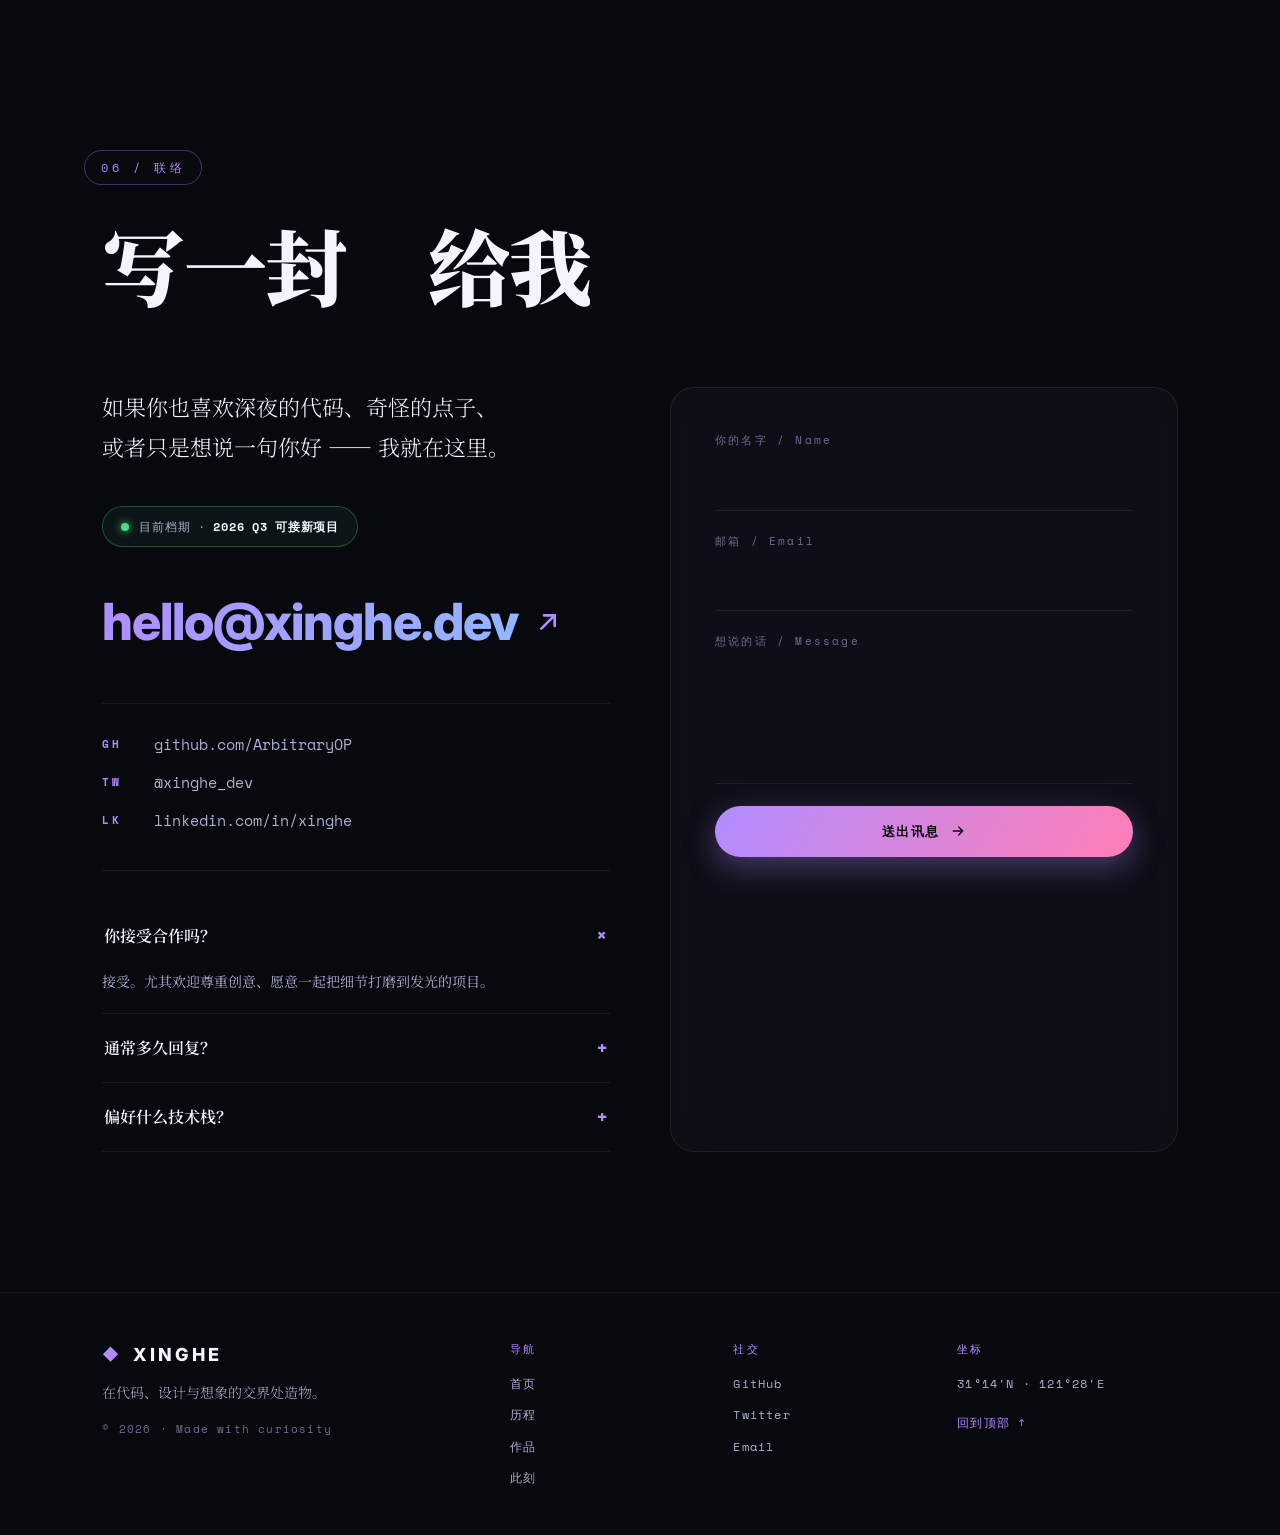
==== commit 323c16be: "优化并新增星河主页动画 + 补全 prefers-reduced-motion 无障碍 优化（对照 emil-anim 动画原则）: - 补全无障碍：styles.css 增加 prefers-red" ====
--- a/index.html
+++ b/index.html
@@ -234,19 +234,19 @@
         </div>
 
         <div class="about-side">
-          <div class="stat-card glass spotlight">
+          <div class="stat-card glass spotlight" data-reveal="scale" style="--i:0">
             <div class="stat-num" data-target="7">0</div>
             <div class="stat-label">年开发经验</div>
           </div>
-          <div class="stat-card glass spotlight">
+          <div class="stat-card glass spotlight" data-reveal="scale" style="--i:1">
             <div class="stat-num" data-target="42">0</div>
             <div class="stat-label">完成项目</div>
           </div>
-          <div class="stat-card glass spotlight">
+          <div class="stat-card glass spotlight" data-reveal="scale" style="--i:2">
             <div class="stat-num" data-target="128">0</div>
             <div class="stat-label">咖啡 / 周</div>
           </div>
-          <div class="stat-card glass spotlight">
+          <div class="stat-card glass spotlight" data-reveal="scale" style="--i:3">
             <div class="stat-num infinity">∞</div>
             <div class="stat-label">想做的事</div>
           </div>
@@ -339,7 +339,7 @@
       </div>
 
       <div class="skills-wrap">
-        <div class="skill-row glass spotlight">
+        <div class="skill-row glass spotlight" data-reveal style="--i:0">
           <div class="skill-head">
             <span class="skill-name">前端工程 · Frontend</span>
             <span class="skill-percent" data-target="95">0%</span>
@@ -350,7 +350,7 @@
           </div>
         </div>
 
-        <div class="skill-row glass spotlight">
+        <div class="skill-row glass spotlight" data-reveal style="--i:1">
           <div class="skill-head">
             <span class="skill-name">视觉与动效 · Motion</span>
             <span class="skill-percent" data-target="88">0%</span>
@@ -361,7 +361,7 @@
           </div>
         </div>
 
-        <div class="skill-row glass spotlight">
+        <div class="skill-row glass spotlight" data-reveal style="--i:2">
           <div class="skill-head">
             <span class="skill-name">后端与数据 · Backend</span>
             <span class="skill-percent" data-target="80">0%</span>
@@ -372,7 +372,7 @@
           </div>
         </div>
 
-        <div class="skill-row glass spotlight">
+        <div class="skill-row glass spotlight" data-reveal style="--i:3">
           <div class="skill-head">
             <span class="skill-name">创意编程 · Creative Coding</span>
             <span class="skill-percent" data-target="92">0%</span>
@@ -383,7 +383,7 @@
           </div>
         </div>
 
-        <div class="skill-row glass spotlight">
+        <div class="skill-row glass spotlight" data-reveal style="--i:4">
           <div class="skill-head">
             <span class="skill-name">工具与协作 · Tooling</span>
             <span class="skill-percent" data-target="85">0%</span>
@@ -414,7 +414,7 @@
       </div>
 
       <!-- 精选大卡 -->
-      <a href="https://github.com/ArbitraryOP" target="_blank" rel="noopener" class="work-featured tilt-card spotlight">
+      <a href="https://github.com/ArbitraryOP" target="_blank" rel="noopener" class="work-featured tilt-card spotlight" data-reveal="scale">
         <div class="wf-visual">
           <div class="wf-orb"></div>
           <div class="wf-orb o2"></div>
--- a/styles.css
+++ b/styles.css
@@ -584,7 +584,7 @@
   transform: translateY(110%) rotate(8deg);
   opacity: 0;
   filter: blur(8px);
-  transition: transform 1s var(--ease-out), opacity 1s var(--ease-out), filter 1s var(--ease-out);
+  transition: transform .7s var(--ease-out), opacity .7s var(--ease-out), filter .7s var(--ease-out);
 }
 [data-split-words].in .word-inner {
   transform: translateY(0) rotate(0);
@@ -598,7 +598,7 @@
   opacity: 0;
   transform: translateY(0.9em) rotate(6deg) scale(0.9);
   filter: blur(10px);
-  transition: transform .9s var(--ease-out), opacity .9s var(--ease-out), filter .9s var(--ease-out);
+  transition: transform .7s var(--ease-out), opacity .7s var(--ease-out), filter .7s var(--ease-out);
 }
 [data-split].in .char {
   opacity: 1;
@@ -609,13 +609,13 @@
 /* 简单淡入 */
 .fade-up {
   opacity: 0;
-  transform: translateY(30px);
-  transition: opacity 1s var(--ease-out), transform 1s var(--ease-out);
+  transform: translateY(24px);
+  transition: opacity .8s var(--ease-out), transform .8s var(--ease-out);
 }
 .fade-up.in { opacity: 1; transform: translateY(0); }
-.delay-3 { transition-delay: .9s; }
-.delay-4 { transition-delay: 1.1s; }
-.delay-5 { transition-delay: 1.3s; }
+.delay-3 { transition-delay: .42s; }
+.delay-4 { transition-delay: .56s; }
+.delay-5 { transition-delay: .70s; }
 
 /* =========================================================
    9. 玻璃拟态 + 聚光
@@ -841,7 +841,7 @@
   font-family: "Space Mono", monospace;
   font-size: 13px;
   letter-spacing: 0.12em;
-  transition: transform .35s var(--ease-out), background .35s, color .35s, box-shadow .35s, border-color .35s;
+  transition: transform .35s var(--ease-out), scale .14s var(--ease-out), background .35s, color .35s, box-shadow .35s, border-color .35s;
   border: 1px solid transparent;
   position: relative;
   overflow: hidden;
@@ -849,6 +849,8 @@
 }
 .btn svg { width: 16px; height: 16px; transition: transform .3s var(--ease-out); }
 .btn:hover svg { transform: translateX(4px); }
+/* 按下回弹（独立 scale 属性，与磁吸 translate 组合不冲突） */
+.btn:active { scale: .97; }
 
 .btn-primary {
   background: linear-gradient(120deg, var(--accent), var(--accent-3));
@@ -1585,3 +1587,42 @@
   .contact-form     { padding: 28px; }
   .footer           { flex-direction: column; gap: 10px; text-align: center; }
 }
+
+/* =========================================================
+   18. 按下反馈 · press feedback
+   用独立的 scale 属性，可与磁吸 translate / 卡片 tilt 的 transform 叠加
+   ========================================================= */
+.work-card:active,
+.work-featured:active { scale: .99; }
+.big-mail:active,
+.works-more:active,
+.back-top:active { scale: .97; }
+
+/* =========================================================
+   19. 无障碍 · 尊重「减少动态效果」(prefers-reduced-motion)
+   关停装饰性循环动画，把入场过渡压到瞬时，但保留最终可见状态
+   （连续型 canvas / WebGL 动画在各自的 JS 模块里另行关停）
+   ========================================================= */
+@media (prefers-reduced-motion: reduce) {
+  html { scroll-behavior: auto; }
+
+  *, *::before, *::after {
+    animation-duration: .001ms !important;
+    animation-delay: 0ms !important;
+    animation-iteration-count: 1 !important;
+    transition-duration: .001ms !important;
+    transition-delay: 0ms !important;
+  }
+
+  /* 直接给到最终态，避免「卡在中途 / 不可见」 */
+  .loader { display: none !important; }
+  .nav-bar { transform: translateX(-50%) !important; opacity: 1 !important; }
+  .section-indicator { transform: translateY(-50%) !important; opacity: 1 !important; }
+  .side-deco { opacity: 1 !important; }
+  .hero-constellation { opacity: .7 !important; }
+  .cons-lines line { stroke-dashoffset: 0 !important; }
+  .cons-stars circle { opacity: 1 !important; }
+  .char,
+  .word-inner,
+  .fade-up { opacity: 1 !important; transform: none !important; filter: none !important; }
+}
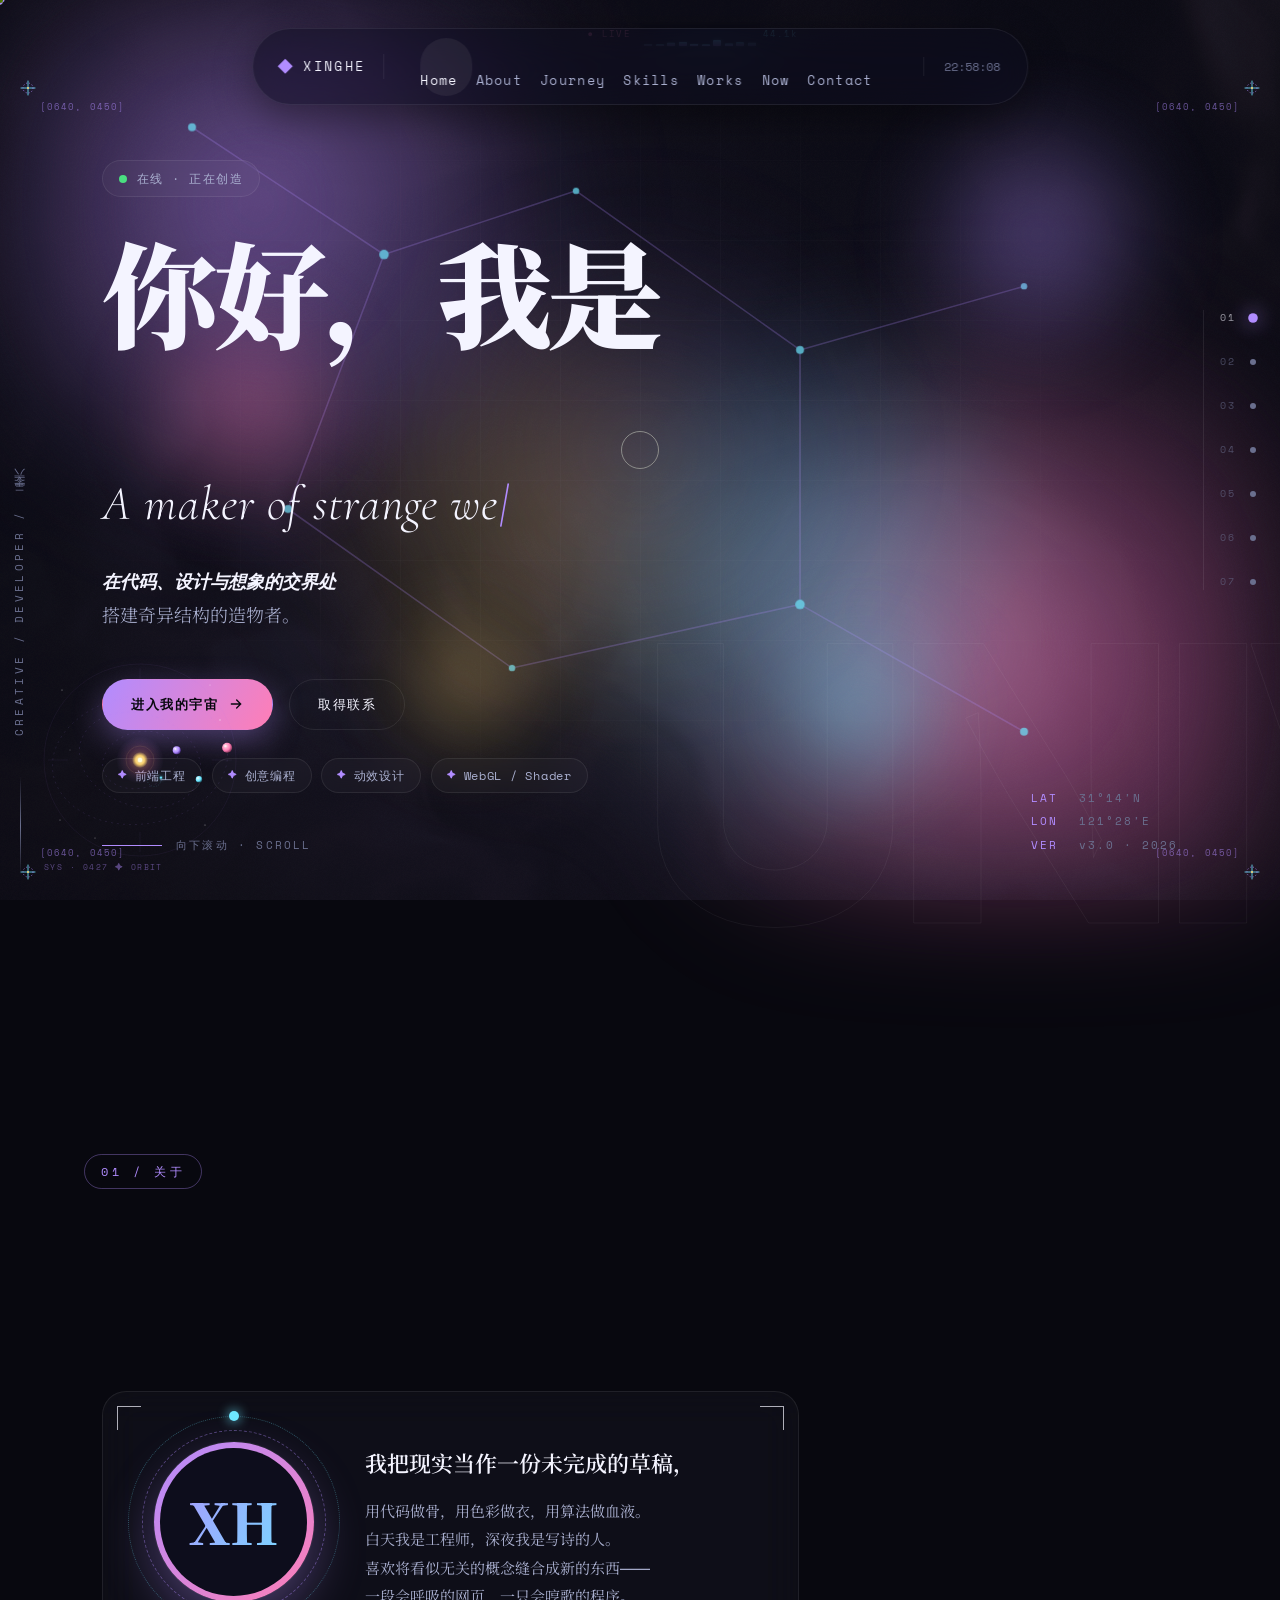
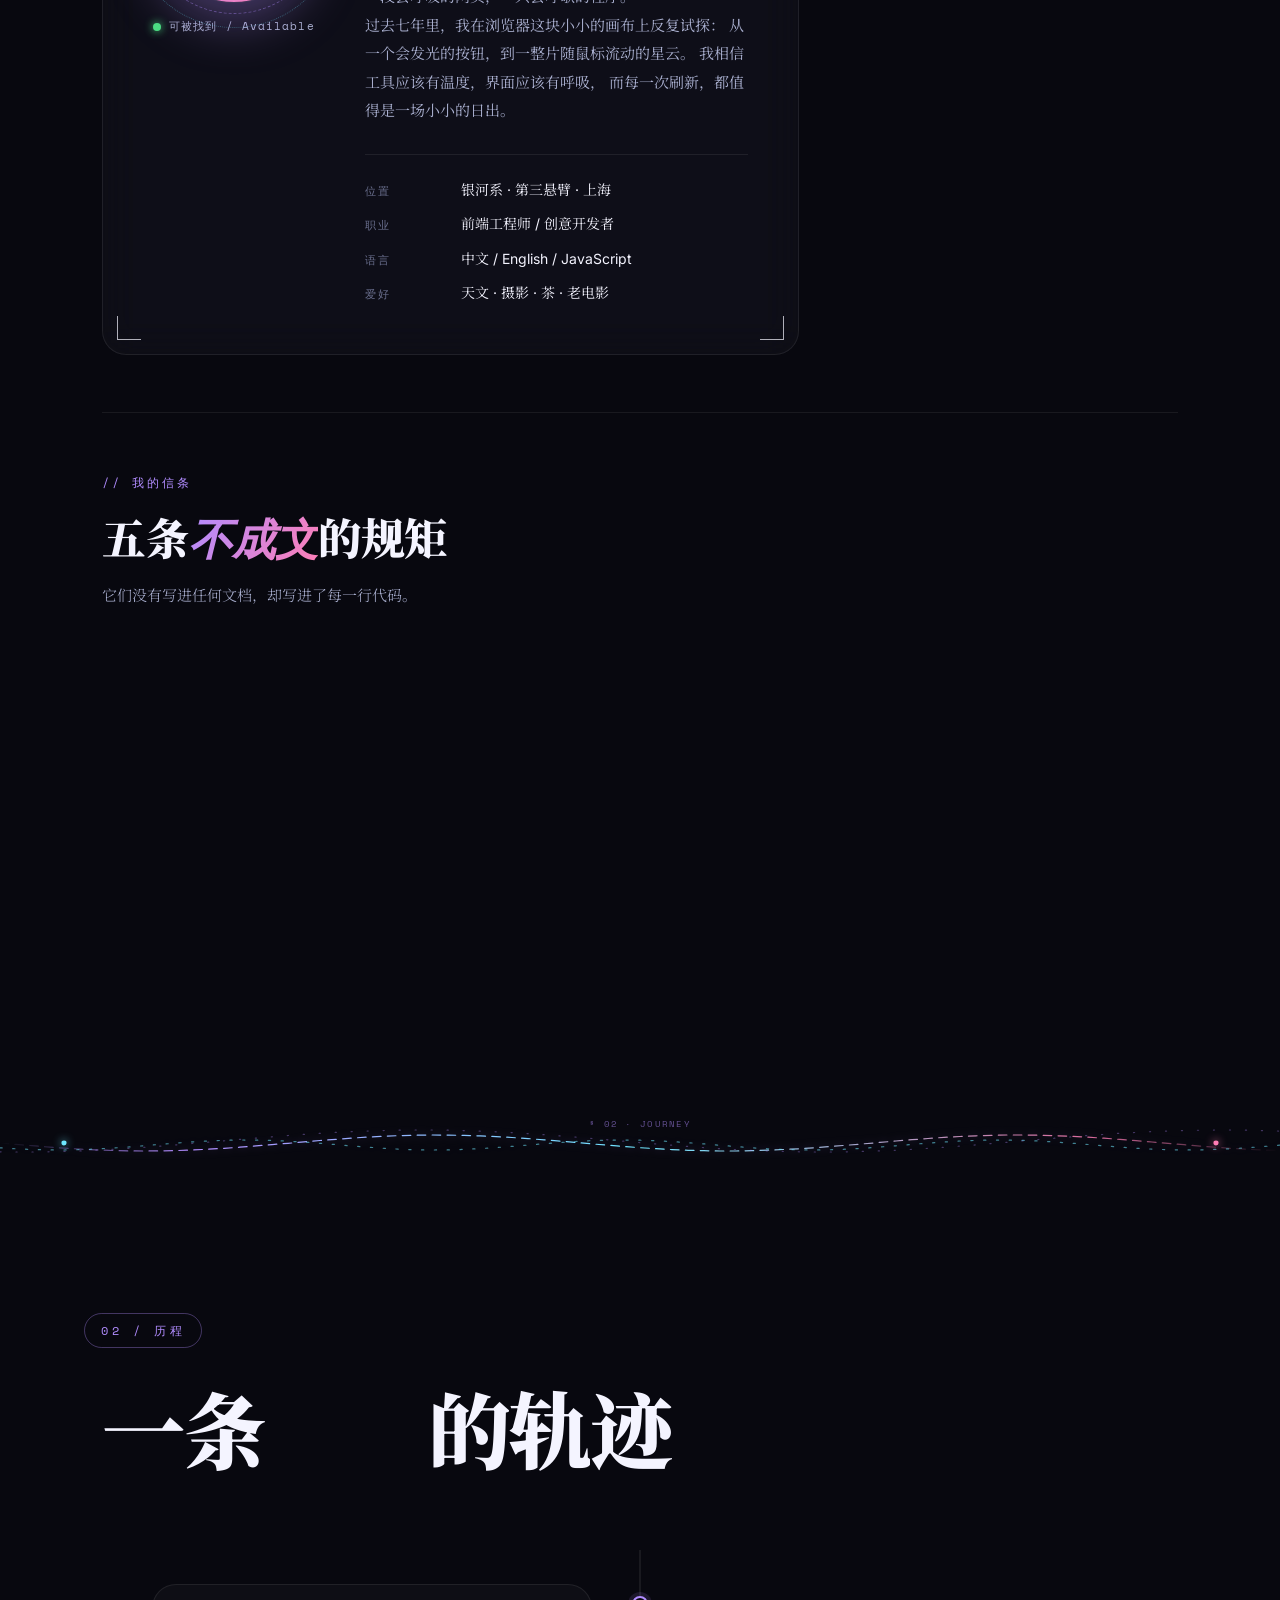
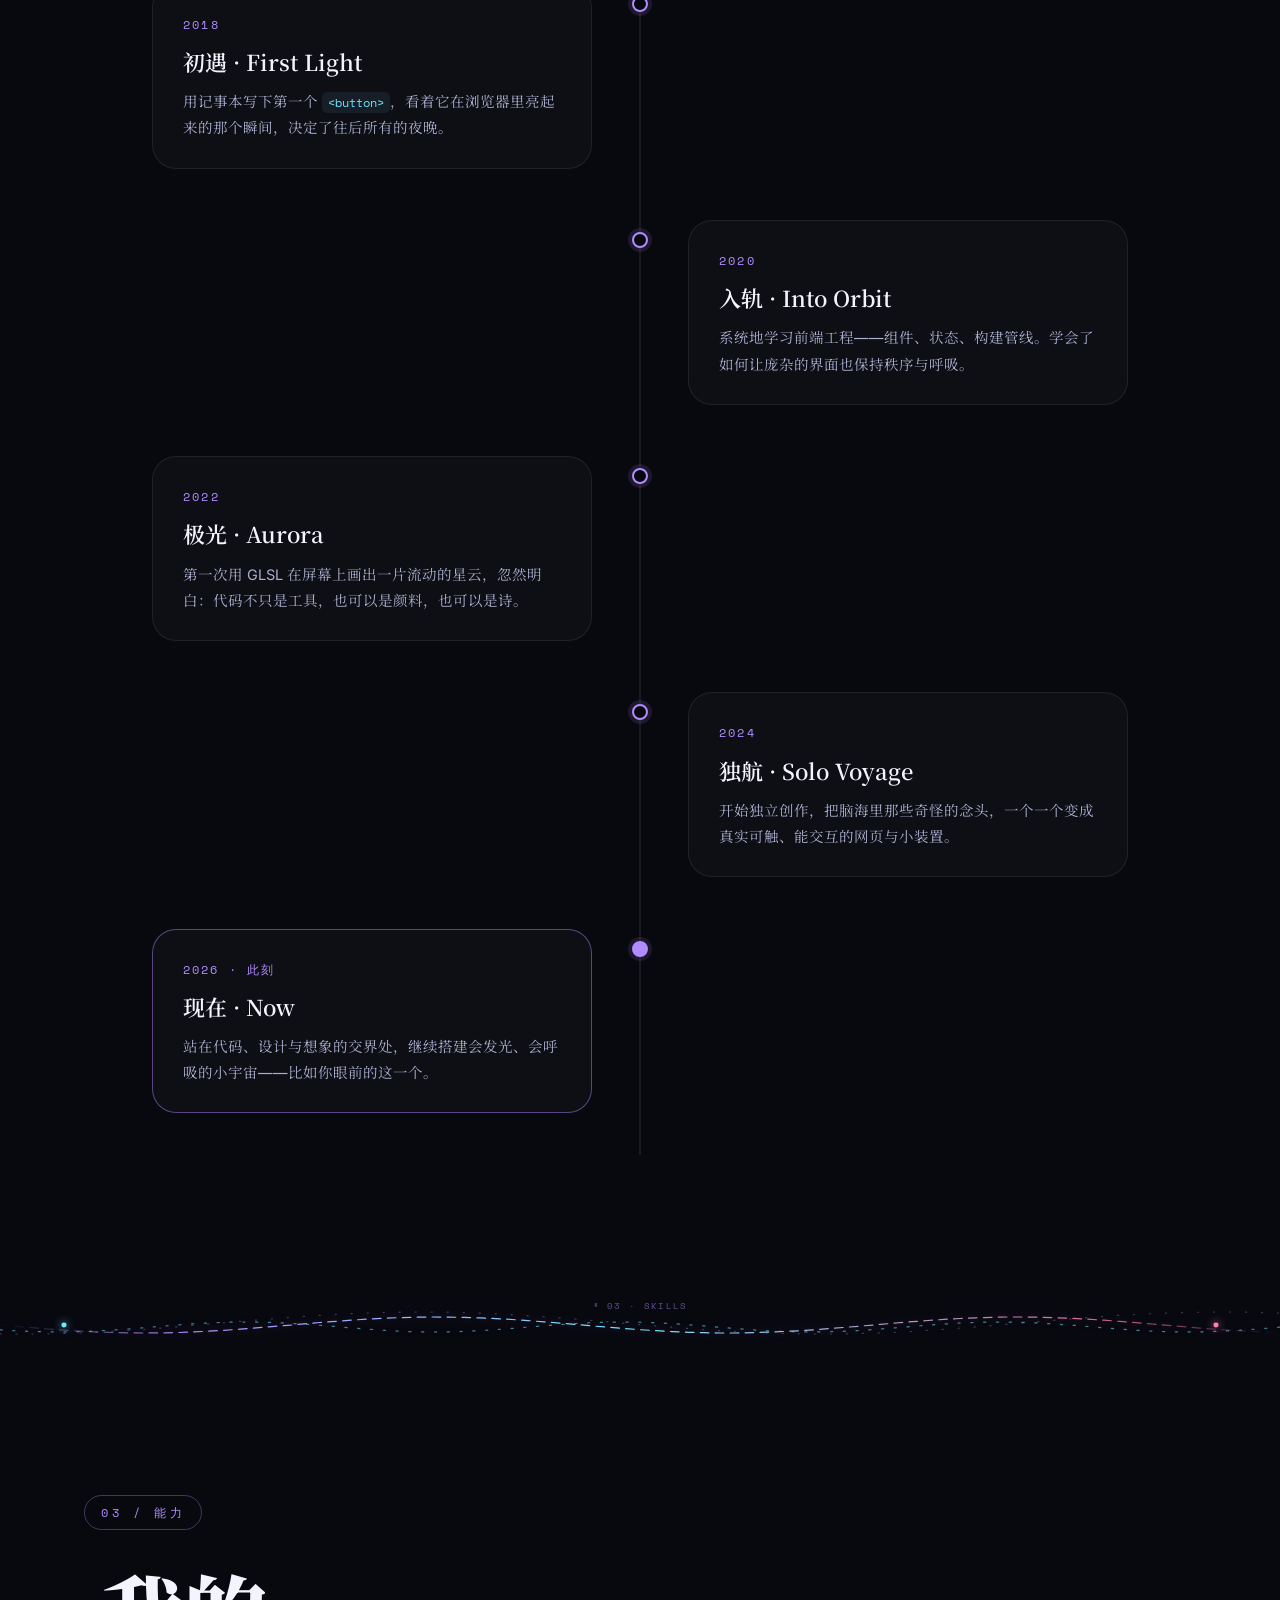
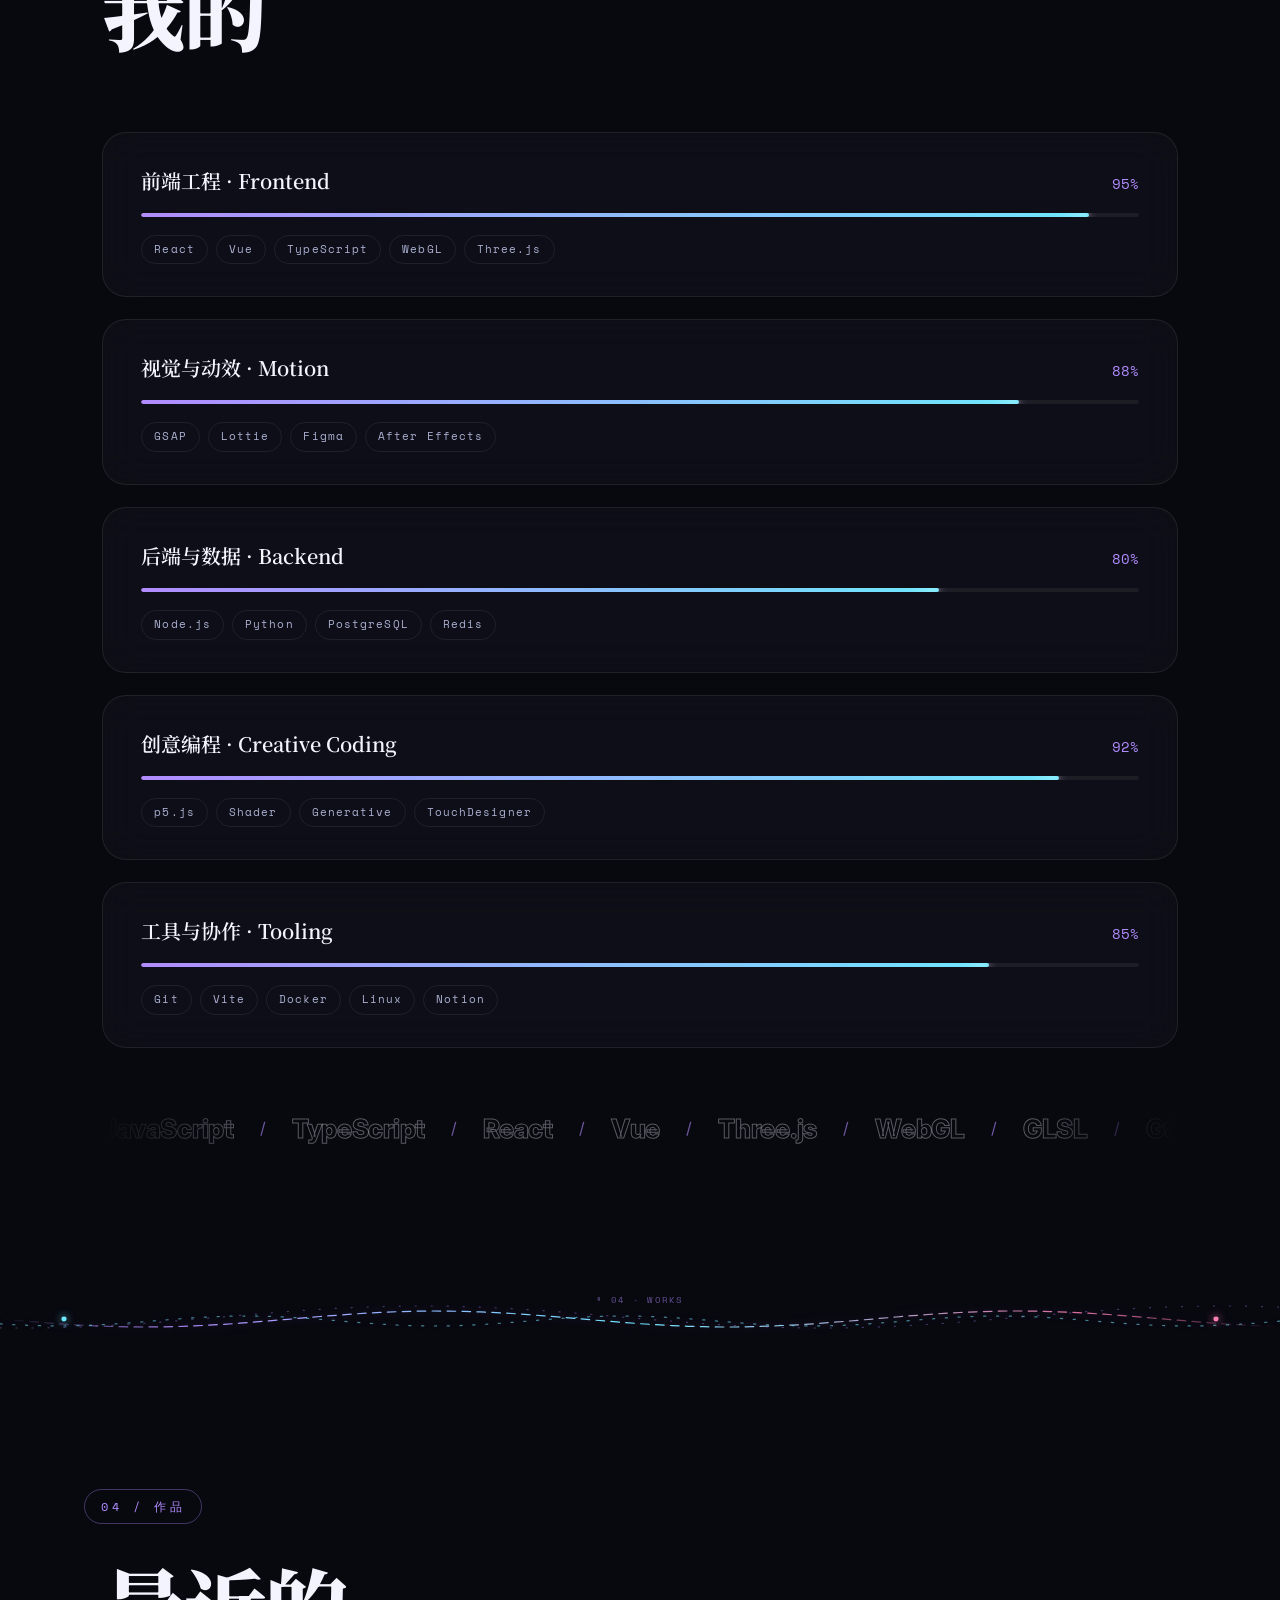
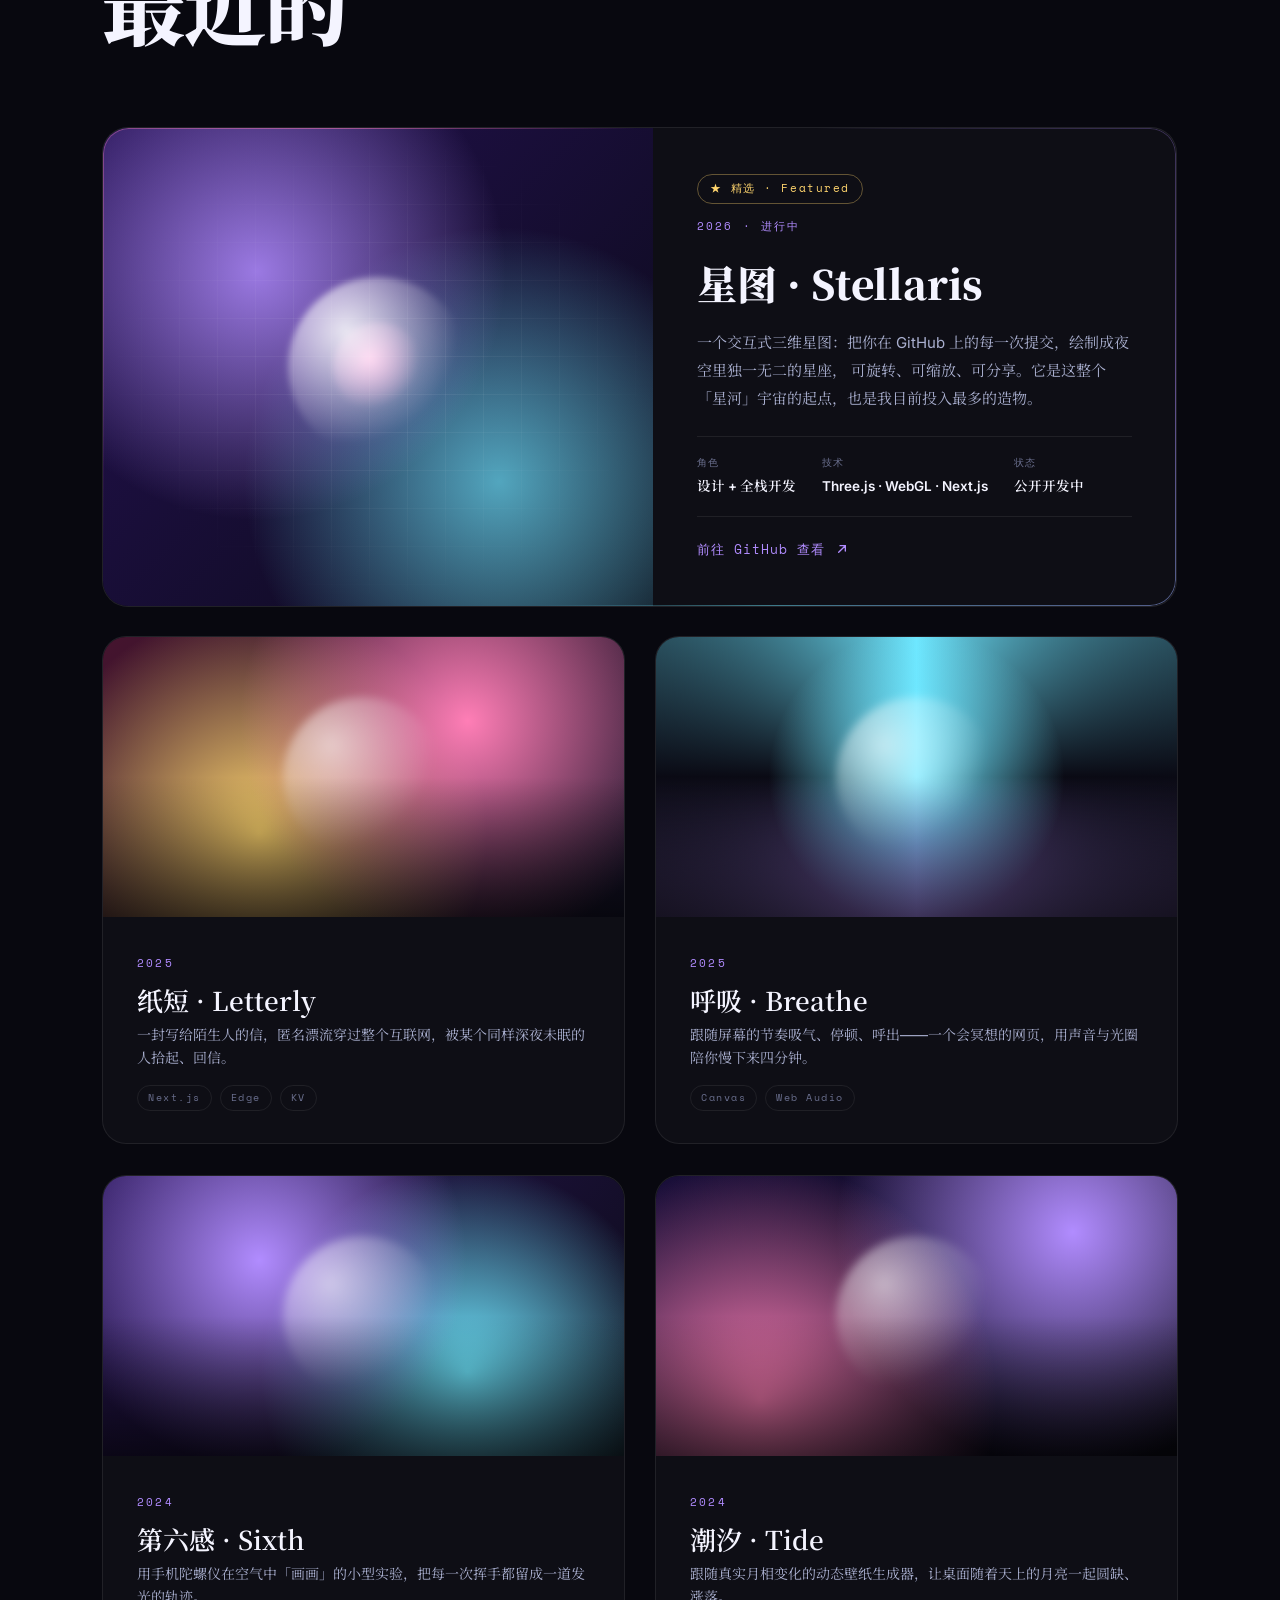
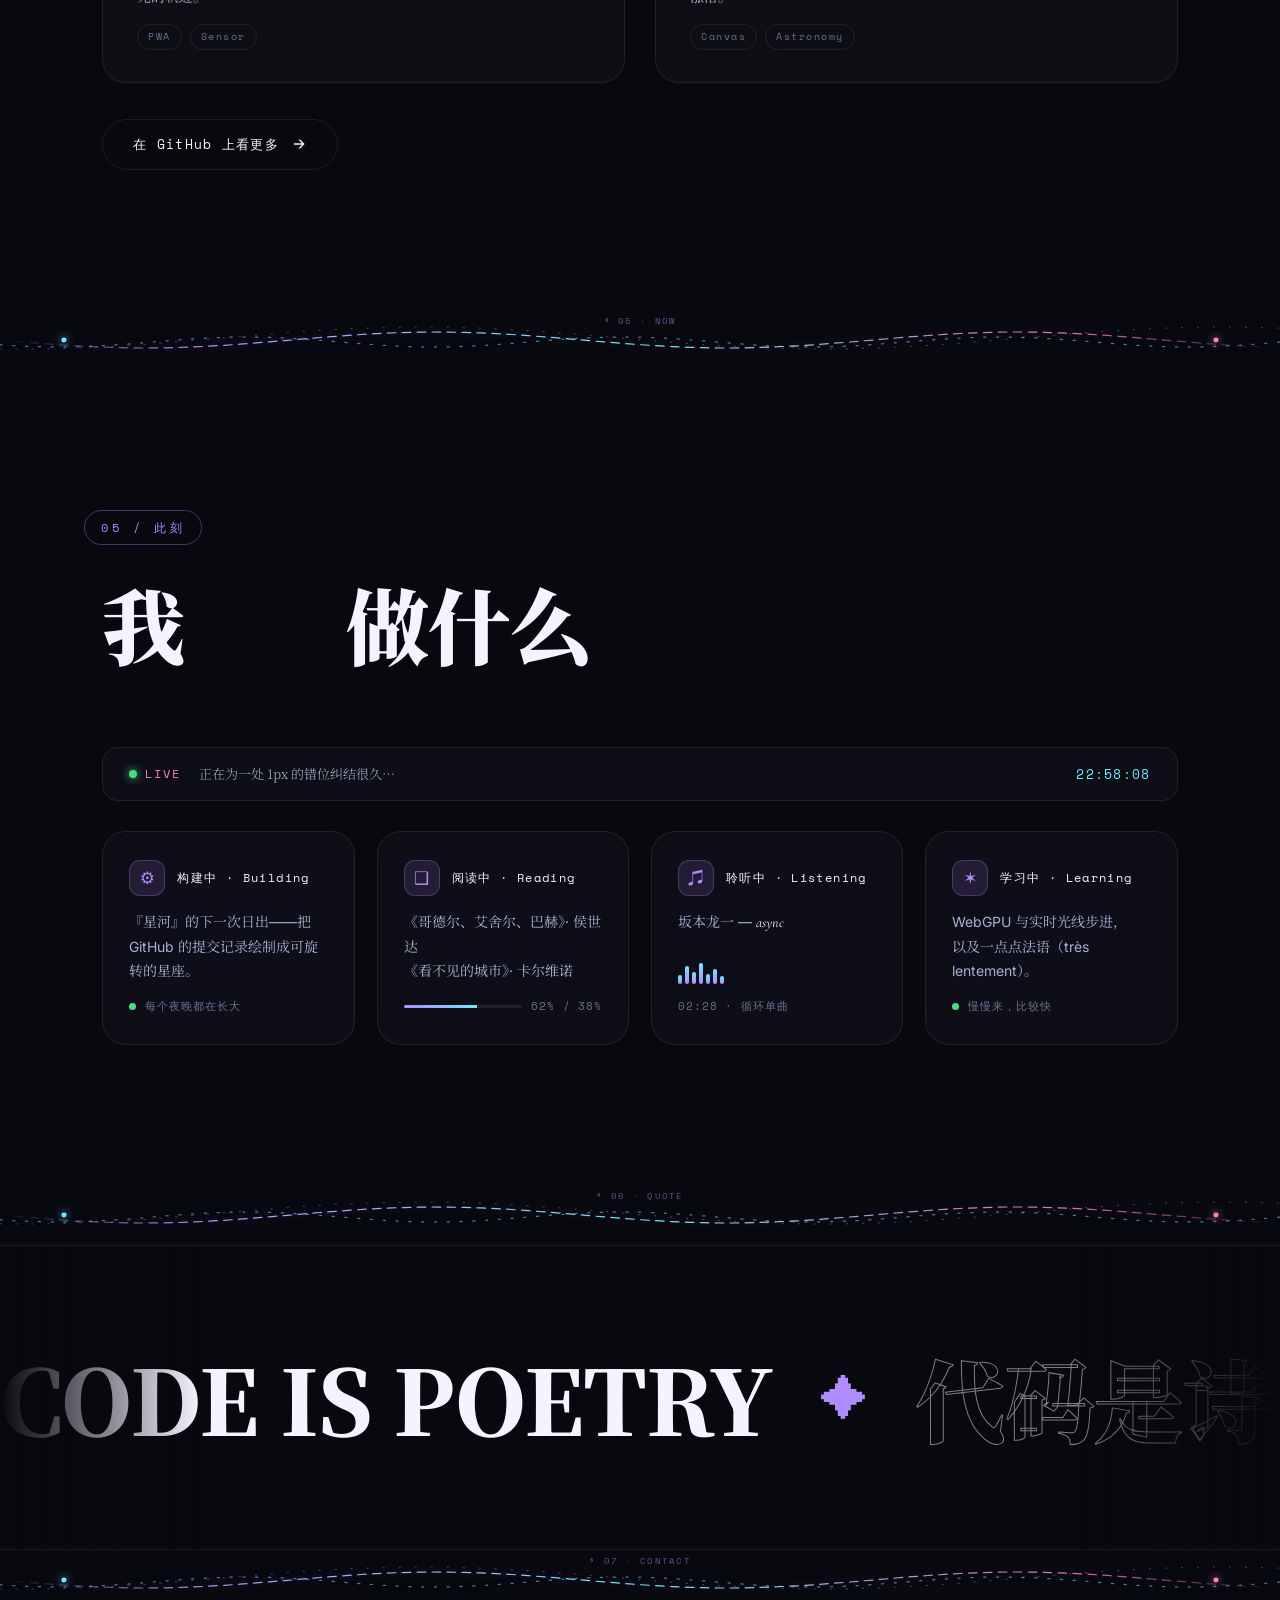
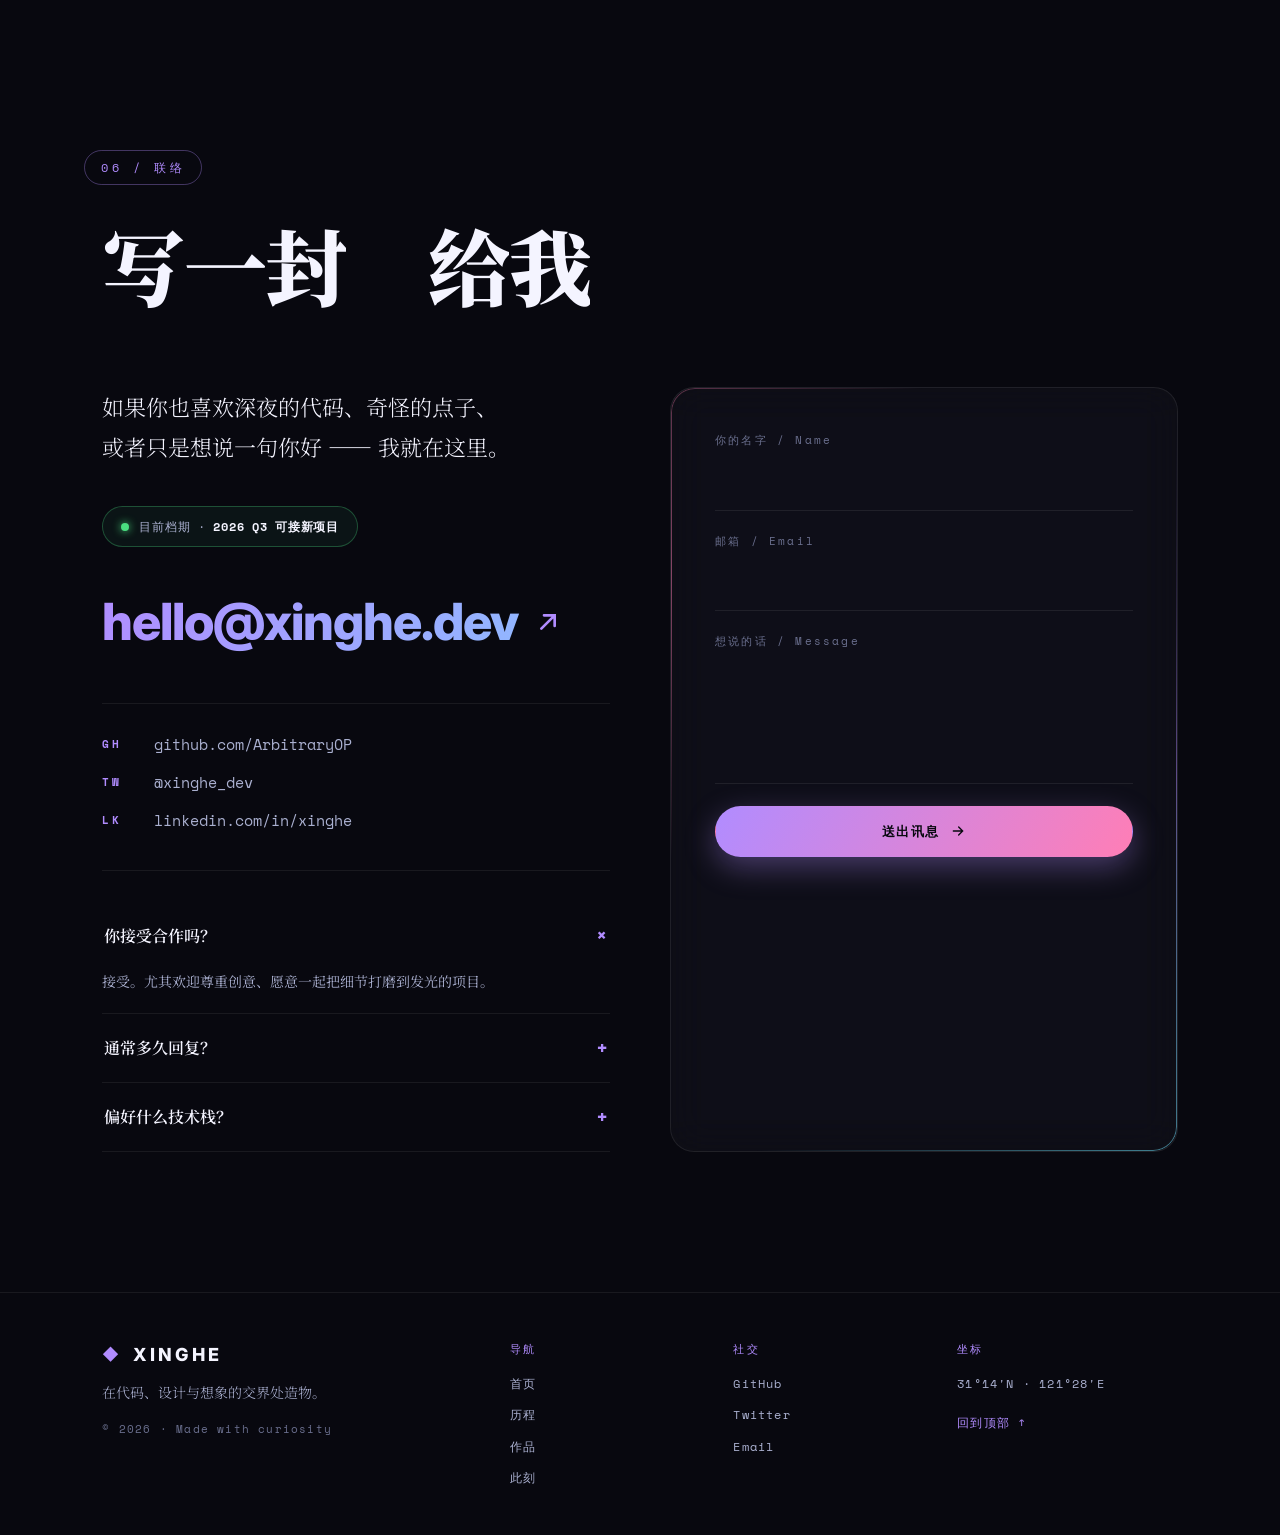
==== commit 8814e12d: "主页动画再美化 + 新增微交互 美化: - 收紧滚动揭示时序：.9s → .7s、位移收小、错峰 .08 → .06s，入场更利落 - 精选项目大卡 + 联系表单加缓慢旋转的渐变描边   （@prop" ====
--- a/index.html
+++ b/index.html
@@ -570,7 +570,7 @@
       </div>
 
       <div class="contact-grid">
-        <div class="contact-info">
+        <div class="contact-info" data-reveal="left">
           <p class="contact-lead">
             如果你也喜欢深夜的代码、奇怪的点子、<br />
             或者只是想说一句你好 —— 我就在这里。
@@ -609,7 +609,7 @@
           </div>
         </div>
 
-        <form class="contact-form glass" id="contactForm">
+        <form class="contact-form glass" id="contactForm" data-reveal="right">
           <div class="form-field">
             <label>你的名字 / Name</label>
             <input type="text" required />
@@ -636,25 +636,25 @@
 
     <!-- ====== 页脚 ====== -->
     <footer class="footer">
-      <div class="foot-col foot-brand">
+      <div class="foot-col foot-brand" data-reveal style="--i:0">
         <div class="foot-logo"><span class="logo-mark">◆</span> XINGHE</div>
         <p>在代码、设计与想象的交界处造物。</p>
         <span class="foot-copy">© 2026 · Made with curiosity</span>
       </div>
-      <div class="foot-col">
+      <div class="foot-col" data-reveal style="--i:1">
         <span class="foot-h">导航</span>
         <a href="#home" data-scramble>首页</a>
         <a href="#journey" data-scramble>历程</a>
         <a href="#works" data-scramble>作品</a>
         <a href="#now" data-scramble>此刻</a>
       </div>
-      <div class="foot-col">
+      <div class="foot-col" data-reveal style="--i:2">
         <span class="foot-h">社交</span>
         <a href="https://github.com/ArbitraryOP" target="_blank" rel="noopener" data-scramble>GitHub</a>
         <a href="#" data-scramble>Twitter</a>
         <a href="mailto:hello@xinghe.dev" data-scramble>Email</a>
       </div>
-      <div class="foot-col foot-end">
+      <div class="foot-col foot-end" data-reveal style="--i:3">
         <span class="foot-h">坐标</span>
         <span class="foot-coord">31°14′N · 121°28′E</span>
         <a href="#home" class="back-top magnetic" data-magnetic data-scramble>回到顶部 ↑</a>
--- a/styles.css
+++ b/styles.css
@@ -1487,8 +1487,19 @@
   font-size: 11px;
   letter-spacing: 0.2em;
 }
-.contact-channels a { transition: color .25s; }
+.contact-channels a { position: relative; transition: color .25s; }
+.contact-channels a::after {
+  content: "";
+  position: absolute;
+  left: 0; right: 0; bottom: -2px;
+  height: 1px;
+  background: linear-gradient(90deg, var(--accent), var(--accent-2));
+  transform: scaleX(0);
+  transform-origin: left;
+  transition: transform .35s var(--ease-out);
+}
 .contact-channels a:hover { color: var(--ink); }
+.contact-channels a:hover::after { transform: scaleX(1); }
 
 .contact-form {
   padding: 44px;
--- a/fx-extra.css
+++ b/fx-extra.css
@@ -10,17 +10,17 @@
    ========================================================= */
 [data-reveal] {
   opacity: 0;
-  transform: translateY(38px);
+  transform: translateY(28px);
   filter: blur(6px);
   transition:
-    opacity .9s var(--ease-out),
-    transform .9s var(--ease-out),
-    filter .9s var(--ease-out);
-  transition-delay: calc(var(--i, 0) * .08s);
-}
-[data-reveal="left"]  { transform: translateX(-46px); }
-[data-reveal="right"] { transform: translateX(46px); }
-[data-reveal="scale"] { transform: translateY(30px) scale(.94); }
+    opacity .7s var(--ease-out),
+    transform .7s var(--ease-out),
+    filter .7s var(--ease-out);
+  transition-delay: calc(var(--i, 0) * .06s);
+}
+[data-reveal="left"]  { transform: translateX(-36px); }
+[data-reveal="right"] { transform: translateX(36px); }
+[data-reveal="scale"] { transform: translateY(24px) scale(.94); }
 [data-reveal].is-revealed {
   opacity: 1;
   transform: none;
@@ -689,10 +689,59 @@
 }
 
 /* =========================================================
+   11.5 关键卡片旋转渐变描边
+   —— 缓慢旋转的 conic 渐变，用 mask 镂空只保留 1px 边框环；
+      强调「精选项目」大卡与「联系表单」两处关键卡片
+   ========================================================= */
+@property --fx-angle {
+  syntax: '<angle>';
+  inherits: false;
+  initial-value: 0deg;
+}
+.work-featured,
+.contact-form { position: relative; }
+.work-featured::after,
+.contact-form::after {
+  content: "";
+  position: absolute;
+  inset: 0;
+  border-radius: inherit;
+  padding: 1px;                       /* 边框环厚度 */
+  background: conic-gradient(from var(--fx-angle, 0deg),
+    transparent          0deg,
+    rgba(177,140,255,0)  36deg,
+    var(--accent)        92deg,
+    var(--accent-2)      150deg,
+    transparent          204deg,
+    transparent          250deg,
+    var(--accent-3)      308deg,
+    transparent          360deg);
+  /* 只保留 padding 区域（边框环），镂空内部 */
+  -webkit-mask:
+    linear-gradient(#000 0 0) content-box,
+    linear-gradient(#000 0 0);
+  -webkit-mask-composite: xor;
+          mask:
+    linear-gradient(#000 0 0) content-box,
+    linear-gradient(#000 0 0);
+          mask-composite: exclude;
+  opacity: .5;
+  pointer-events: none;
+  z-index: 4;
+  animation: fxBorderSpin 7s linear infinite;
+}
+.work-featured:hover::after,
+.contact-form:focus-within::after { opacity: .9; }
+@keyframes fxBorderSpin {
+  to { --fx-angle: 360deg; }
+}
+
+/* =========================================================
    12. 降低动画偏好
    ========================================================= */
 @media (prefers-reduced-motion: reduce) {
   [data-reveal] { opacity: 1 !important; transform: none !important; filter: none !important; }
   .meteor-field { display: none; }
   .tech-track, .now-eq i, .tl-node.now { animation: none !important; }
-}
+  .work-featured::after, .contact-form::after { animation: none !important; }
+}
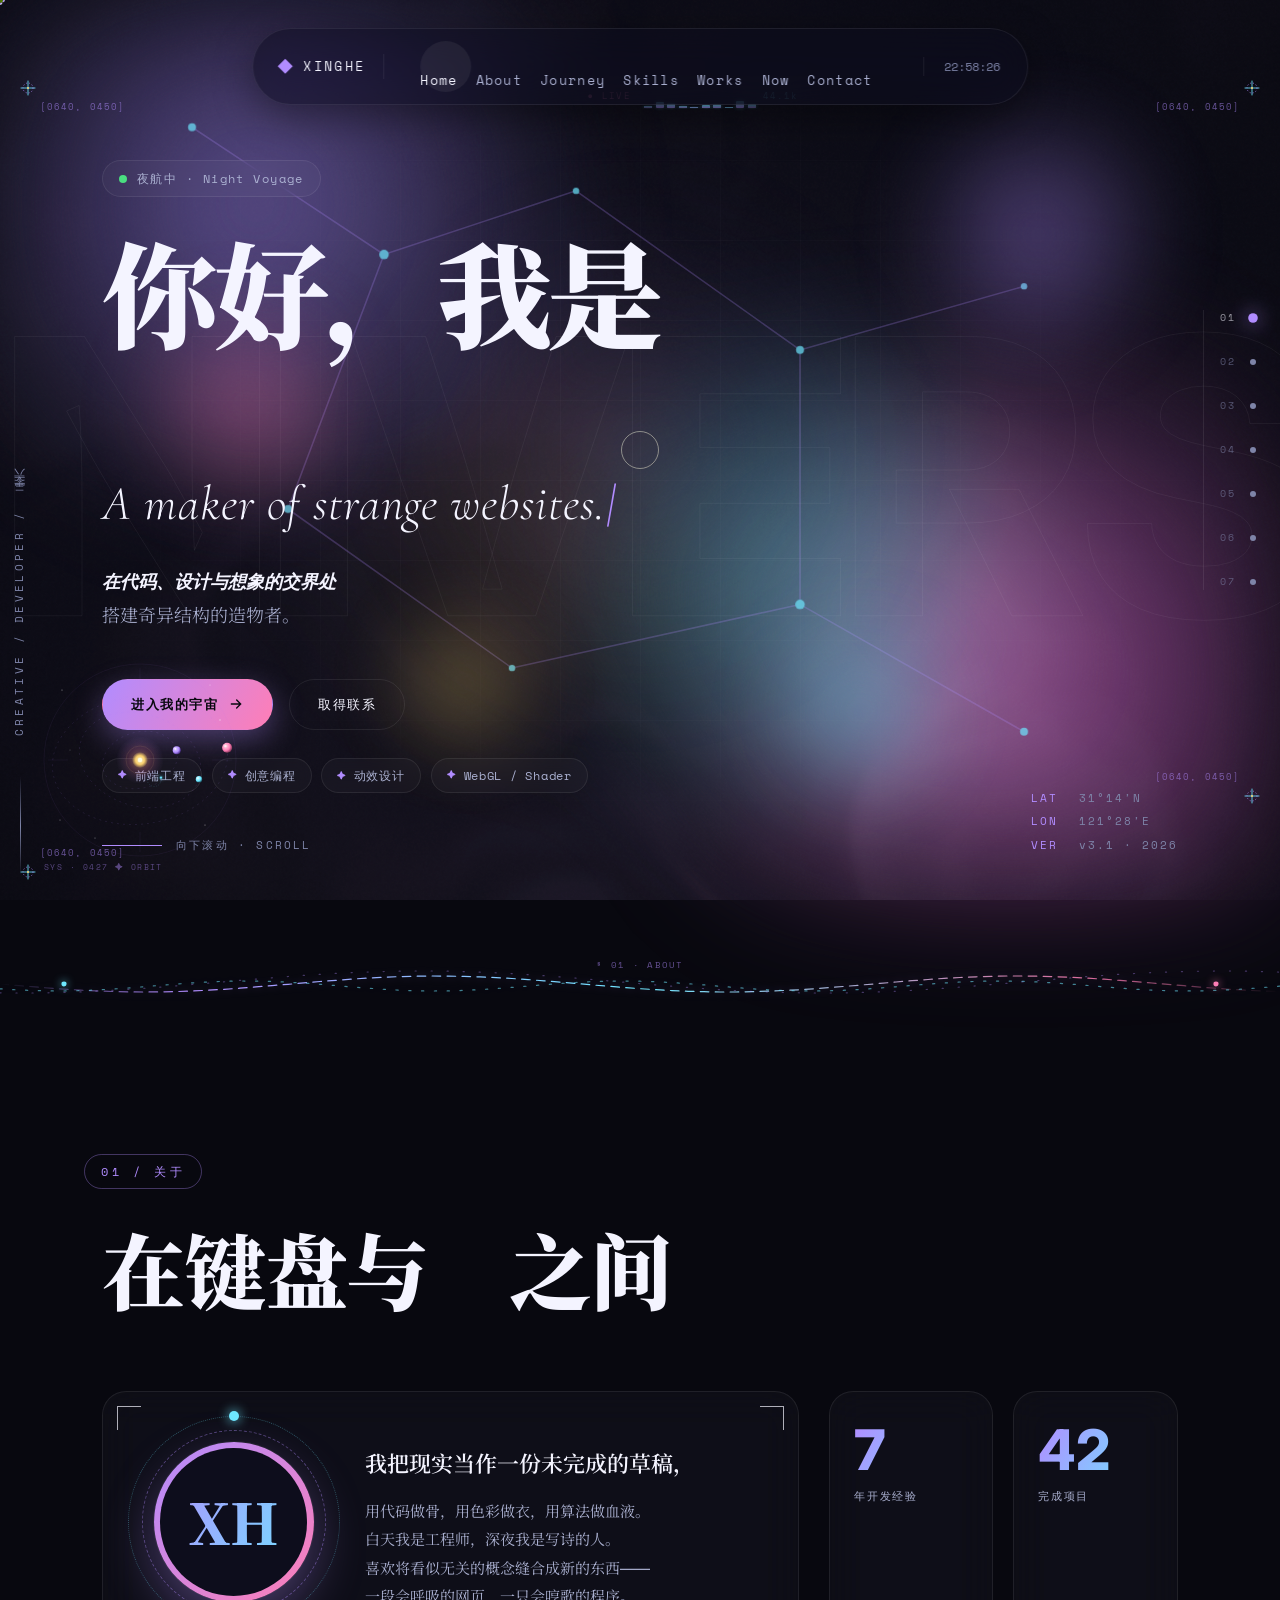
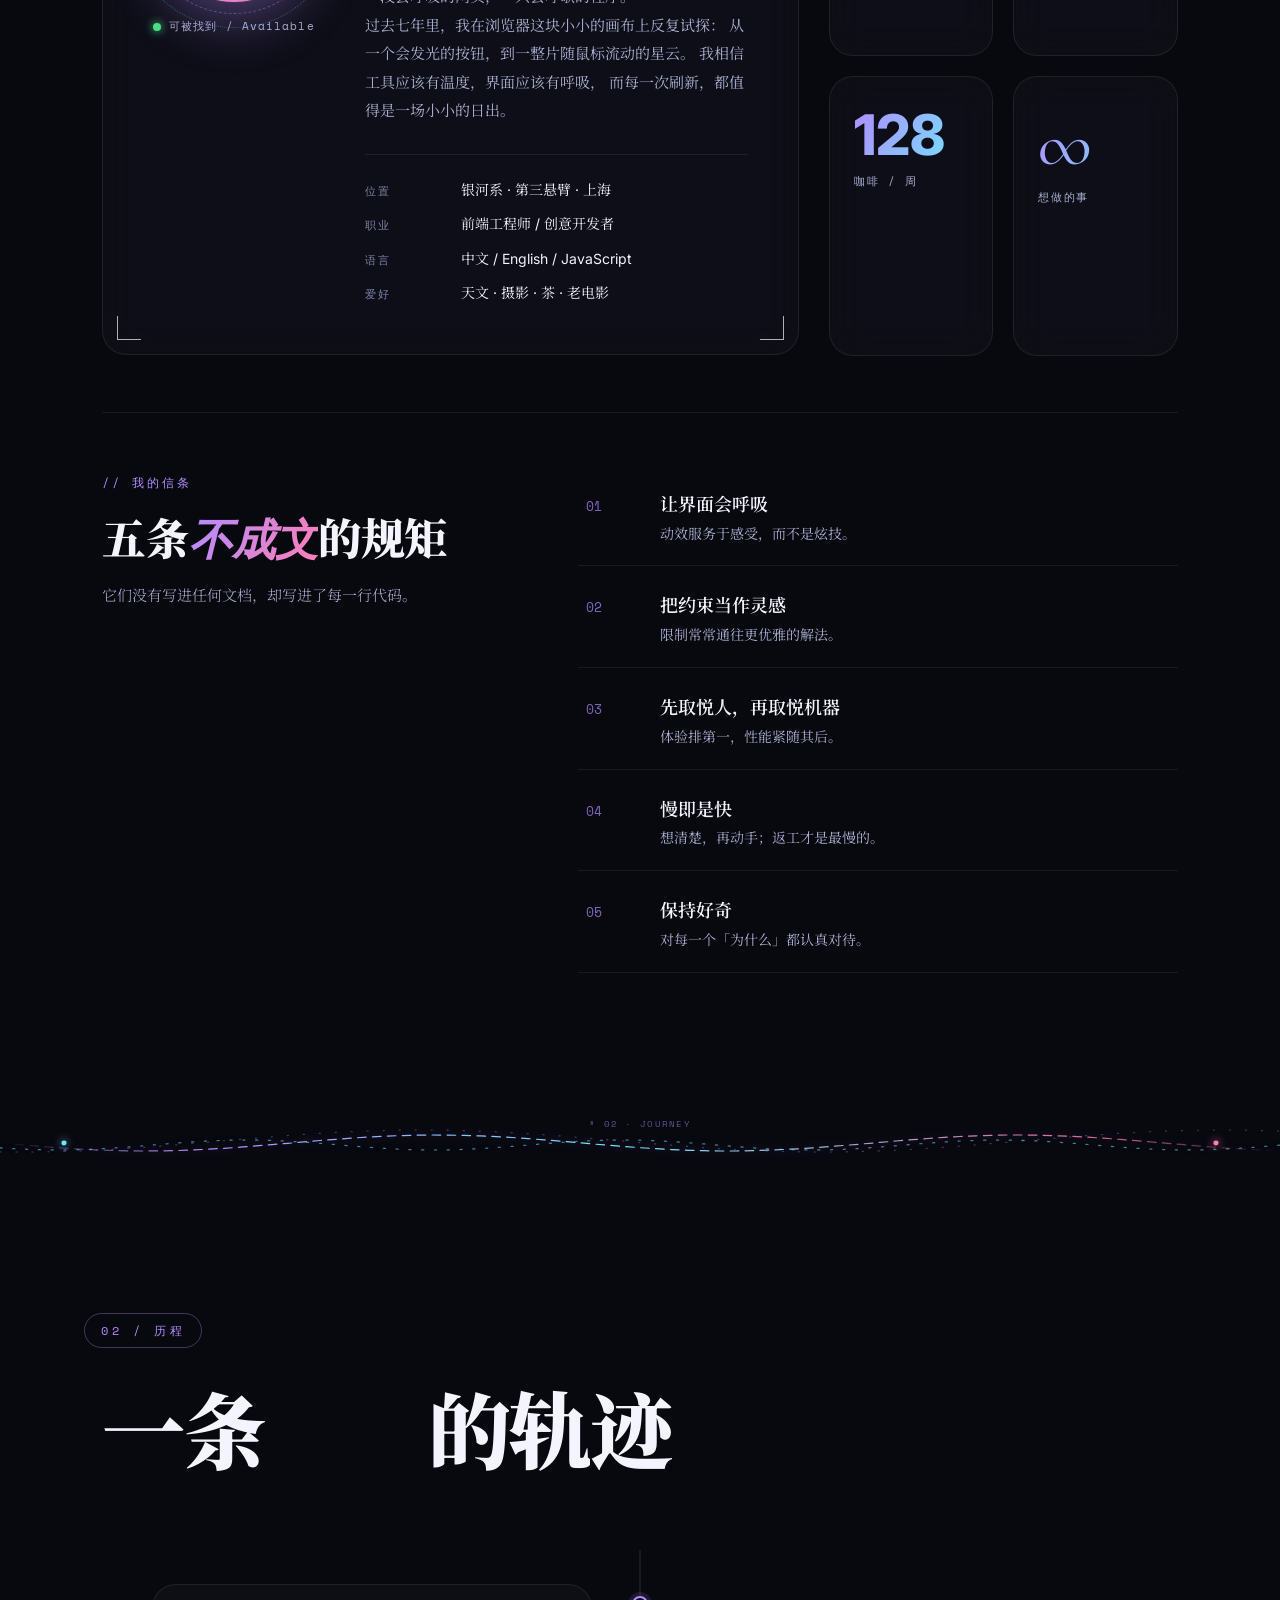
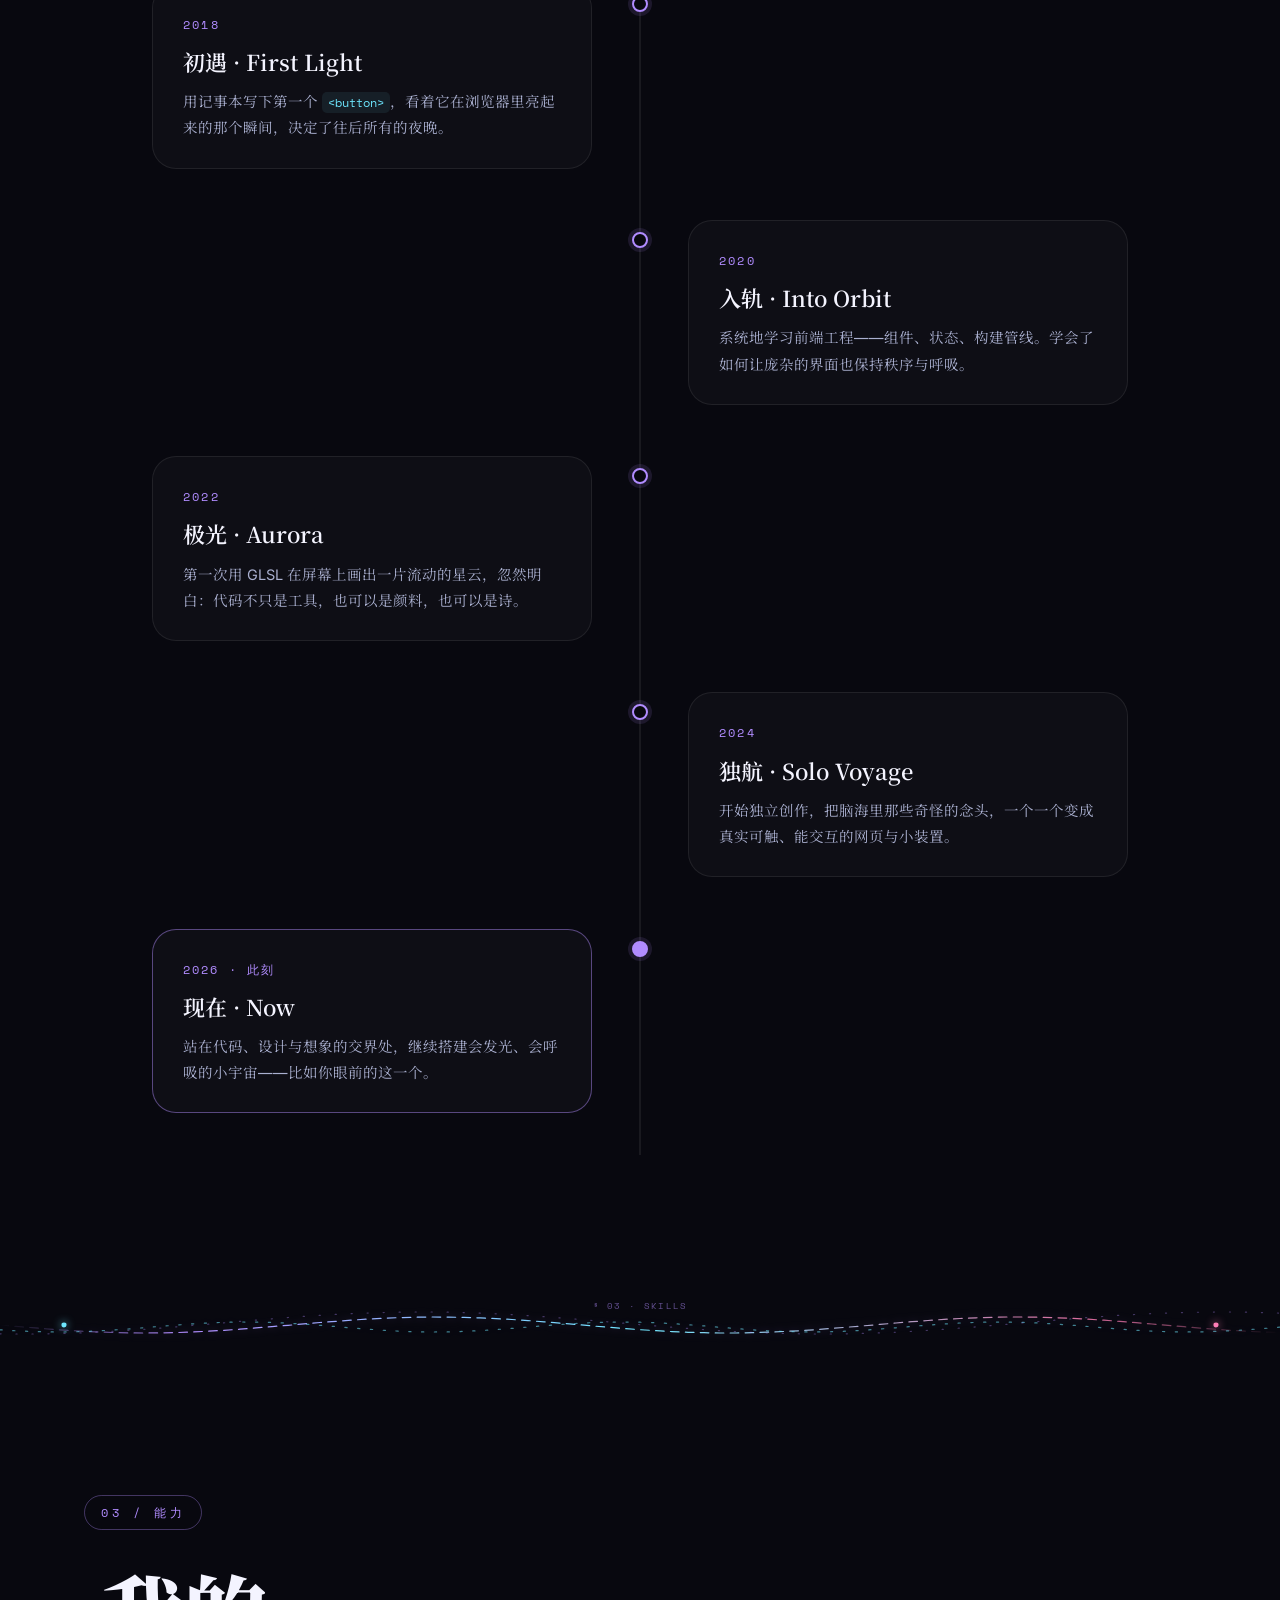
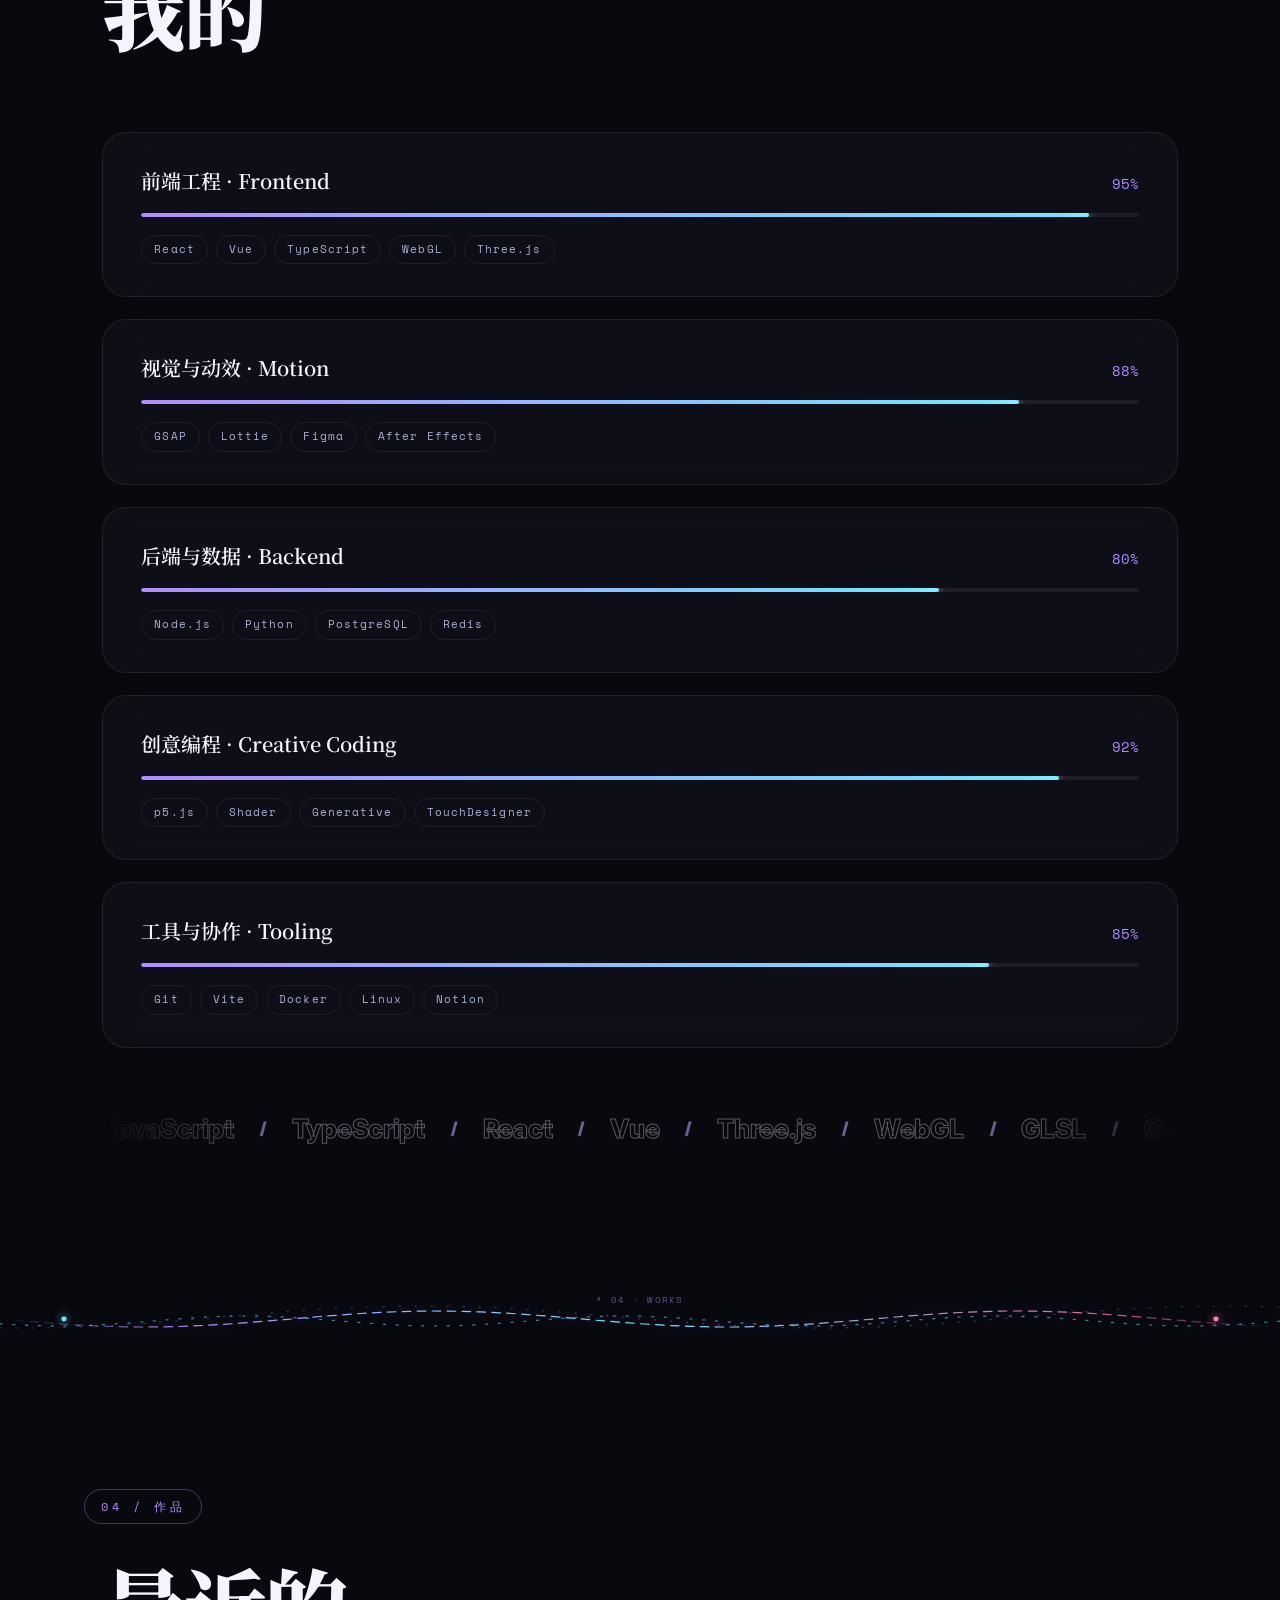
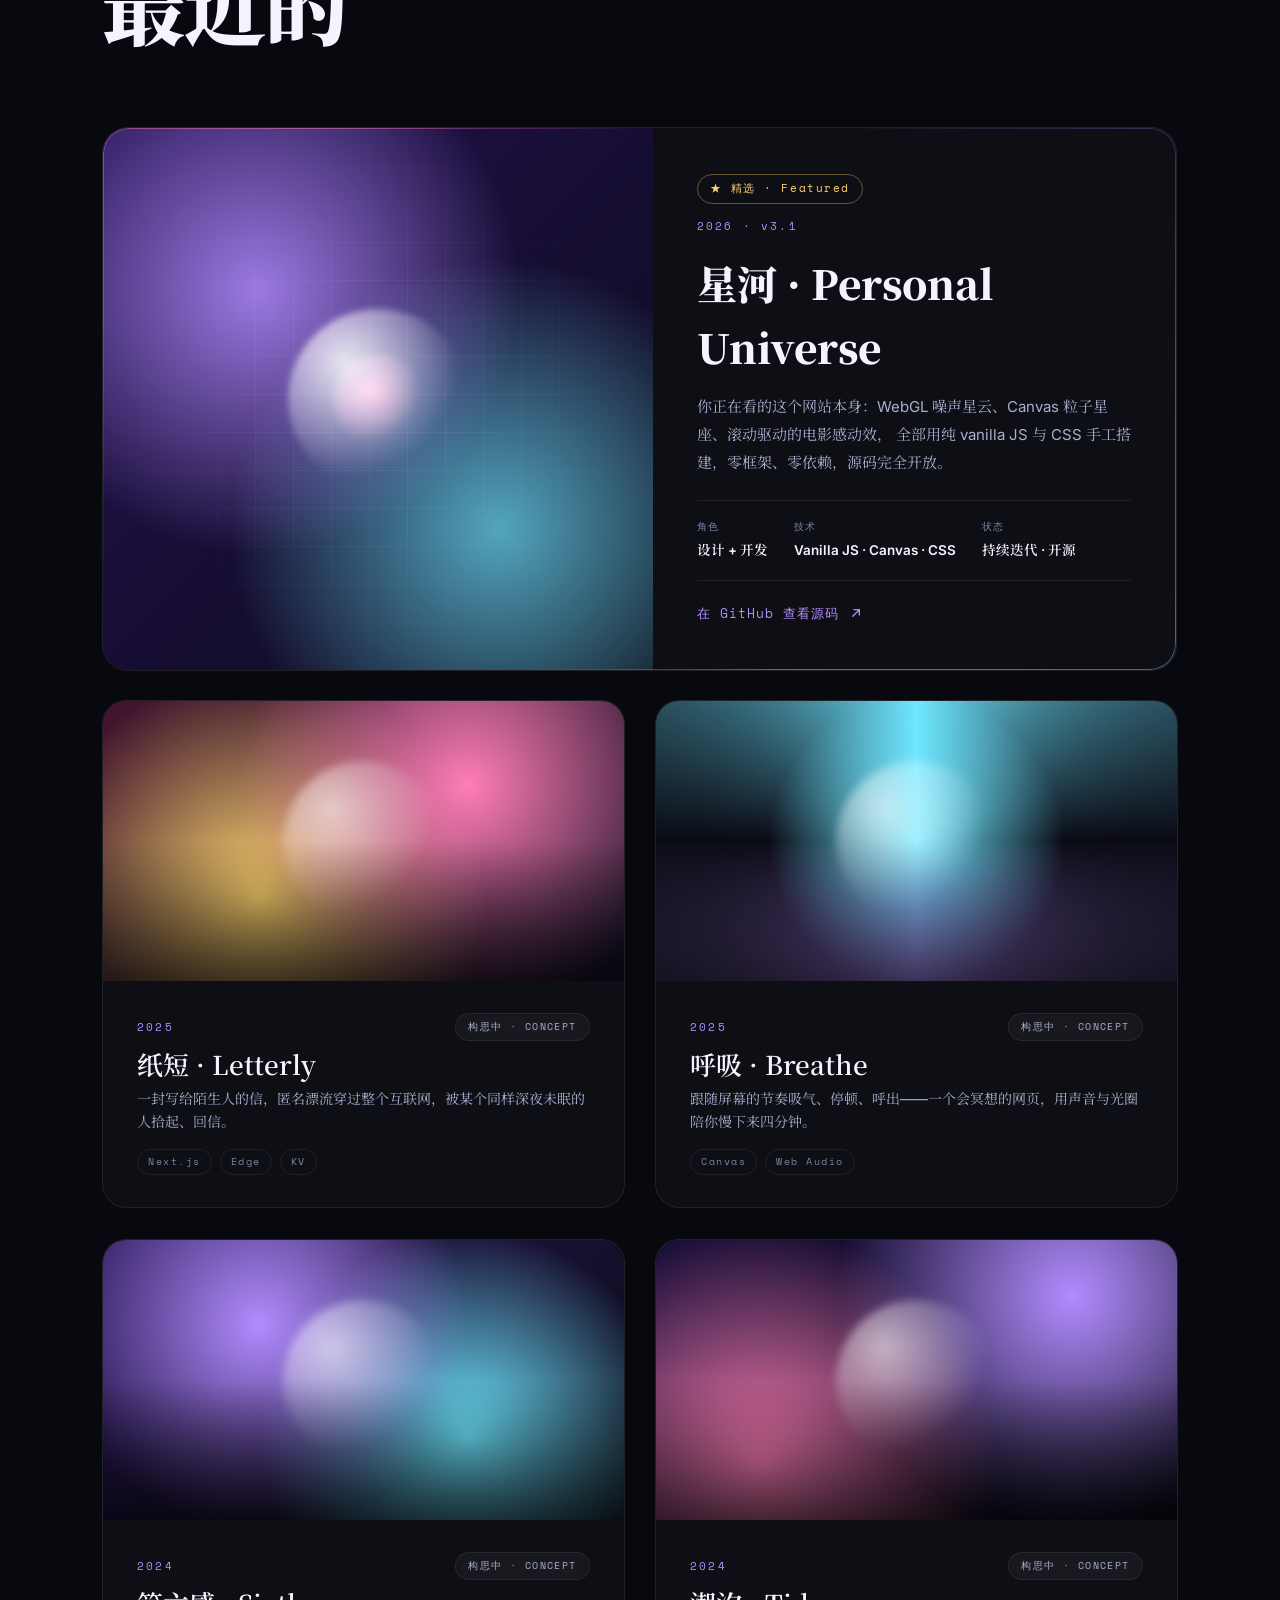
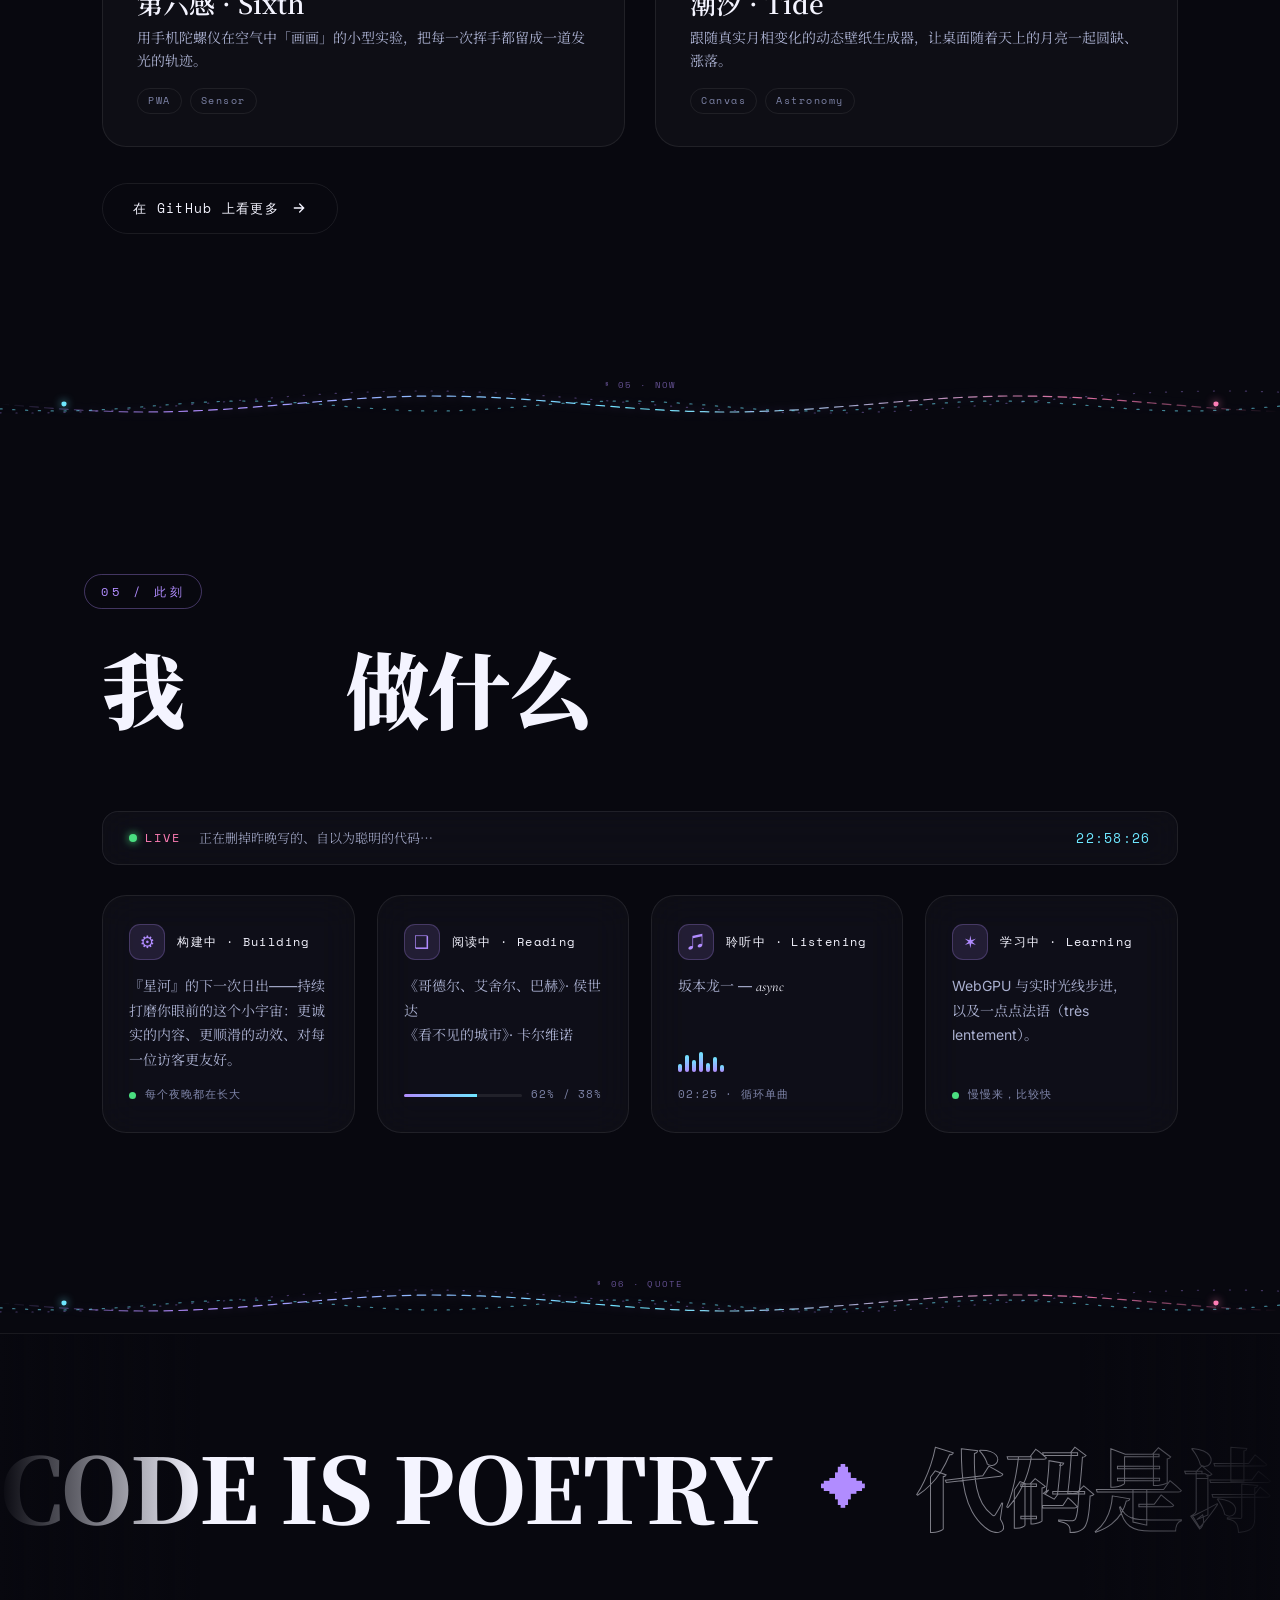
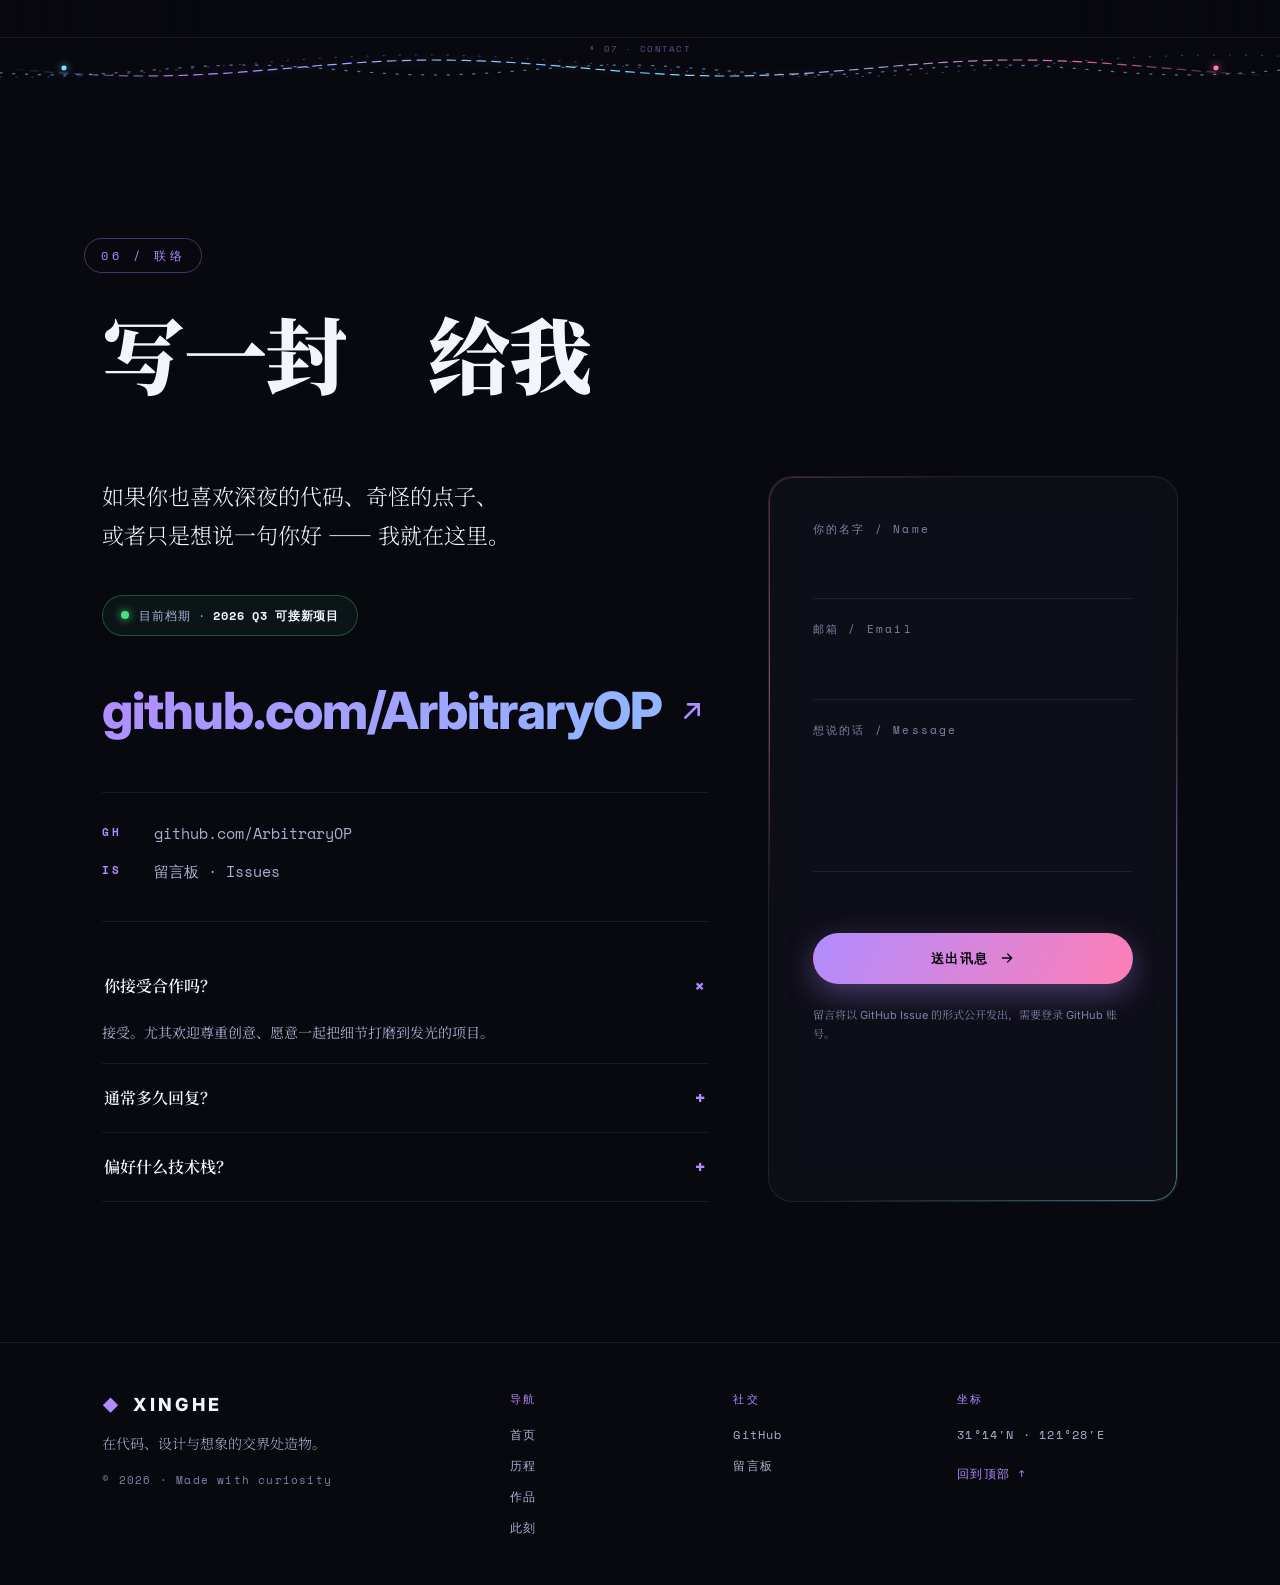
==== commit b39646e5: "星河 v3.1：内容诚实化 + bug 修复 + 无障碍 + SEO 元数据 + 氛围升级 内容诚实化： - 移除不属于站长的 mailto:hello@xinghe.dev（该域名有真实邮件服务，访" ====
--- a/index.html
+++ b/index.html
@@ -4,15 +4,37 @@
   <meta charset="UTF-8" />
   <meta name="viewport" content="width=device-width, initial-scale=1.0" />
   <title>星河 · Personal Universe</title>
+  <meta name="description" content="星河的个人宇宙 —— 在代码、设计与想象的交界处，搭建奇异结构的造物者。WebGL 星云、粒子星座与滚动电影感，纯 vanilla 打造的暗色宇宙主页。" />
+  <link rel="canonical" href="https://arbitraryop.github.io/xinghe/" />
+  <meta property="og:title" content="星河 · Personal Universe" />
+  <meta property="og:description" content="在代码、设计与想象的交界处，搭建奇异结构的造物者。" />
+  <meta property="og:url" content="https://arbitraryop.github.io/xinghe/" />
+  <meta property="og:type" content="website" />
+  <meta property="og:site_name" content="星河 · Personal Universe" />
+  <meta name="twitter:card" content="summary" />
+  <meta name="theme-color" content="#08080f" />
+  <link rel="icon" href="favicon.ico" sizes="32x32" />
+  <link rel="icon" type="image/svg+xml" href="favicon.svg" />
   <link rel="stylesheet" href="styles.css" />
+  <noscript>
+    <style>
+      /* 无 JS 时揭幕 + 还原系统光标，保证内容可读可导航 */
+      .loader { display: none; }
+      html, body, a, button, input, textarea { cursor: auto; }
+      .cursor-dot, .cursor-ring, .mouse-glow { display: none; }
+    </style>
+  </noscript>
   <link rel="stylesheet" href="fx-scroll.css" />
   <link rel="stylesheet" href="fx-extra.css" />
   <link href="https://fonts.googleapis.com/css2?family=Inter:wght@200;300;400;600;800;900&family=Noto+Serif+SC:wght@200;300;600;900&family=Space+Mono&family=Cormorant+Garamond:ital,wght@1,300;1,600&display=swap" rel="stylesheet" />
 </head>
 <body>
 
+  <!-- ========== 无障碍跳转 ========== -->
+  <a class="skip-link" href="#smoothMain">跳到主内容 · Skip to content</a>
+
   <!-- ========== 开场加载 ========== -->
-  <div class="loader" id="loader">
+  <div class="loader" id="loader" aria-hidden="true">
     <div class="loader-curtain top"></div>
     <div class="loader-curtain bottom"></div>
     <div class="loader-content">
@@ -69,19 +91,37 @@
       <li><a href="#contact" class="nav-link" data-scramble>Contact</a></li>
     </ul>
     <div class="nav-time" id="navTime">00:00:00</div>
+    <button class="nav-toggle" id="navToggle" type="button" aria-label="打开导航" aria-expanded="false" aria-controls="navPanel">
+      <span class="nav-toggle-bar"></span>
+      <span class="nav-toggle-bar"></span>
+      <span class="nav-toggle-bar"></span>
+    </button>
   </nav>
+
+  <!-- ========== 移动端导航面板 ========== -->
+  <div class="nav-panel" id="navPanel">
+    <ul class="nav-panel-links">
+      <li><a class="nav-panel-link" href="#home">首页 · Home</a></li>
+      <li><a class="nav-panel-link" href="#about">关于 · About</a></li>
+      <li><a class="nav-panel-link" href="#journey">历程 · Journey</a></li>
+      <li><a class="nav-panel-link" href="#skills">技能 · Skills</a></li>
+      <li><a class="nav-panel-link" href="#works">作品 · Works</a></li>
+      <li><a class="nav-panel-link" href="#now">此刻 · Now</a></li>
+      <li><a class="nav-panel-link" href="#contact">联络 · Contact</a></li>
+    </ul>
+  </div>
 
   <!-- ========== 侧边章节指示器 ========== -->
   <aside class="section-indicator" id="sectionIndicator">
     <div class="indi-line"><div class="indi-progress" id="indiProgress"></div></div>
     <ul class="indi-list">
-      <li data-target="#home"><span class="indi-num">01</span><span class="indi-name">首页 · Home</span><span class="indi-dot"></span></li>
-      <li data-target="#about"><span class="indi-num">02</span><span class="indi-name">关于 · About</span><span class="indi-dot"></span></li>
-      <li data-target="#journey"><span class="indi-num">03</span><span class="indi-name">历程 · Journey</span><span class="indi-dot"></span></li>
-      <li data-target="#skills"><span class="indi-num">04</span><span class="indi-name">技能 · Skills</span><span class="indi-dot"></span></li>
-      <li data-target="#works"><span class="indi-num">05</span><span class="indi-name">作品 · Works</span><span class="indi-dot"></span></li>
-      <li data-target="#now"><span class="indi-num">06</span><span class="indi-name">此刻 · Now</span><span class="indi-dot"></span></li>
-      <li data-target="#contact"><span class="indi-num">07</span><span class="indi-name">联络 · Contact</span><span class="indi-dot"></span></li>
+      <li data-target="#home"><button type="button" class="indi-btn" aria-label="跳到 首页 · Home"><span class="indi-num">01</span><span class="indi-name">首页 · Home</span><span class="indi-dot"></span></button></li>
+      <li data-target="#about"><button type="button" class="indi-btn" aria-label="跳到 关于 · About"><span class="indi-num">02</span><span class="indi-name">关于 · About</span><span class="indi-dot"></span></button></li>
+      <li data-target="#journey"><button type="button" class="indi-btn" aria-label="跳到 历程 · Journey"><span class="indi-num">03</span><span class="indi-name">历程 · Journey</span><span class="indi-dot"></span></button></li>
+      <li data-target="#skills"><button type="button" class="indi-btn" aria-label="跳到 技能 · Skills"><span class="indi-num">04</span><span class="indi-name">技能 · Skills</span><span class="indi-dot"></span></button></li>
+      <li data-target="#works"><button type="button" class="indi-btn" aria-label="跳到 作品 · Works"><span class="indi-num">05</span><span class="indi-name">作品 · Works</span><span class="indi-dot"></span></button></li>
+      <li data-target="#now"><button type="button" class="indi-btn" aria-label="跳到 此刻 · Now"><span class="indi-num">06</span><span class="indi-name">此刻 · Now</span><span class="indi-dot"></span></button></li>
+      <li data-target="#contact"><button type="button" class="indi-btn" aria-label="跳到 联络 · Contact"><span class="indi-num">07</span><span class="indi-name">联络 · Contact</span><span class="indi-dot"></span></button></li>
     </ul>
   </aside>
 
@@ -92,11 +132,11 @@
   </aside>
 
   <!-- ========== 主内容 ========== -->
-  <main id="smoothMain">
+  <main id="smoothMain" tabindex="-1">
 
     <!-- ====== HERO ====== -->
     <section id="home" class="hero">
-      <div class="hero-bg-text" data-parallax="0.05">UNIVERSE</div>
+      <div class="hero-bg-text" aria-hidden="true">UNIVERSE</div>
       <svg class="hero-constellation" viewBox="0 0 800 600" preserveAspectRatio="none">
         <g class="cons-lines">
           <line x1="120" y1="80"  x2="240" y2="160" />
@@ -131,9 +171,10 @@
         <h1 class="hero-title">
           <span class="line" data-split>你好，我是</span>
           <span class="line gradient-line" data-split>星河</span>
-          <span class="line en-line">
+          <span class="line en-line" aria-hidden="true">
             <span class="typing-text" id="typingText"></span><span class="caret">|</span>
           </span>
+          <span class="sr-only">Creative Developer · 创意开发者</span>
         </h1>
 
         <p class="hero-desc fade-up delay-3">
@@ -178,7 +219,7 @@
       <div class="hero-meta">
         <div class="hero-meta-row"><span>LAT</span><span>31°14′N</span></div>
         <div class="hero-meta-row"><span>LON</span><span>121°28′E</span></div>
-        <div class="hero-meta-row"><span>VER</span><span>v3.0 · 2026</span></div>
+        <div class="hero-meta-row"><span>VER</span><span>v3.1 · 2026</span></div>
       </div>
     </section>
 
@@ -398,8 +439,8 @@
       <!-- 科技跑马灯 -->
       <div class="tech-marquee">
         <div class="tech-track">
-          <span>JavaScript</span><i>/</i><span>TypeScript</span><i>/</i><span>React</span><i>/</i><span>Vue</span><i>/</i><span>Three.js</span><i>/</i><span>WebGL</span><i>/</i><span>GLSL</span><i>/</i><span>GSAP</span><i>/</i><span>Node.js</span><i>/</i><span>Python</span><i>/</i><span>Canvas</span><i>/</i><span>Figma</span><i>/</i>
-          <span>JavaScript</span><i>/</i><span>TypeScript</span><i>/</i><span>React</span><i>/</i><span>Vue</span><i>/</i><span>Three.js</span><i>/</i><span>WebGL</span><i>/</i><span>GLSL</span><i>/</i><span>GSAP</span><i>/</i><span>Node.js</span><i>/</i><span>Python</span><i>/</i><span>Canvas</span><i>/</i><span>Figma</span><i>/</i>
+          <span class="track-half"><span>JavaScript</span><i>/</i><span>TypeScript</span><i>/</i><span>React</span><i>/</i><span>Vue</span><i>/</i><span>Three.js</span><i>/</i><span>WebGL</span><i>/</i><span>GLSL</span><i>/</i><span>GSAP</span><i>/</i><span>Node.js</span><i>/</i><span>Python</span><i>/</i><span>Canvas</span><i>/</i><span>Figma</span><i>/</i></span>
+          <span class="track-half" aria-hidden="true"><span>JavaScript</span><i>/</i><span>TypeScript</span><i>/</i><span>React</span><i>/</i><span>Vue</span><i>/</i><span>Three.js</span><i>/</i><span>WebGL</span><i>/</i><span>GLSL</span><i>/</i><span>GSAP</span><i>/</i><span>Node.js</span><i>/</i><span>Python</span><i>/</i><span>Canvas</span><i>/</i><span>Figma</span><i>/</i></span>
         </div>
       </div>
     </section>
@@ -414,7 +455,7 @@
       </div>
 
       <!-- 精选大卡 -->
-      <a href="https://github.com/ArbitraryOP" target="_blank" rel="noopener" class="work-featured tilt-card spotlight" data-reveal="scale">
+      <a href="https://github.com/ArbitraryOP/xinghe" target="_blank" rel="noopener" class="work-featured tilt-card spotlight" data-reveal="scale">
         <div class="wf-visual">
           <div class="wf-orb"></div>
           <div class="wf-orb o2"></div>
@@ -422,21 +463,21 @@
         </div>
         <div class="wf-info">
           <span class="wf-badge">★ 精选 · Featured</span>
-          <span class="work-year">2026 · 进行中</span>
-          <h3 data-scramble>星图 · Stellaris</h3>
-          <p>一个交互式三维星图：把你在 GitHub 上的每一次提交，绘制成夜空里独一无二的星座，
-          可旋转、可缩放、可分享。它是这整个「星河」宇宙的起点，也是我目前投入最多的造物。</p>
+          <span class="work-year">2026 · v3.1</span>
+          <h3 data-scramble>星河 · Personal Universe</h3>
+          <p>你正在看的这个网站本身：WebGL 噪声星云、Canvas 粒子星座、滚动驱动的电影感动效，
+          全部用纯 vanilla JS 与 CSS 手工搭建，零框架、零依赖，源码完全开放。</p>
           <div class="wf-meta">
-            <div><span>角色</span><b>设计 + 全栈开发</b></div>
-            <div><span>技术</span><b>Three.js · WebGL · Next.js</b></div>
-            <div><span>状态</span><b>公开开发中</b></div>
-          </div>
-          <span class="wf-cta">前往 GitHub 查看 <svg viewBox="0 0 24 24" fill="none"><path d="M7 17L17 7M9 7h8v8" stroke="currentColor" stroke-width="2" stroke-linecap="round"/></svg></span>
+            <div><span>角色</span><b>设计 + 开发</b></div>
+            <div><span>技术</span><b>Vanilla JS · Canvas · CSS</b></div>
+            <div><span>状态</span><b>持续迭代 · 开源</b></div>
+          </div>
+          <span class="wf-cta">在 GitHub 查看源码 <svg viewBox="0 0 24 24" fill="none"><path d="M7 17L17 7M9 7h8v8" stroke="currentColor" stroke-width="2" stroke-linecap="round"/></svg></span>
         </div>
       </a>
 
       <div class="works-grid">
-        <a href="#" class="work-card tilt-card spotlight">
+        <div role="group" class="work-card tilt-card spotlight is-wip">
           <div class="work-visual w2">
             <div class="work-glow"></div>
             <div class="work-orb"></div>
@@ -446,11 +487,11 @@
             <h3 data-scramble>纸短 · Letterly</h3>
             <p>一封写给陌生人的信，匿名漂流穿过整个互联网，被某个同样深夜未眠的人拾起、回信。</p>
             <div class="work-tags"><span>Next.js</span><span>Edge</span><span>KV</span></div>
-            <span class="work-arrow">→</span>
-          </div>
-        </a>
-
-        <a href="#" class="work-card tilt-card spotlight">
+            <span class="work-badge">构思中 · CONCEPT</span>
+          </div>
+        </div>
+
+        <div role="group" class="work-card tilt-card spotlight is-wip">
           <div class="work-visual w3">
             <div class="work-glow"></div>
             <div class="work-orb"></div>
@@ -460,11 +501,11 @@
             <h3 data-scramble>呼吸 · Breathe</h3>
             <p>跟随屏幕的节奏吸气、停顿、呼出——一个会冥想的网页，用声音与光圈陪你慢下来四分钟。</p>
             <div class="work-tags"><span>Canvas</span><span>Web Audio</span></div>
-            <span class="work-arrow">→</span>
-          </div>
-        </a>
-
-        <a href="#" class="work-card tilt-card spotlight">
+            <span class="work-badge">构思中 · CONCEPT</span>
+          </div>
+        </div>
+
+        <div role="group" class="work-card tilt-card spotlight is-wip">
           <div class="work-visual w1">
             <div class="work-glow"></div>
             <div class="work-orb"></div>
@@ -474,11 +515,11 @@
             <h3 data-scramble>第六感 · Sixth</h3>
             <p>用手机陀螺仪在空气中「画画」的小型实验，把每一次挥手都留成一道发光的轨迹。</p>
             <div class="work-tags"><span>PWA</span><span>Sensor</span></div>
-            <span class="work-arrow">→</span>
-          </div>
-        </a>
-
-        <a href="#" class="work-card tilt-card spotlight">
+            <span class="work-badge">构思中 · CONCEPT</span>
+          </div>
+        </div>
+
+        <div role="group" class="work-card tilt-card spotlight is-wip">
           <div class="work-visual w4">
             <div class="work-glow"></div>
             <div class="work-orb"></div>
@@ -488,9 +529,9 @@
             <h3 data-scramble>潮汐 · Tide</h3>
             <p>跟随真实月相变化的动态壁纸生成器，让桌面随着天上的月亮一起圆缺、涨落。</p>
             <div class="work-tags"><span>Canvas</span><span>Astronomy</span></div>
-            <span class="work-arrow">→</span>
-          </div>
-        </a>
+            <span class="work-badge">构思中 · CONCEPT</span>
+          </div>
+        </div>
       </div>
 
       <a href="https://github.com/ArbitraryOP" target="_blank" rel="noopener" class="works-more magnetic" data-magnetic>
@@ -517,7 +558,7 @@
       <div class="now-grid">
         <div class="now-card glass spotlight" data-reveal="scale" style="--i:0">
           <div class="now-head"><span class="now-ico">⚙</span><span class="now-tag">构建中 · Building</span></div>
-          <p>『星河』的下一次日出——把 GitHub 的提交记录绘制成可旋转的星座。</p>
+          <p>『星河』的下一次日出——持续打磨你眼前的这个小宇宙：更诚实的内容、更顺滑的动效、对每一位访客更友好。</p>
           <div class="now-foot"><span class="dot-pulse sm"></span> 每个夜晚都在长大</div>
         </div>
 
@@ -543,7 +584,7 @@
     </section>
 
     <!-- ====== 跑马灯 ====== -->
-    <section class="quote">
+    <section class="quote" aria-hidden="true">
       <div class="quote-track">
         <span>CODE IS POETRY</span><span class="dot">✦</span>
         <span>代码是诗</span><span class="dot">✦</span>
@@ -581,15 +622,14 @@
             <span>目前档期 · <b>2026 Q3 可接新项目</b></span>
           </div>
 
-          <a href="mailto:hello@xinghe.dev" class="big-mail magnetic" data-magnetic>
-            <span class="big-mail-en">hello@xinghe.dev</span>
+          <a href="https://github.com/ArbitraryOP" target="_blank" rel="noopener" class="big-mail magnetic" data-magnetic>
+            <span class="big-mail-en">github.com/ArbitraryOP</span>
             <svg viewBox="0 0 24 24" fill="none"><path d="M7 17L17 7M9 7h8v8" stroke="currentColor" stroke-width="2" stroke-linecap="round"/></svg>
           </a>
 
           <div class="contact-channels">
             <div><span>GH</span><a href="https://github.com/ArbitraryOP" target="_blank" rel="noopener" data-scramble>github.com/ArbitraryOP</a></div>
-            <div><span>TW</span><a href="#" data-scramble>@xinghe_dev</a></div>
-            <div><span>LK</span><a href="#" data-scramble>linkedin.com/in/xinghe</a></div>
+            <div><span>IS</span><a href="https://github.com/ArbitraryOP/xinghe/issues" target="_blank" rel="noopener" data-scramble>留言板 · Issues</a></div>
           </div>
 
           <!-- 常见问答 -->
@@ -611,25 +651,27 @@
 
         <form class="contact-form glass" id="contactForm" data-reveal="right">
           <div class="form-field">
-            <label>你的名字 / Name</label>
-            <input type="text" required />
+            <label for="fName">你的名字 / Name</label>
+            <input type="text" id="fName" required />
             <span class="field-bar"></span>
           </div>
           <div class="form-field">
-            <label>邮箱 / Email</label>
-            <input type="email" required />
+            <label for="fEmail">邮箱 / Email</label>
+            <input type="email" id="fEmail" required />
             <span class="field-bar"></span>
           </div>
           <div class="form-field">
-            <label>想说的话 / Message</label>
-            <textarea rows="4" required></textarea>
+            <label for="fMsg">想说的话 / Message</label>
+            <textarea id="fMsg" rows="4" required></textarea>
             <span class="field-bar"></span>
           </div>
+          <p class="form-status" id="formStatus" role="status" aria-live="polite"></p>
           <button type="submit" class="btn btn-primary btn-block magnetic" data-magnetic>
             <span class="btn-text" data-scramble>送出讯息</span>
             <svg viewBox="0 0 24 24" fill="none"><path d="M5 12h14M13 6l6 6-6 6" stroke="currentColor" stroke-width="2" stroke-linecap="round"/></svg>
             <span class="btn-shine"></span>
           </button>
+          <p class="form-note">留言将以 GitHub Issue 的形式公开发出，需要登录 GitHub 账号。</p>
         </form>
       </div>
     </section>
@@ -639,7 +681,7 @@
       <div class="foot-col foot-brand" data-reveal style="--i:0">
         <div class="foot-logo"><span class="logo-mark">◆</span> XINGHE</div>
         <p>在代码、设计与想象的交界处造物。</p>
-        <span class="foot-copy">© 2026 · Made with curiosity</span>
+        <span class="foot-copy">© <span id="footYear">2026</span> · Made with curiosity</span>
       </div>
       <div class="foot-col" data-reveal style="--i:1">
         <span class="foot-h">导航</span>
@@ -651,8 +693,7 @@
       <div class="foot-col" data-reveal style="--i:2">
         <span class="foot-h">社交</span>
         <a href="https://github.com/ArbitraryOP" target="_blank" rel="noopener" data-scramble>GitHub</a>
-        <a href="#" data-scramble>Twitter</a>
-        <a href="mailto:hello@xinghe.dev" data-scramble>Email</a>
+        <a href="https://github.com/ArbitraryOP/xinghe/issues" target="_blank" rel="noopener" data-scramble>留言板</a>
       </div>
       <div class="foot-col foot-end" data-reveal style="--i:3">
         <span class="foot-h">坐标</span>
--- a/styles.css
+++ b/styles.css
@@ -10,7 +10,7 @@
   --bg-2: #14142a;
   --ink: #f4f4ff;
   --ink-soft: #aab0d0;
-  --ink-dim: #6a6f8e;
+  --ink-dim: #7e84a8;
   --accent:   #b18cff;
   --accent-2: #6ee7ff;
   --accent-3: #ff7eb6;
@@ -28,13 +28,15 @@
   font-family: "Inter", "Noto Serif SC", system-ui, sans-serif;
   font-weight: 400;
   line-height: 1.6;
-  overflow-x: hidden;
   cursor: none;
 }
-html { scroll-behavior: smooth; }
+/* 横向裁剪只放在根元素：若 body 也设 overflow-x:hidden，body 会成为
+   滚动容器，后代的 position:sticky 将永远无法钉住 */
+html { scroll-behavior: smooth; overflow-x: hidden; }
 
 body {
   min-height: 100vh;
+  min-height: 100svh;
   position: relative;
 }
 
@@ -61,7 +63,17 @@
 .loader.done .loader-content { opacity: 0; transform: translateY(-20px); }
 .loader.done .loader-curtain.top    { transform: translateY(-100%); }
 .loader.done .loader-curtain.bottom { transform: translateY( 100%); }
-.loader.gone { opacity: 0; pointer-events: none; transition: opacity .4s; }
+.loader.gone {
+  opacity: 0;
+  visibility: hidden; /* 淡出结束后移出无障碍树 */
+  pointer-events: none;
+  transition: opacity .4s, visibility .4s;
+}
+/* JS 失效兜底：8s 后自动揭幕（JS 正常时遮罩早已淡出，对其无感知） */
+.loader { animation: loaderFailsafe .6s ease 8s forwards; }
+@keyframes loaderFailsafe {
+  to { opacity: 0; visibility: hidden; pointer-events: none; }
+}
 
 .loader-curtain {
   position: absolute;
@@ -212,6 +224,15 @@
 }
 @media (hover: none) { #fxCursorCanvas { display: none; } }
 
+/* 自定义光标只在精确指针设备启用：触屏 / 粗指针一律还原系统光标 */
+@media (hover: none), (pointer: coarse) {
+  html, body { cursor: auto; }
+  a, button, input, textarea { cursor: auto; }
+  .cursor-dot,
+  .cursor-ring,
+  .mouse-glow { display: none; }
+}
+
 /* =========================================================
    3. 极光背景
    ========================================================= */
@@ -230,20 +251,30 @@
   border-radius: 50%;
   opacity: 0.55;
   mix-blend-mode: screen;
-  will-change: transform;
+  will-change: transform, translate;
+  /* 视差合成（唯一所有权）：JS 只写根节点变量 --fx-mx/--fx-my/--fx-scroll-y，
+     这里用独立 translate 属性合成，可与 keyframe 动画的 transform 叠加 */
+  translate: calc(var(--fx-mx, 0) * var(--blob-mx, 0) * 1px)
+             calc(var(--fx-my, 0) * var(--blob-mx, 0) * 1px - var(--fx-scroll-y, 0) * var(--blob-spd, 0) * 1px);
 }
 .aurora .a1 {
+  --blob-mx: 12;
+  --blob-spd: 0.18;
   top: -20%; left: -10%;
   background: radial-gradient(circle, var(--accent) 0%, transparent 60%);
   animation: blob1 22s ease-in-out infinite;
 }
 .aurora .a2 {
+  --blob-mx: 24;
+  --blob-spd: -0.12;
   bottom: -25%; right: -15%;
   width: 70vw; height: 70vw;
   background: radial-gradient(circle, var(--accent-3) 0%, transparent 60%);
   animation: blob2 28s ease-in-out infinite;
 }
 .aurora .a3 {
+  --blob-mx: 36;
+  --blob-spd: 0.26;
   top: 30%; right: 10%;
   width: 50vw; height: 50vw;
   background: radial-gradient(circle, var(--accent-2) 0%, transparent 60%);
@@ -251,6 +282,8 @@
   opacity: 0.45;
 }
 .aurora .a4 {
+  --blob-mx: 48;
+  --blob-spd: -0.20;
   bottom: 10%; left: 20%;
   width: 45vw; height: 45vw;
   background: radial-gradient(circle, var(--accent-4) 0%, transparent 60%);
@@ -357,9 +390,24 @@
 @keyframes spin { to { transform: rotate(360deg); } }
 
 .nav-links {
+  position: relative;
   display: flex;
   gap: 4px;
 }
+
+/* 滑动胶囊指示器：JS 注入 .nav-pill 并写 translateX / width，CSS 只管外观与缓动 */
+.nav-pill {
+  position: absolute;
+  top: 0; bottom: 0;
+  left: 0;
+  width: 0;
+  border-radius: 999px;
+  background: rgba(255, 255, 255, 0.06);
+  pointer-events: none;
+  opacity: 0;
+  transition: transform .35s var(--ease-out), width .35s var(--ease-out), opacity .3s;
+}
+.nav-links.has-pill .nav-pill { opacity: 1; }
 .nav-link {
   position: relative;
   padding: 6px 14px;
@@ -383,8 +431,8 @@
 }
 .nav-link:hover,
 .nav-link.active { color: var(--ink); }
-.nav-link:hover::before,
-.nav-link.active::before { transform: scale(1); opacity: 1; }
+/* 激活态胶囊背景由 .nav-pill 接管，::before 降级为 hover 弱底色 */
+.nav-link:hover::before { transform: scale(1); opacity: .6; }
 
 .nav-time {
   font-family: "Space Mono", monospace;
@@ -396,6 +444,54 @@
   text-align: center;
   font-variant-numeric: tabular-nums;
 }
+
+/* ---------- 移动端汉堡导航（≤720px 启用） ---------- */
+.nav-toggle {
+  display: none;
+  flex-direction: column;
+  align-items: center;
+  justify-content: center;
+  gap: 5px;
+  width: 34px;
+  height: 34px;
+  padding: 0;
+  background: none;
+  border: 0;
+}
+.nav-toggle-bar {
+  width: 18px;
+  height: 2px;
+  border-radius: 2px;
+  background: var(--ink);
+  transition: transform .35s var(--ease-out), opacity .25s;
+}
+/* 打开态：三横变 ✕ */
+body.nav-open .nav-toggle-bar:nth-child(1) { transform: translateY(7px) rotate(45deg); }
+body.nav-open .nav-toggle-bar:nth-child(2) { opacity: 0; }
+body.nav-open .nav-toggle-bar:nth-child(3) { transform: translateY(-7px) rotate(-45deg); }
+
+.nav-panel { display: none; }
+/* 滚动锁只在面板真正可见的窄屏生效，防跨断点后残留冻结页面
+   （script.js 的 resize 监听也会兜底关闭面板） */
+@media (max-width: 720px) {
+  body.nav-open { overflow: hidden; }
+}
+/* 面板打开时把导航胶囊抬到面板之上，保证 ✕ 可点 */
+body.nav-open .nav-bar { z-index: 200; }
+
+.nav-panel-links li {
+  opacity: 0;
+  transform: translateY(18px);
+  transition: opacity .5s var(--ease-out), transform .5s var(--ease-out);
+}
+body.nav-open .nav-panel-links li { opacity: 1; transform: translateY(0); }
+body.nav-open .nav-panel-links li:nth-child(1) { transition-delay: .06s; }
+body.nav-open .nav-panel-links li:nth-child(2) { transition-delay: .11s; }
+body.nav-open .nav-panel-links li:nth-child(3) { transition-delay: .16s; }
+body.nav-open .nav-panel-links li:nth-child(4) { transition-delay: .21s; }
+body.nav-open .nav-panel-links li:nth-child(5) { transition-delay: .26s; }
+body.nav-open .nav-panel-links li:nth-child(6) { transition-delay: .31s; }
+body.nav-open .nav-panel-links li:nth-child(7) { transition-delay: .36s; }
 
 /* =========================================================
    6. 章节指示器
@@ -448,6 +544,24 @@
 .indi-list li:hover { color: var(--ink-soft); }
 .indi-list li.active { color: var(--ink); }
 
+/* li 内三个 span 包进 <button class="indi-btn">：重置按钮样式并镜像 li 的内部布局，视觉零变化 */
+.indi-btn {
+  background: none;
+  border: 0;
+  padding: 0;
+  font: inherit;
+  letter-spacing: inherit;
+  color: inherit;
+  cursor: pointer;
+  display: flex;
+  align-items: center;
+  gap: 14px;
+}
+/* 精确指针设备沿用全站自定义光标（隐藏系统光标） */
+@media (hover: hover) and (pointer: fine) {
+  .indi-btn { cursor: none; }
+}
+
 .indi-num { opacity: 0.6; font-size: 10px; }
 .indi-name {
   opacity: 0;
@@ -455,7 +569,8 @@
   transition: opacity .35s var(--ease-out), transform .35s var(--ease-out);
 }
 .indi-list li:hover .indi-name,
-.indi-list li.active .indi-name { opacity: 1; transform: translateX(0); }
+.indi-list li.active .indi-name,
+.indi-btn:focus-visible .indi-name { opacity: 1; transform: translateX(0); }
 .indi-dot {
   width: 6px; height: 6px;
   border-radius: 50%;
@@ -655,6 +770,7 @@
    ========================================================= */
 .hero {
   min-height: 100vh;
+  min-height: 100svh;
   display: flex;
   align-items: center;
   position: relative;
@@ -1357,6 +1473,28 @@
   border-color: var(--accent);
 }
 
+/* 构思中卡片：箭头换成玻璃小徽标（参照 .wf-badge，字号更小） */
+.work-badge {
+  position: absolute;
+  top: 32px; right: 34px;
+  display: inline-block;
+  font-family: "Space Mono", monospace;
+  font-size: 10px;
+  letter-spacing: .14em;
+  color: var(--ink-soft);
+  padding: 5px 12px;
+  background: var(--glass-bg);
+  border: 1px solid var(--glass-bd);
+  border-radius: 999px;
+  backdrop-filter: blur(10px);
+  -webkit-backdrop-filter: blur(10px);
+}
+.work-card.is-wip { cursor: default; }
+/* 精确指针设备沿用全站自定义光标（隐藏系统光标） */
+@media (hover: hover) and (pointer: fine) {
+  .work-card.is-wip { cursor: none; }
+}
+
 /* Tilt 3D */
 .tilt-card {
   transform-style: preserve-3d;
@@ -1389,7 +1527,8 @@
 
 .quote-track {
   display: inline-flex;
-  gap: 50px;
+  /* 间距用子项 margin 而非容器 gap：-50% 循环要求半段宽度内含整数个间距，
+     gap 会恒差半个间距导致每圈接缝跳动 */
   align-items: center;
   font-family: "Noto Serif SC", serif;
   font-weight: 900;
@@ -1399,6 +1538,7 @@
   -webkit-text-stroke: 1px rgba(244, 244, 255, 0.5);
   animation: marquee 40s linear infinite;
 }
+.quote-track > span { margin-right: 50px; }
 .quote-track:hover { animation-play-state: paused; }
 .quote-track span:not(.dot):nth-child(4n + 1) {
   color: var(--ink);
@@ -1415,6 +1555,9 @@
   from { transform: translateX(0); }
   to   { transform: translateX(-50%); }
 }
+
+/* 跑马灯重复内容的包裹层：display:contents 不参与布局，不破坏横向排布 */
+.track-half { display: contents; }
 
 /* =========================================================
    15. CONTACT
@@ -1517,7 +1660,10 @@
   font-size: 11px;
   letter-spacing: 0.2em;
   color: var(--ink-dim);
-}
+  transition: color .2s;
+}
+/* 聚焦时标签点亮 */
+.form-field:focus-within label { color: var(--accent); }
 .form-field input,
 .form-field textarea {
   width: 100%;
@@ -1527,6 +1673,7 @@
   border-bottom: 1px solid var(--line);
   color: var(--ink);
   font-size: 15px;
+  caret-color: var(--accent);
   transition: border-color .25s;
   resize: none;
 }
@@ -1545,6 +1692,21 @@
 }
 .form-field input:focus ~ .field-bar,
 .form-field textarea:focus ~ .field-bar { transform: scaleX(1); }
+
+/* 提交状态提示（aria-live）：min-height 占位防跳动 */
+.form-status {
+  min-height: 1.4em;
+  font-family: "Space Mono", monospace;
+  font-size: 12px;
+  letter-spacing: .08em;
+  color: var(--accent);
+}
+/* 留言渠道说明（GitHub Issue 公开留言） */
+.form-note {
+  font-size: 11px;
+  line-height: 1.7;
+  color: var(--ink-dim);
+}
 
 /* =========================================================
    16. 页脚
@@ -1581,20 +1743,57 @@
   .section-indicator { display: none; }
 }
 @media (max-width: 720px) {
-  html, body        { cursor: auto; }
-  .cursor-dot,
-  .cursor-ring      { display: none; }
-  a, button, input, textarea { cursor: auto; }
   section           { padding: 90px 6vw; }
   .nav-bar          { gap: 12px; padding: 10px 14px; }
   .nav-logo         { font-size: 11px; padding-right: 10px; }
   .nav-links        { display: none; }
   .nav-time         { padding-left: 10px; font-size: 11px; min-width: 70px; }
+
+  /* 汉堡按钮 + 全屏玻璃导航面板 */
+  .nav-toggle       { display: flex; }
+  .nav-panel {
+    display: flex;
+    position: fixed;
+    inset: 0;
+    z-index: 150;
+    align-items: center;
+    justify-content: center;
+    background: var(--glass-bg);
+    backdrop-filter: blur(28px) saturate(140%);
+    -webkit-backdrop-filter: blur(28px) saturate(140%);
+    opacity: 0;
+    visibility: hidden;
+    pointer-events: none;
+    transition: opacity .45s var(--ease-out), visibility .45s;
+  }
+  body.nav-open .nav-panel { opacity: 1; visibility: visible; pointer-events: auto; }
+  /* 不支持 backdrop-filter 时退化为实色，保证可读性 */
+  @supports not ((backdrop-filter: blur(1px)) or (-webkit-backdrop-filter: blur(1px))) {
+    .nav-panel { background: rgba(8, 8, 15, 0.94); }
+  }
+  .nav-panel-links {
+    display: flex;
+    flex-direction: column;
+    align-items: center;
+    gap: 26px;
+    text-align: center;
+  }
+  .nav-panel-link {
+    font-family: "Noto Serif SC", serif;
+    font-weight: 600;
+    font-size: clamp(1.6rem, 7vw, 2.2rem);
+    letter-spacing: .02em;
+    color: var(--ink-soft);
+    transition: color .25s;
+  }
+  .nav-panel-link:hover,
+  .nav-panel-link:active { color: var(--ink); }
   .hero             { padding-top: 130px; }
   .about-side       { grid-template-columns: 1fr; }
   .skill-row        { padding: 24px; }
   .work-visual      { height: 200px; }
   .work-info        { padding: 24px; }
+  .work-badge       { top: 24px; right: 24px; } /* 跟随 work-info 缩小的内边距，避免压进标题行 */
   .contact-form     { padding: 28px; }
   .footer           { flex-direction: column; gap: 10px; text-align: center; }
 }
@@ -1608,6 +1807,16 @@
 .big-mail:active,
 .works-more:active,
 .back-top:active { scale: .97; }
+.hero-chip:active { scale: .96; }
+
+/* 时间线节点 hover 微状态（.tl-node 定义在 fx-extra.css，这里只追加交互层） */
+.tl-item .tl-node { transition: transform .3s var(--ease-out), box-shadow .3s; }
+.tl-item:hover .tl-node {
+  transform: scale(1.25);
+  box-shadow: 0 0 0 6px rgba(177, 140, 255, .16);
+}
+/* 「当前」节点的脉冲动画会压过 hover box-shadow，悬停时暂停让微状态可见 */
+.tl-item:hover .tl-node.now { animation: none; }
 
 /* =========================================================
    19. 无障碍 · 尊重「减少动态效果」(prefers-reduced-motion)
@@ -1637,3 +1846,84 @@
   .word-inner,
   .fade-up { opacity: 1 !important; transform: none !important; filter: none !important; }
 }
+
+/* =========================================================
+   20. 无障碍 · 焦点环 / 跳转链接 / 屏读工具类
+   ========================================================= */
+/* 键盘焦点环（统一用青色强调，offset 留出呼吸感） */
+a:focus-visible,
+button:focus-visible,
+input:focus-visible,
+textarea:focus-visible,
+[tabindex]:focus-visible {
+  outline: 1px solid var(--accent-2);
+  outline-offset: 3px;
+}
+/* 表单输入此前 :focus 关掉了 outline，这里按键盘焦点补回 */
+.form-field input:focus-visible,
+.form-field textarea:focus-visible {
+  outline: 1px solid var(--accent-2);
+  outline-offset: 3px;
+}
+
+/* 跳到主内容：平时移出视口，键盘聚焦时浮出为玻璃胶囊 */
+.skip-link {
+  position: fixed;
+  top: 20px; left: 20px;
+  z-index: 300;
+  padding: 10px 20px;
+  border-radius: 999px;
+  background: rgba(13, 13, 28, 0.85);
+  border: 1px solid var(--glass-bd);
+  backdrop-filter: blur(20px) saturate(140%);
+  -webkit-backdrop-filter: blur(20px) saturate(140%);
+  font-family: "Space Mono", monospace;
+  font-size: 12px;
+  letter-spacing: .1em;
+  color: var(--ink);
+  transform: translateY(calc(-100% - 24px));
+  transition: transform .3s var(--ease-out);
+}
+.skip-link:focus-visible {
+  transform: translateY(0);
+  outline: 1px solid var(--accent-2);
+  outline-offset: 3px;
+}
+
+/* 仅屏幕阅读器可见 */
+.sr-only {
+  position: absolute;
+  width: 1px;
+  height: 1px;
+  padding: 0;
+  margin: -1px;
+  overflow: hidden;
+  clip: rect(0 0 0 0);
+  clip-path: inset(50%);
+  white-space: nowrap;
+  border: 0;
+}
+
+/* =========================================================
+   21. 时段感知 · data-daypart 氛围覆盖
+   （基准 .aurora filter 为 blur(60px) saturate(140%)，保持 blur 一致只调色）
+   ========================================================= */
+[data-daypart="night"] .aurora { filter: blur(60px) saturate(165%) hue-rotate(-14deg); }
+[data-daypart="night"] .aurora-blob.a4 { opacity: .12; }
+[data-daypart="dusk"]  .aurora { filter: blur(60px) saturate(150%) hue-rotate(18deg); }
+[data-daypart="dawn"]  .aurora-blob.a4 { opacity: .4; }
+
+/* =========================================================
+   22. 减少动态 · 自定义光标回退
+   （script.js 在 prefers-reduced-motion 下不再驱动光标，
+   必须还原系统光标并隐藏光标元素，否则用户将没有任何光标）
+   ========================================================= */
+@media (prefers-reduced-motion: reduce) {
+  html, body { cursor: auto; }
+  a, button, input, textarea,
+  .indi-list li, .indi-btn, .work-card.is-wip { cursor: auto; }
+  .cursor-dot,
+  .cursor-ring,
+  .mouse-glow,
+  #fxCursorCanvas { display: none; }
+}
--- a/fx-scroll.css
+++ b/fx-scroll.css
@@ -12,7 +12,6 @@
 }
 
 /* 让所有视差元素与 hero 内容获得 GPU 加速 */
-[data-fx-parallax],
 .hero-content,
 .hero-bg-text,
 .aurora-blob,
@@ -37,21 +36,18 @@
    2) Section Header 钉住效果
    ============================================================ */
 .section-header {
-  position: relative;
-  /* 由 JS 在合适时机给它加 .is-pinned，CSS 这边只做表现 */
+  /* 常驻 sticky：未进入钉住区间时 --fx-pin-progress 为 0，外观与普通文档流一致
+     top 须低于固定导航胶囊（top:28 + 高度），否则钉住时标题滑入导航背后 */
+  position: sticky;
+  top: 96px;
+  /* 微缩 + 淡化，0~1 由 JS 写入 --fx-pin-progress */
+  --fx-pin-progress: 0;
+  transform: scale(calc(1 - 0.18 * var(--fx-pin-progress)));
+  opacity: calc(1 - 0.45 * var(--fx-pin-progress));
+  filter: blur(calc(var(--fx-pin-progress) * 0.4px));
   transition: transform .35s var(--fx-ease),
               opacity   .35s var(--fx-ease);
   z-index: 5;
-}
-
-.section-header.is-pinned {
-  position: sticky;
-  top: 12px;
-  /* 微缩 + 淡化 */
-  --fx-pin-progress: 0;          /* 0~1 由 JS 写入 */
-  transform: scale(calc(1 - 0.18 * var(--fx-pin-progress)));
-  opacity: calc(1 - 0.45 * var(--fx-pin-progress));
-  filter: blur(calc(var(--fx-pin-progress) * 0.4px));
 }
 
 /* 标题里的 section-num 反向小幅位移 (由 JS 写 --fx-num-shift) */
@@ -77,16 +73,30 @@
   width: 64px;
   height: 64px;
   z-index: 99;
+  /* button 元素默认样式重置 */
+  background: none;
+  border: 0;
+  padding: 0;
+  color: inherit;
+  font: inherit;
   pointer-events: auto;
   cursor: pointer;
   opacity: 0;
+  /* visibility 同步隐藏：移出 Tab 序与无障碍树，并停止拦截点击 */
+  visibility: hidden;
   transform: translate3d(0, 16px, 0) scale(.85);
   transition: opacity .5s var(--fx-ease),
-              transform .6s var(--fx-ease);
+              transform .6s var(--fx-ease),
+              visibility .5s;
 }
 .fx-scroll-ring.is-visible {
   opacity: 1;
+  visibility: visible;
   transform: translate3d(0, 0, 0) scale(1);
+}
+/* 精确指针设备沿用全站自定义光标，避免悬停时出现双光标 */
+@media (hover: hover) and (pointer: fine) {
+  .fx-scroll-ring { cursor: none; }
 }
 .fx-scroll-ring:hover {
   transform: translate3d(0, -2px, 0) scale(1.05);
--- a/fx-extra.css
+++ b/fx-extra.css
@@ -275,9 +275,11 @@
 .tech-track {
   display: inline-flex;
   align-items: center;
-  gap: 26px;
+  /* 间距用子项 margin 而非容器 gap：-50% 循环要求半段宽度内含整数个间距，
+     gap 会恒差半个间距导致每圈接缝跳动（.track-half 为 display:contents，子项直接参与布局） */
   animation: techScroll 38s linear infinite;
 }
+.tech-track > .track-half > * { margin-right: 26px; }
 .tech-track:hover { animation-play-state: paused; }
 .tech-track span {
   font-family: "Inter", sans-serif;
@@ -593,14 +595,26 @@
   flex-shrink: 0;
 }
 .faq-item.open .faq-mark { transform: rotate(135deg); }
+/* grid 行高方案：0fr ↔ 1fr，长答案不再被固定 max-height 裁切 */
 .faq-a {
-  max-height: 0;
+  display: grid;
+  grid-template-rows: 0fr;
+  opacity: 0;
+  transition: grid-template-rows .28s ease, opacity .28s ease, padding .28s ease;
+}
+.faq-item.open .faq-a {
+  grid-template-rows: 1fr;
+  opacity: 1;
+  padding-bottom: 18px;       /* padding 留在容器上随展开一起过渡，避免行高跳动 */
+  transition-duration: .4s;   /* 展开 .4s、收起 .28s */
+}
+.faq-a p {
   overflow: hidden;
-  transition: max-height .45s var(--ease-out), opacity .45s, padding .45s;
-  opacity: 0;
-}
-.faq-item.open .faq-a { max-height: 160px; opacity: 1; padding-bottom: 18px; }
-.faq-a p { color: var(--ink-soft); font-size: 14px; line-height: 1.8; }
+  min-height: 0;
+  color: var(--ink-soft);
+  font-size: 14px;
+  line-height: 1.8;
+}
 
 /* =========================================================
    9. 页脚（多列）
